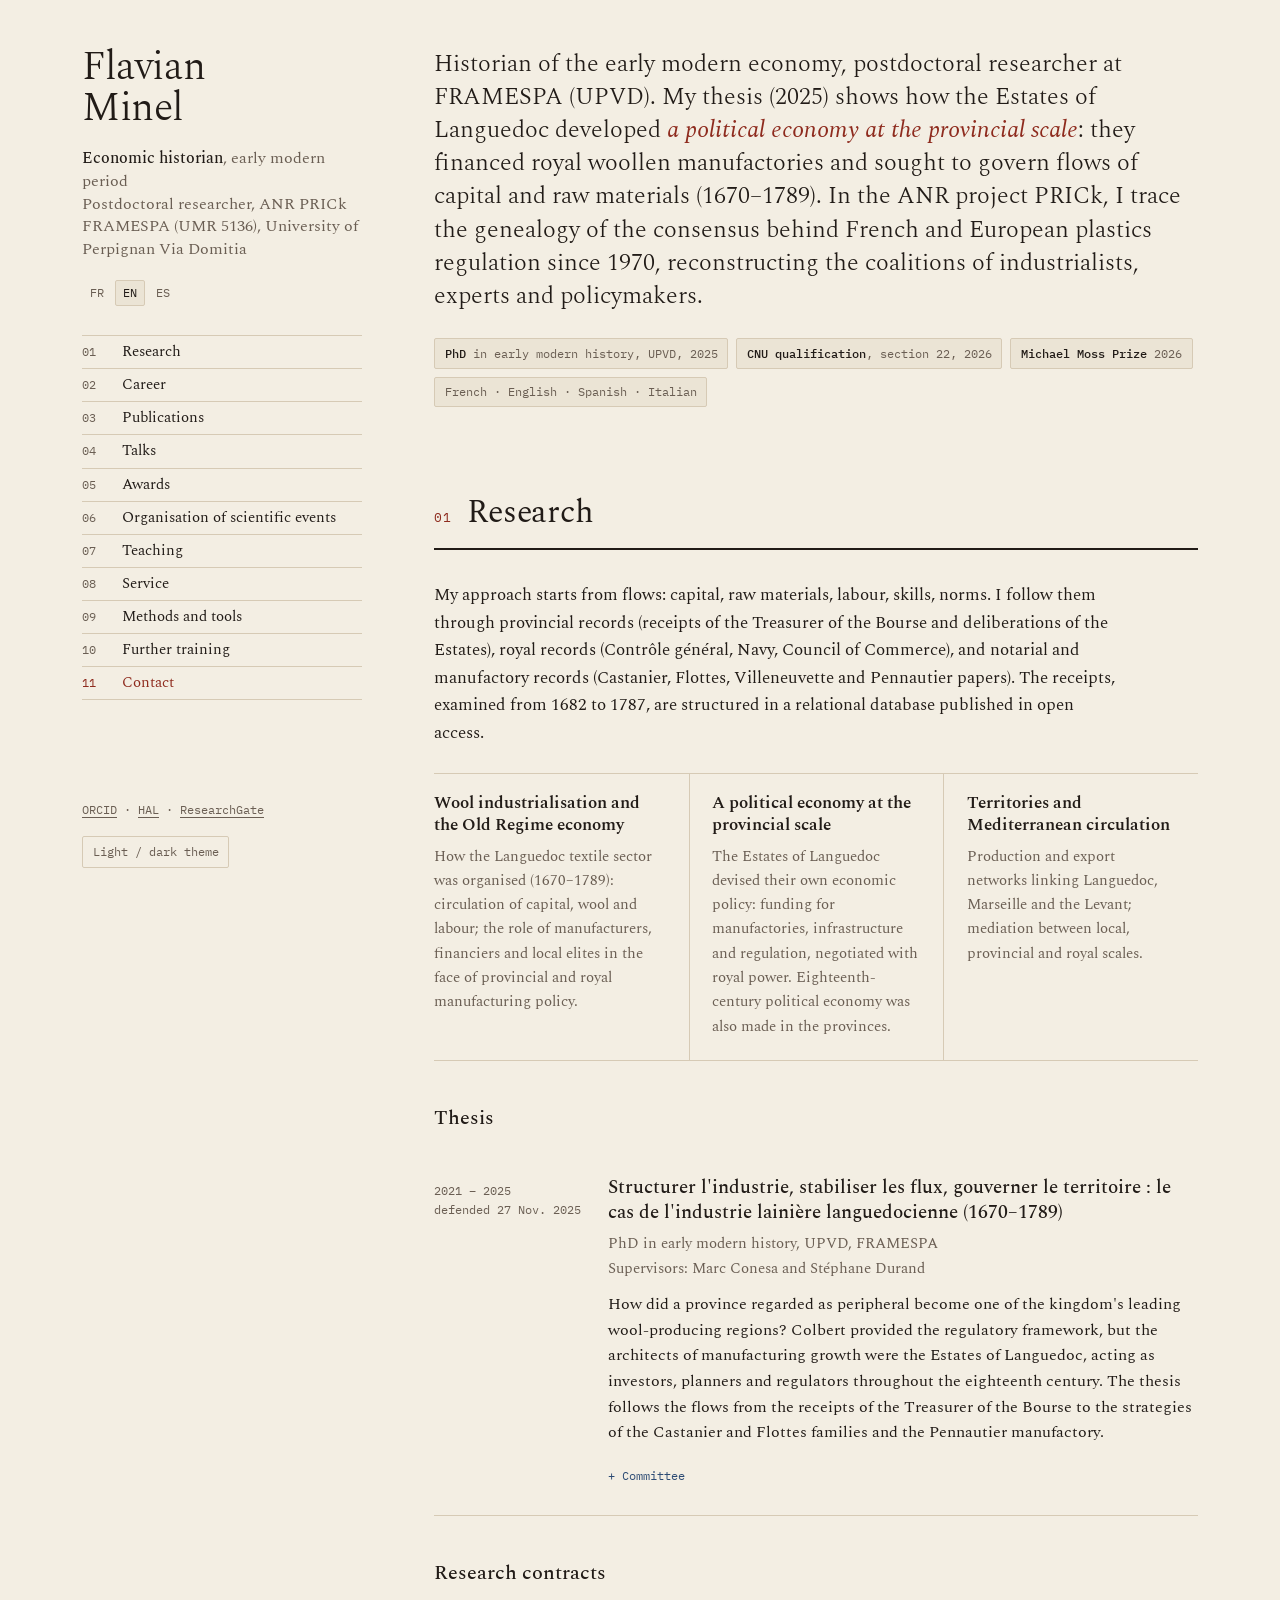
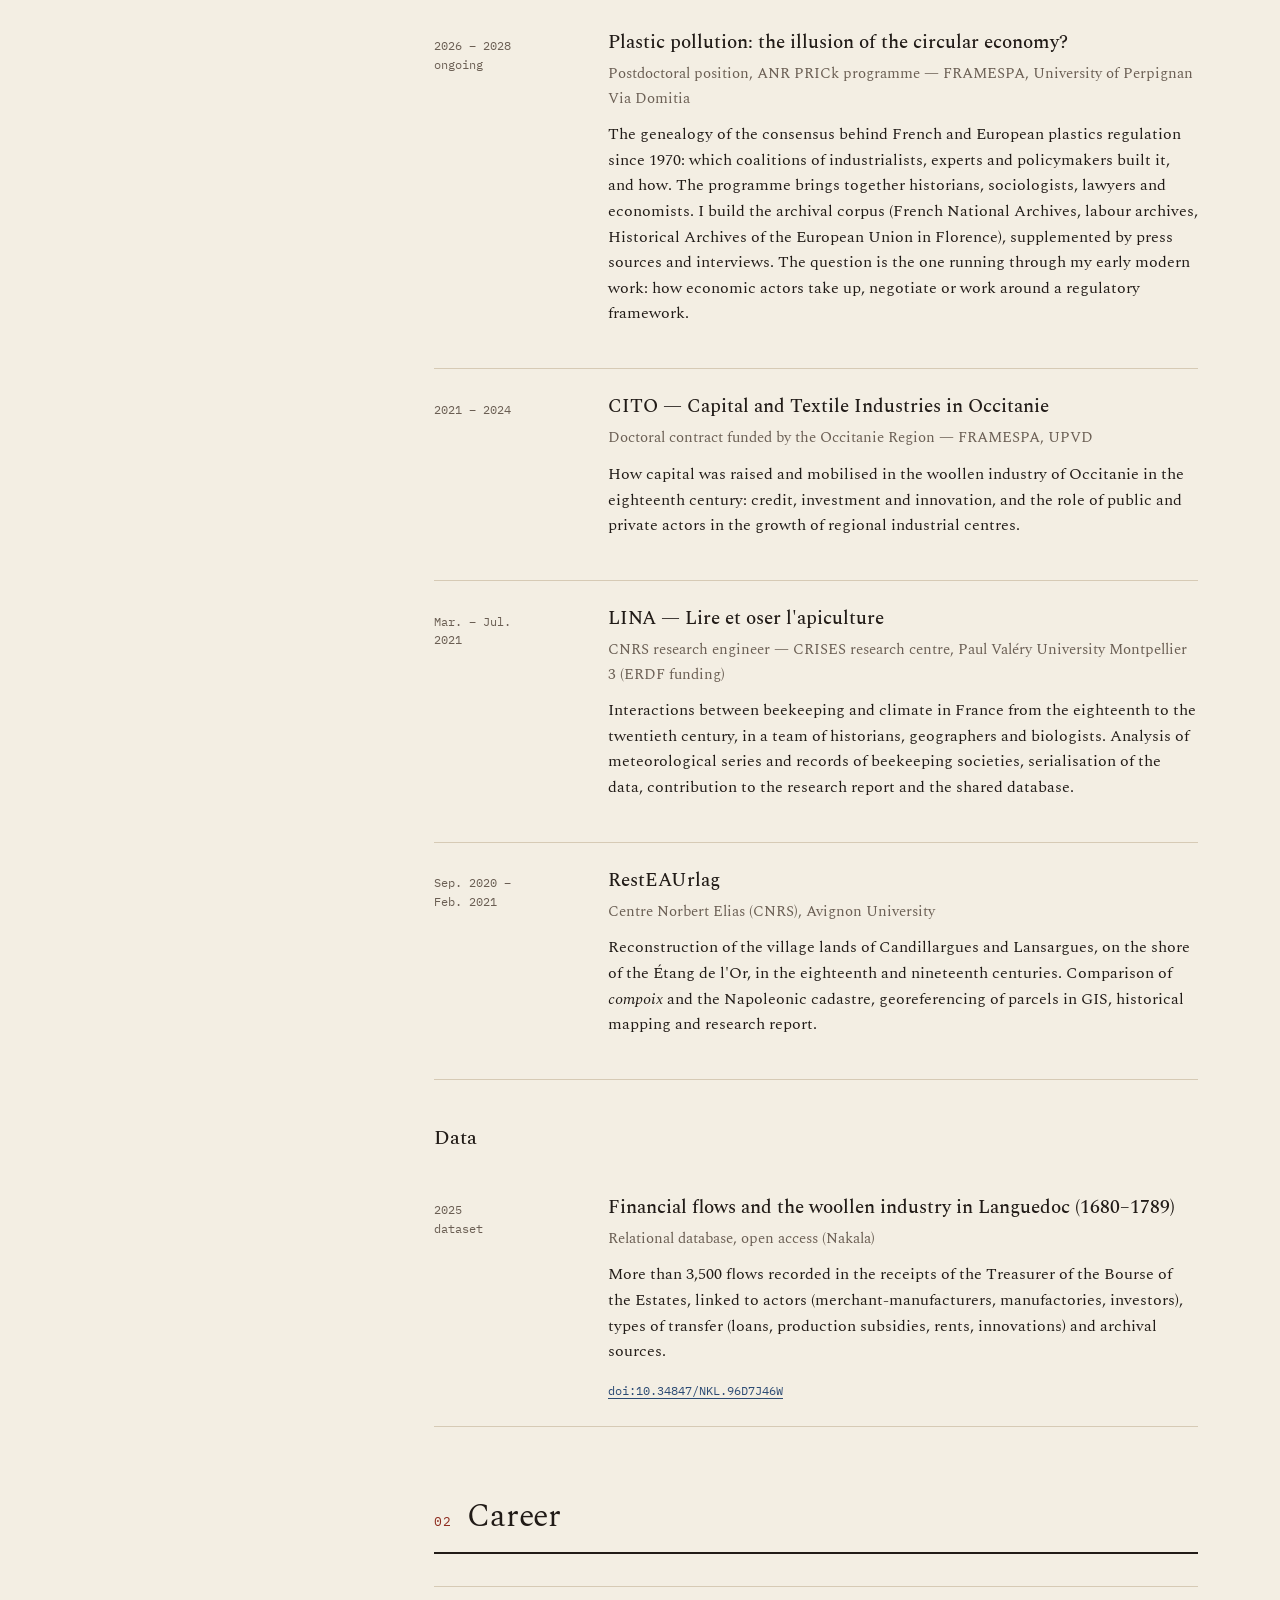
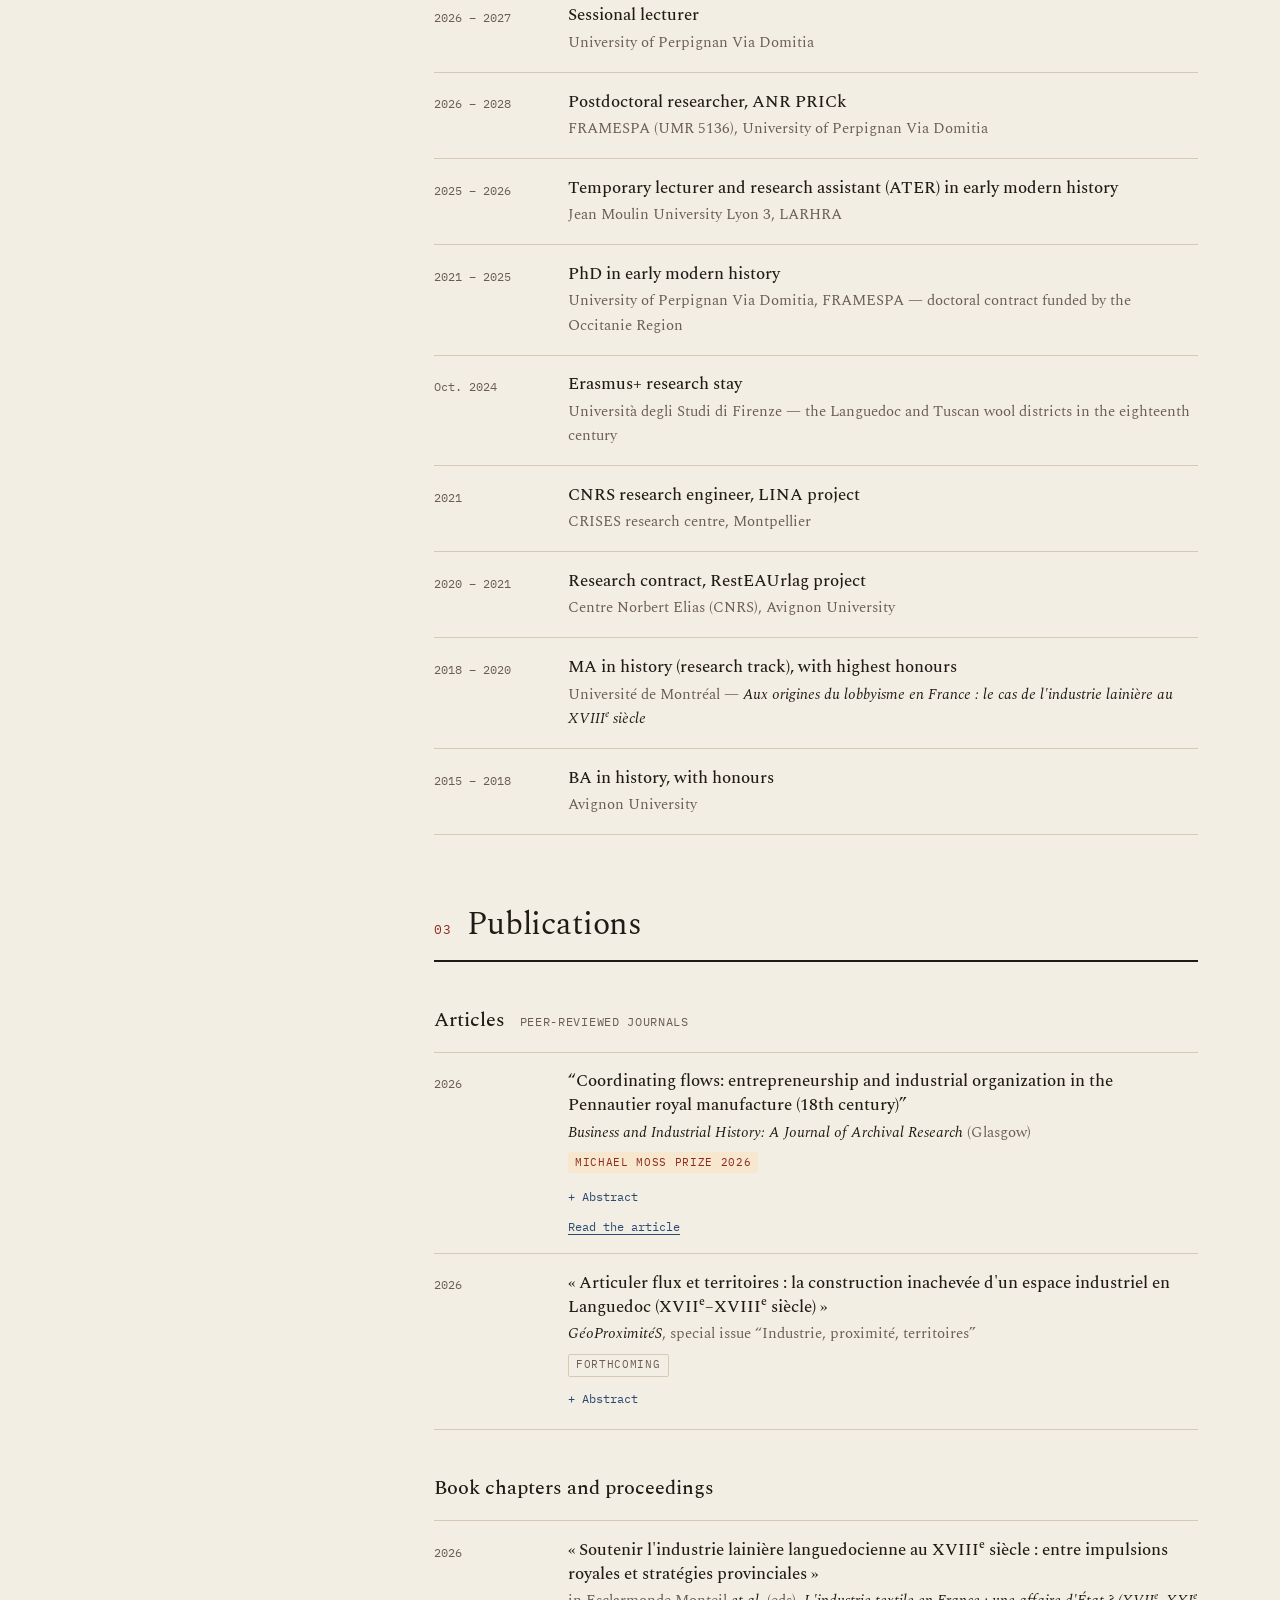
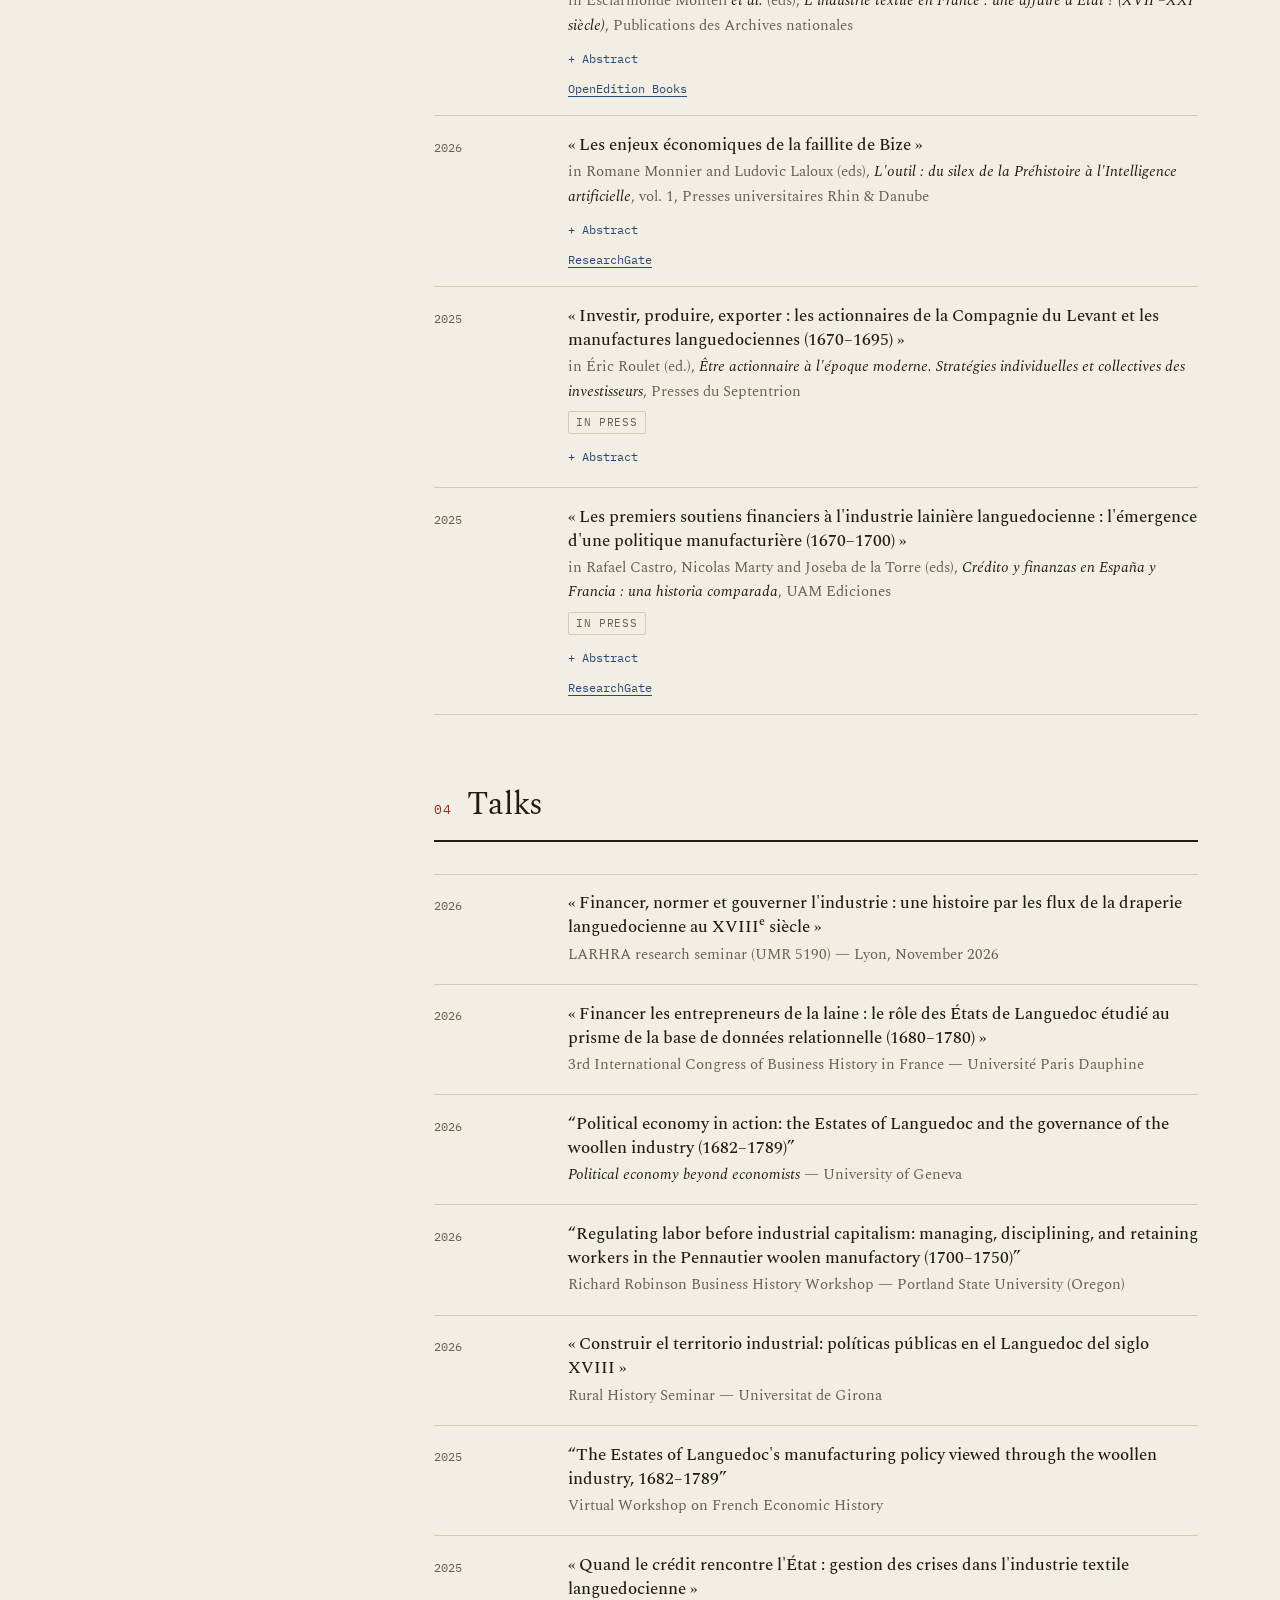
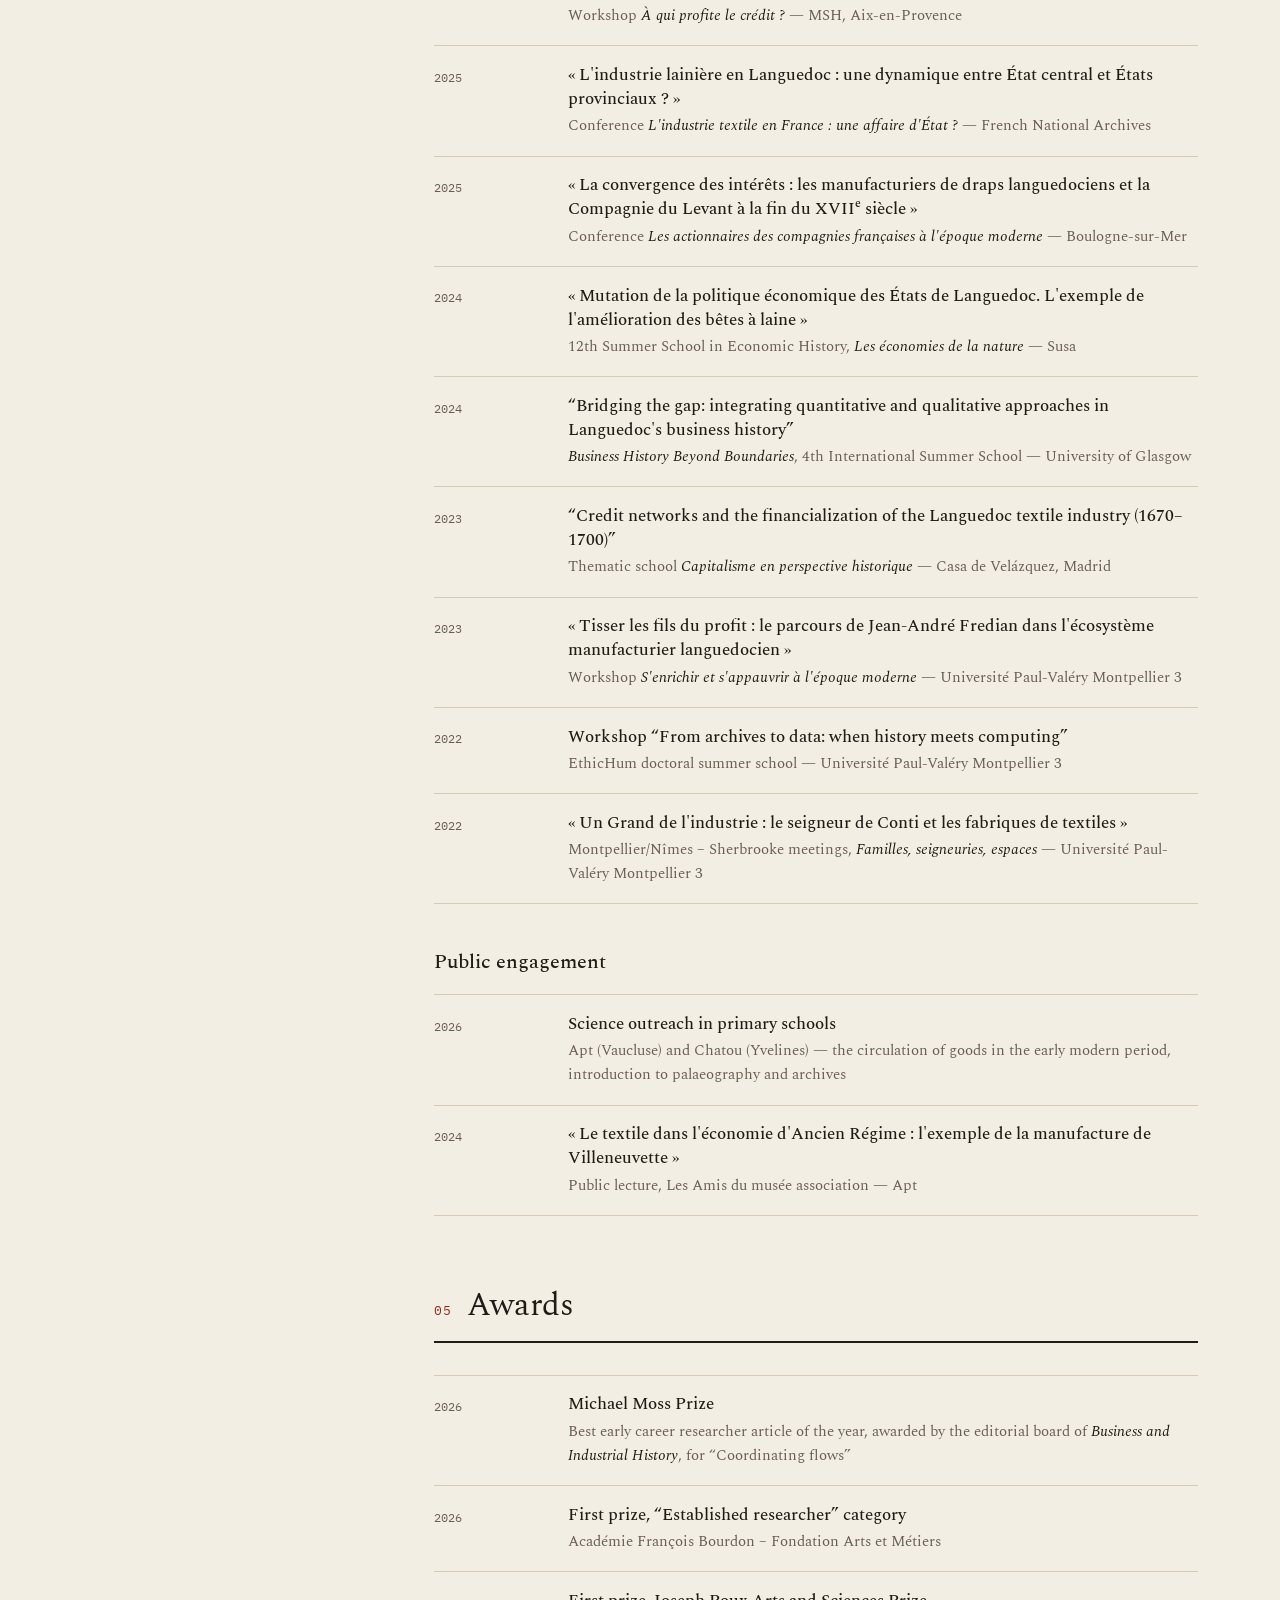
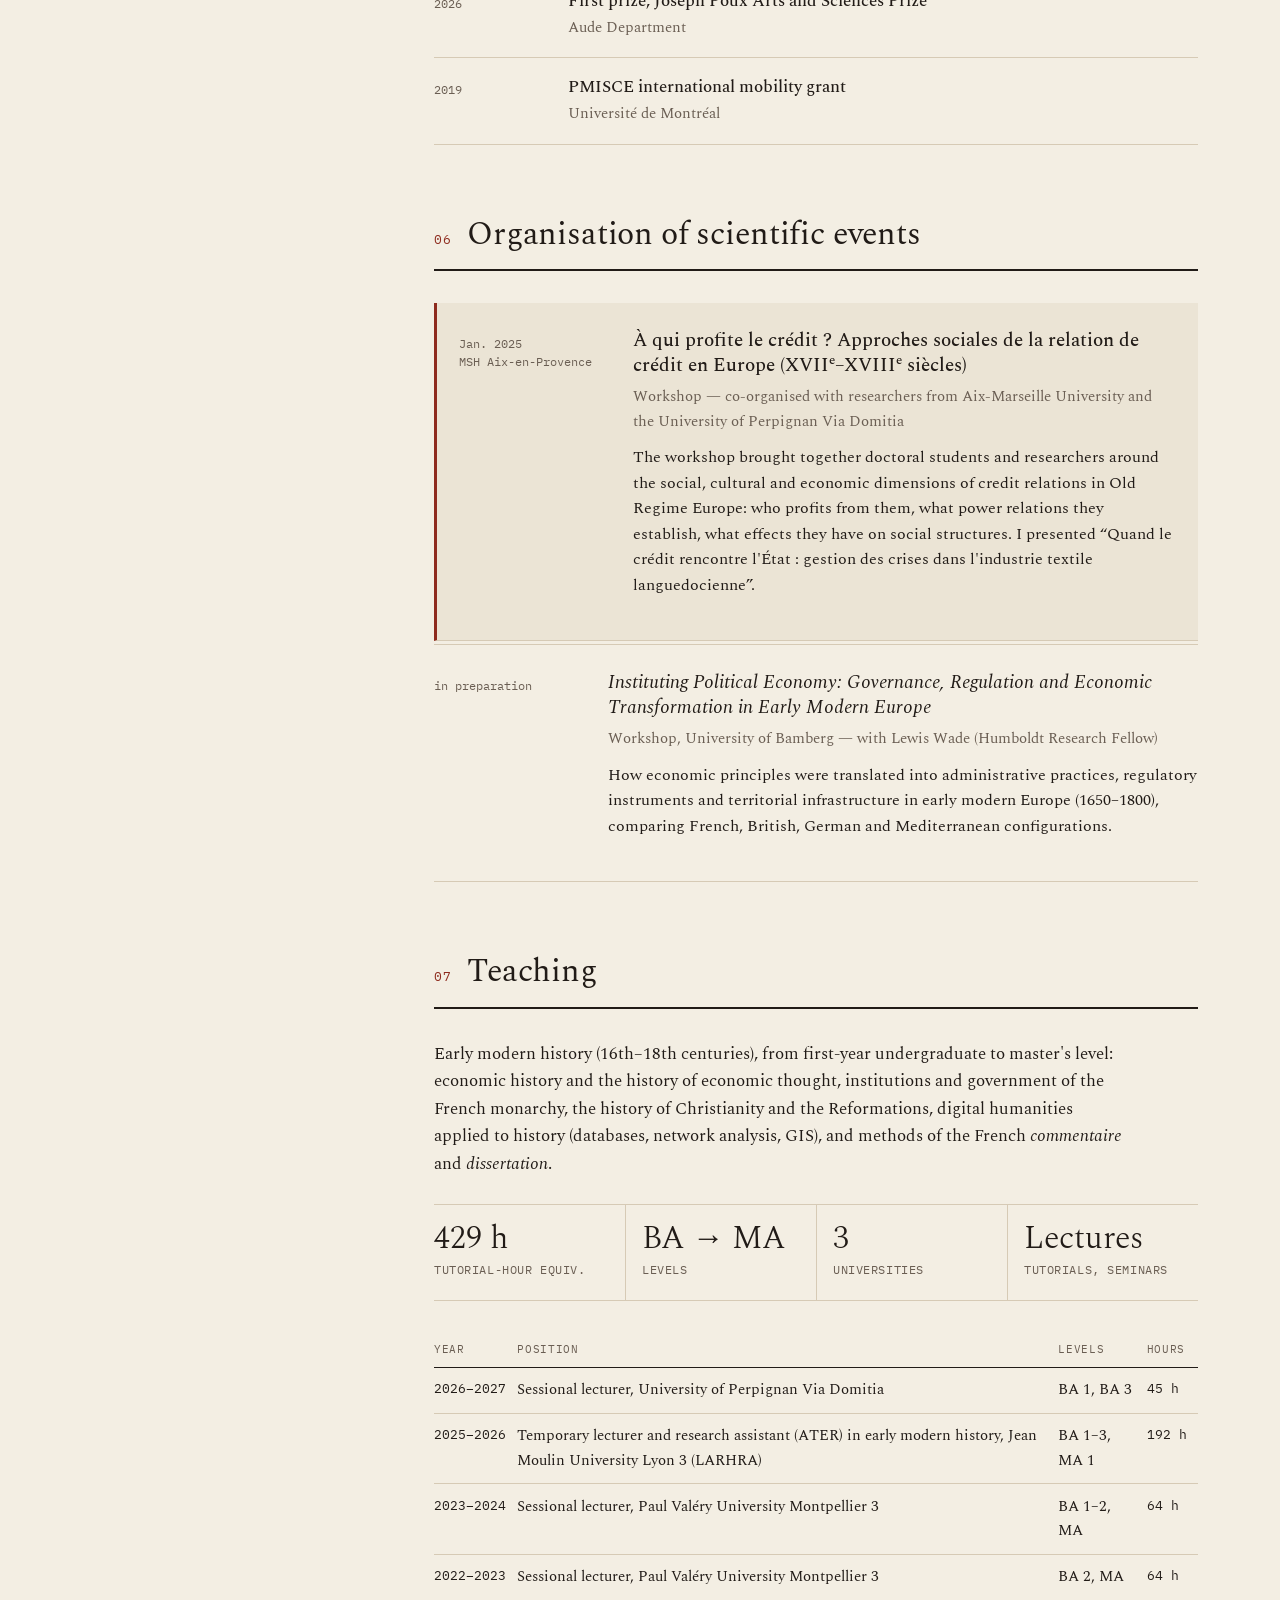
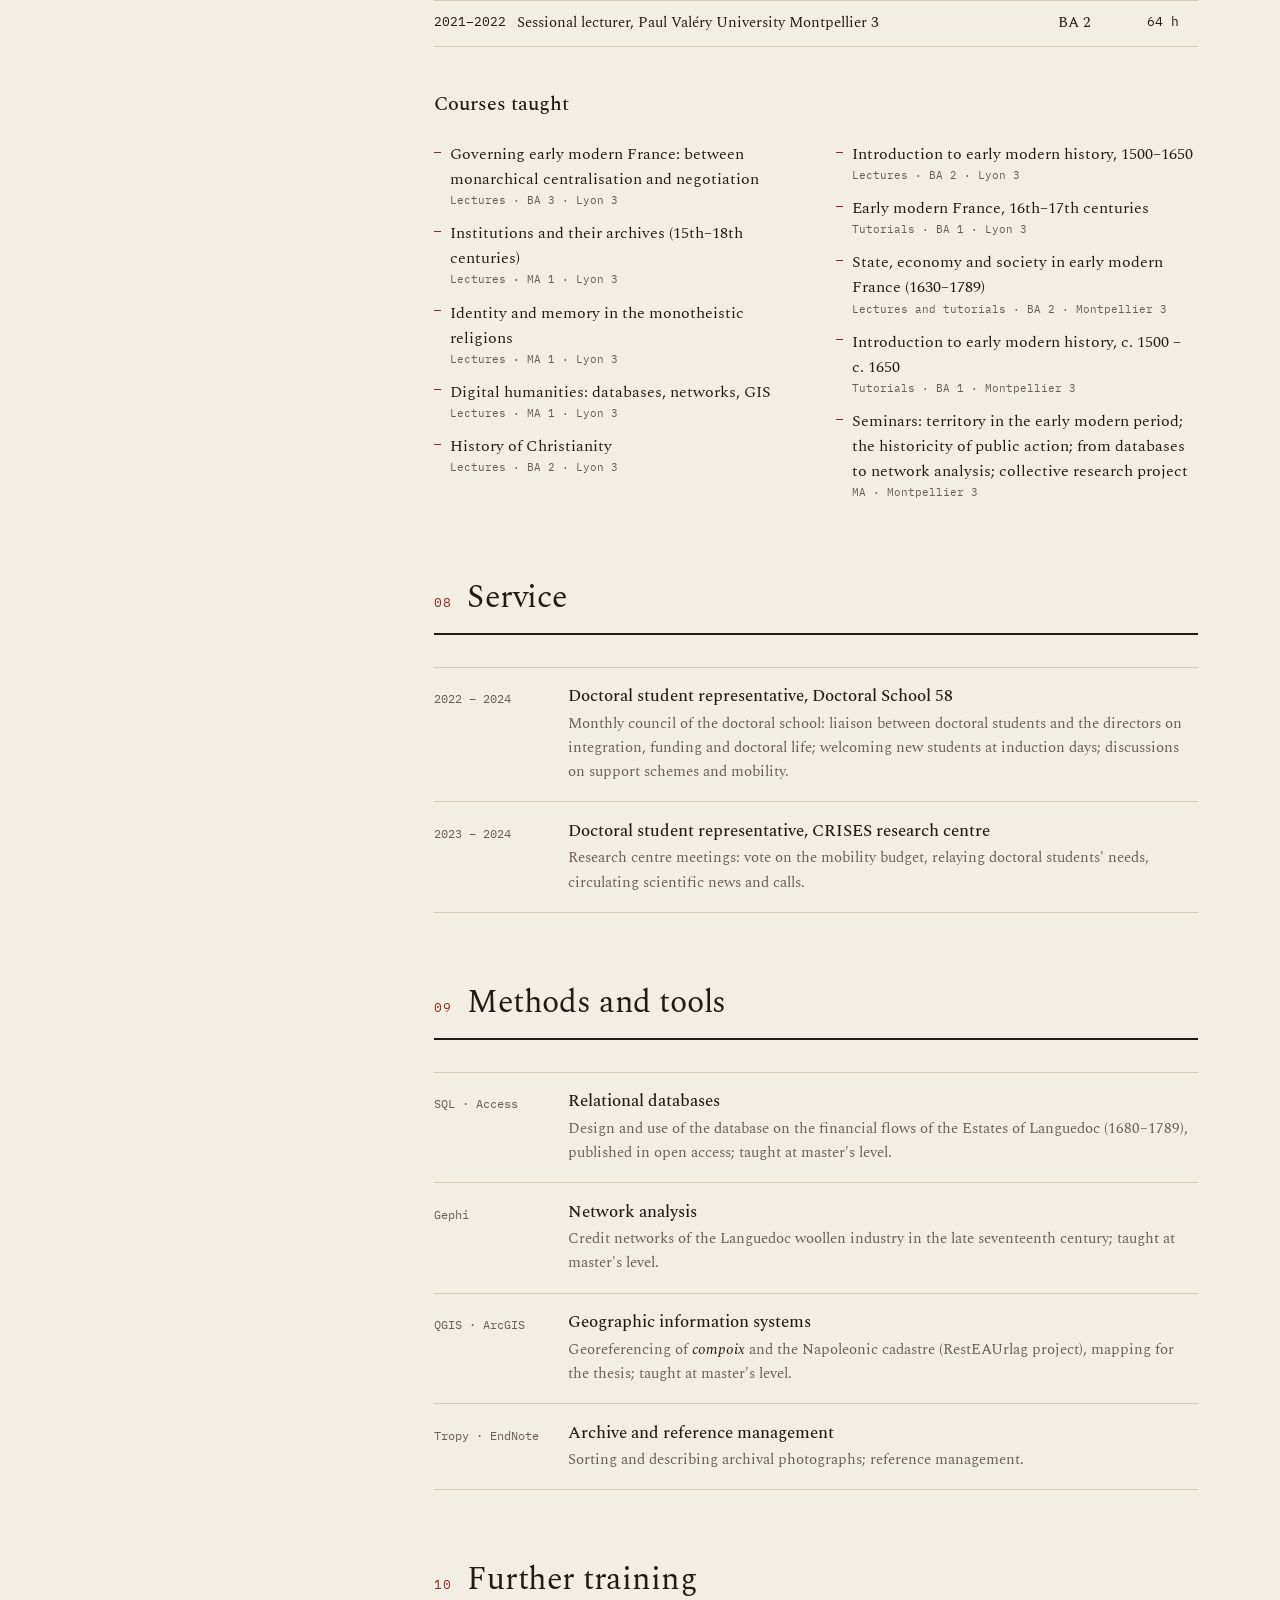
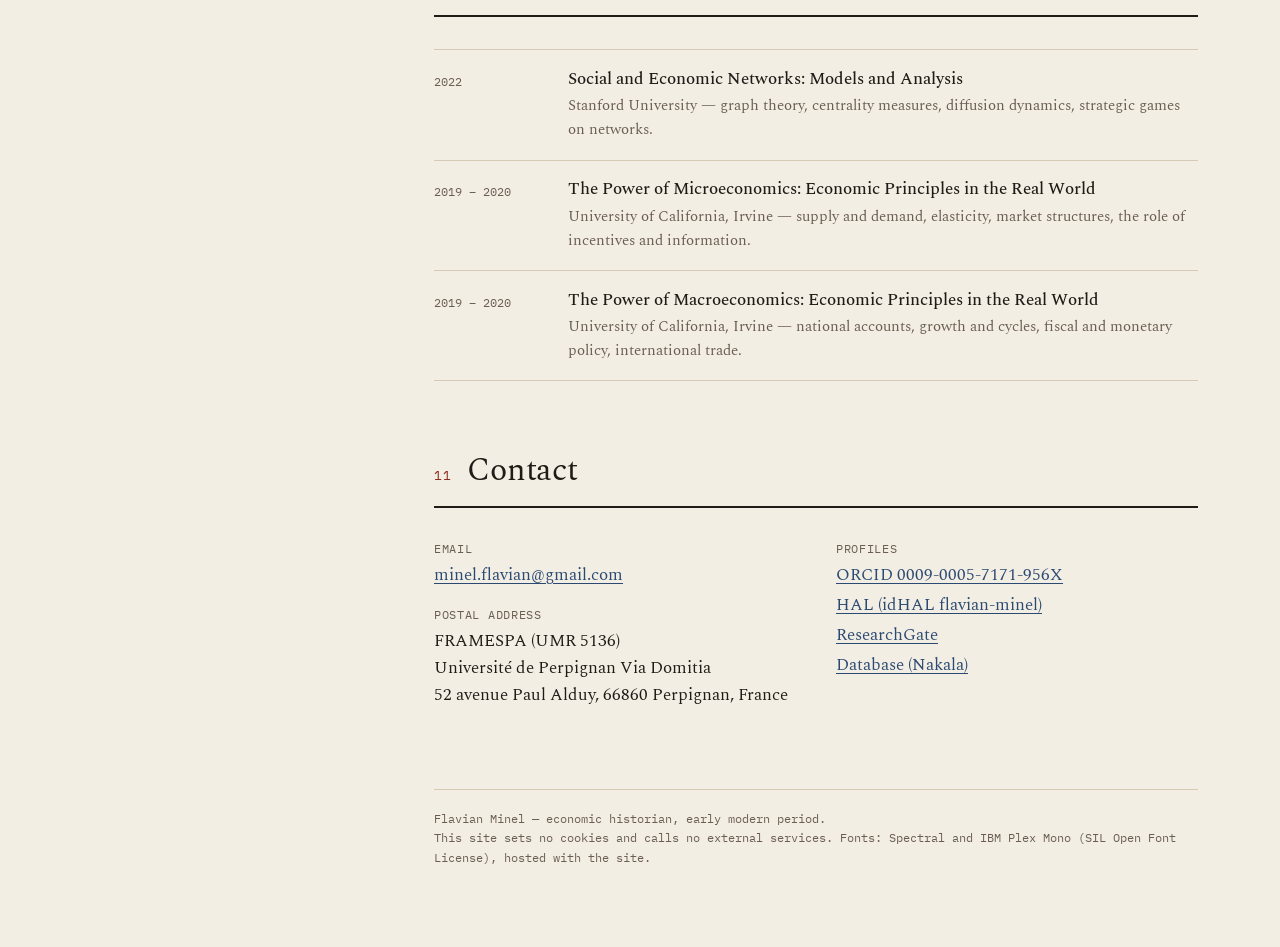
==== en/index.html @ d2186ceb "Add files via upload" ====
<!DOCTYPE html>
<html lang="en">
<head>
<meta charset="utf-8">
<meta name="viewport" content="width=device-width, initial-scale=1">
<title>Flavian Minel — Economic historian, early modern period</title>
<meta name="description" content="Flavian Minel, PhD in early modern history, postdoctoral researcher on the ANR PRICk project (FRAMESPA, University of Perpignan Via Domitia). Languedoc woollen industry, the Estates of Languedoc, provincial political economy, regulation of the circular economy.">
<meta name="theme-color" content="#f3eee3">
<link rel="stylesheet" href="../assets/site.css">
<script>
(function(){try{var t=localStorage.getItem('theme');if(t)document.documentElement.setAttribute('data-theme',t);}catch(e){}})();
</script>
</head>
<body>
<a class="skip" href="#contenu">Skip to content</a>
<div class="wrap">

<aside>
  <p class="name"><a href="#">Flavian<br>Minel</a></p>
  <p class="role"><b>Economic historian</b>, early modern period<br>Postdoctoral researcher, ANR PRICk<br>FRAMESPA (UMR 5136), University of Perpignan Via Domitia</p>
  <div class="lang" aria-label="Site language">
    <a href="../index.html" lang="fr" hreflang="fr">FR</a>
    <a href="index.html" lang="en" hreflang="en" aria-current="page">EN</a>
    <a href="../es/index.html" lang="es" hreflang="es">ES</a>
  </div>
  <nav aria-label="Sections">
    <ol>
      <li><a href="#recherche"><span>01</span>Research</a></li>
      <li><a href="#parcours"><span>02</span>Career</a></li>
      <li><a href="#publications"><span>03</span>Publications</a></li>
      <li><a href="#communications"><span>04</span>Talks</a></li>
      <li><a href="#distinctions"><span>05</span>Awards</a></li>
      <li><a href="#organisation"><span>06</span>Organisation of scientific events</a></li>
      <li><a href="#enseignement"><span>07</span>Teaching</a></li>
      <li><a href="#responsabilites"><span>08</span>Service</a></li>
      <li><a href="#methodes"><span>09</span>Methods and tools</a></li>
      <li><a href="#formations"><span>10</span>Further training</a></li>
      <li><a href="#contact"><span>11</span>Contact</a></li>
    </ol>
  </nav>
  <button class="theme-btn mobile-theme" type="button" data-theme-toggle>Light / dark theme</button>
  <div class="aside-foot">
    <a href="https://orcid.org/0009-0005-7171-956X">ORCID</a> ·
    <a href="https://hal.science/search/index/?q=%2A&amp;authIdHal_s=flavian-minel">HAL</a> ·
    <a href="https://www.researchgate.net/profile/Flavian-Minel">ResearchGate</a><br>
    <button class="theme-btn" type="button" data-theme-toggle>Light / dark theme</button>
  </div>
</aside>

<main id="contenu">
  <p class="lede">Historian of the early modern economy, postdoctoral researcher at FRAMESPA (UPVD). My thesis (2025) shows how the Estates of Languedoc developed <em>a political economy at the provincial scale</em>: they financed royal woollen manufactories and sought to govern flows of capital and raw materials (1670–1789). In the ANR project PRICk, I trace the genealogy of the consensus behind French and European plastics regulation since 1970, reconstructing the coalitions of industrialists, experts and policymakers.</p>
  <ul class="facts">
    <li><b>PhD</b> in early modern history, UPVD, 2025</li>
    <li><b>CNU qualification</b>, section 22, 2026</li>
    <li><b>Michael Moss Prize</b> 2026</li>
    <li>French · English · Spanish · Italian</li>
  </ul>

  <section id="recherche" aria-labelledby="h-recherche">
    <div class="sec-head"><span class="num">01</span><h2 id="h-recherche">Research</h2></div>
    <p>My approach starts from flows: capital, raw materials, labour, skills, norms. I follow them through provincial records (receipts of the Treasurer of the Bourse and deliberations of the Estates), royal records (Contrôle général, Navy, Council of Commerce), and notarial and manufactory records (Castanier, Flottes, Villeneuvette and Pennautier papers). The receipts, examined from 1682 to 1787, are structured in a relational database published in open access.</p>
    <div class="axes">
      <div class="axe">
        <h4>Wool industrialisation and the Old Regime economy</h4>
        <p>How the Languedoc textile sector was organised (1670–1789): circulation of capital, wool and labour; the role of manufacturers, financiers and local elites in the face of provincial and royal manufacturing policy.</p>
      </div>
      <div class="axe">
        <h4>A political economy at the provincial scale</h4>
        <p>The Estates of Languedoc devised their own economic policy: funding for manufactories, infrastructure and regulation, negotiated with royal power. Eighteenth-century political economy was also made in the provinces.</p>
      </div>
      <div class="axe">
        <h4>Territories and Mediterranean circulation</h4>
        <p>Production and export networks linking Languedoc, Marseille and the Levant; mediation between local, provincial and royal scales.</p>
      </div>
    </div>

    <h3>Thesis</h3>
    <div class="project">
      <div class="when">2021 – 2025<br>defended 27 Nov. 2025</div>
      <div>
        <h4>Structurer l'industrie, stabiliser les flux, gouverner le territoire&nbsp;: le cas de l'industrie lainière languedocienne (1670–1789)</h4>
        <p class="where">PhD in early modern history, UPVD, FRAMESPA<br>Supervisors: Marc Conesa and Stéphane Durand</p>
        <p>How did a province regarded as peripheral become one of the kingdom's leading wool-producing regions? Colbert provided the regulatory framework, but the architects of manufacturing growth were the Estates of Languedoc, acting as investors, planners and regulators throughout the eighteenth century. The thesis follows the flows from the receipts of the Treasurer of the Bourse to the strategies of the Castanier and Flottes families and the Pennautier manufactory.</p>
        <details>
          <summary>Committee</summary>
          <p>Marc Conesa (supervisor), Stéphane Durand (co-supervisor), Natacha Coquery (reviewer), Mary O'Sullivan (reviewer), Anne Conchon (examiner), Nicolas Marty (examiner), Jean-Michel Minovez (chair).</p>
        </details>
      </div>
    </div>

    <h3>Research contracts</h3>
    <div class="project">
      <div class="when">2026 – 2028<br>ongoing</div>
      <div>
        <h4>Plastic pollution: the illusion of the circular economy?</h4>
        <p class="where">Postdoctoral position, ANR PRICk programme — FRAMESPA, University of Perpignan Via Domitia</p>
        <p>The genealogy of the consensus behind French and European plastics regulation since 1970: which coalitions of industrialists, experts and policymakers built it, and how. The programme brings together historians, sociologists, lawyers and economists. I build the archival corpus (French National Archives, labour archives, Historical Archives of the European Union in Florence), supplemented by press sources and interviews. The question is the one running through my early modern work: how economic actors take up, negotiate or work around a regulatory framework.</p>
      </div>
    </div>
    <div class="project">
      <div class="when">2021 – 2024</div>
      <div>
        <h4>CITO — Capital and Textile Industries in Occitanie</h4>
        <p class="where">Doctoral contract funded by the Occitanie Region — FRAMESPA, UPVD</p>
        <p>How capital was raised and mobilised in the woollen industry of Occitanie in the eighteenth century: credit, investment and innovation, and the role of public and private actors in the growth of regional industrial centres.</p>
      </div>
    </div>
    <div class="project">
      <div class="when">Mar. – Jul.<br>2021</div>
      <div>
        <h4>LINA — Lire et oser l'apiculture</h4>
        <p class="where">CNRS research engineer — CRISES research centre, Paul Valéry University Montpellier 3 (ERDF funding)</p>
        <p>Interactions between beekeeping and climate in France from the eighteenth to the twentieth century, in a team of historians, geographers and biologists. Analysis of meteorological series and records of beekeeping societies, serialisation of the data, contribution to the research report and the shared database.</p>
      </div>
    </div>
    <div class="project">
      <div class="when">Sep. 2020 –<br>Feb. 2021</div>
      <div>
        <h4>RestEAUrlag</h4>
        <p class="where">Centre Norbert Elias (CNRS), Avignon University</p>
        <p>Reconstruction of the village lands of Candillargues and Lansargues, on the shore of the Étang de l'Or, in the eighteenth and nineteenth centuries. Comparison of <i>compoix</i> and the Napoleonic cadastre, georeferencing of parcels in GIS, historical mapping and research report.</p>
      </div>
    </div>

    <h3>Data</h3>
    <div class="project">
      <div class="when">2025<br>dataset</div>
      <div>
        <h4>Financial flows and the woollen industry in Languedoc (1680–1789)</h4>
        <p class="where">Relational database, open access (Nakala)</p>
        <p>More than 3,500 flows recorded in the receipts of the Treasurer of the Bourse of the Estates, linked to actors (merchant-manufacturers, manufactories, investors), types of transfer (loans, production subsidies, rents, innovations) and archival sources.</p>
        <div class="links"><a href="https://doi.org/10.34847/NKL.96D7J46W">doi:10.34847/NKL.96D7J46W</a></div>
      </div>
    </div>
  </section>

  <section id="parcours" aria-labelledby="h-parc">
    <div class="sec-head"><span class="num">02</span><h2 id="h-parc">Career</h2></div>
    <ul class="inv">
      <li><div class="when">2026 – 2027</div><div><div class="t">Sessional lecturer</div><div class="m">University of Perpignan Via Domitia</div></div></li>
      <li><div class="when">2026 – 2028</div><div><div class="t">Postdoctoral researcher, ANR PRICk</div><div class="m">FRAMESPA (UMR 5136), University of Perpignan Via Domitia</div></div></li>
      <li><div class="when">2025 – 2026</div><div><div class="t">Temporary lecturer and research assistant (ATER) in early modern history</div><div class="m">Jean Moulin University Lyon 3, LARHRA</div></div></li>
      <li><div class="when">2021 – 2025</div><div><div class="t">PhD in early modern history</div><div class="m">University of Perpignan Via Domitia, FRAMESPA — doctoral contract funded by the Occitanie Region</div></div></li>
      <li><div class="when">Oct. 2024</div><div><div class="t">Erasmus+ research stay</div><div class="m">Università degli Studi di Firenze — the Languedoc and Tuscan wool districts in the eighteenth century</div></div></li>
      <li><div class="when">2021</div><div><div class="t">CNRS research engineer, LINA project</div><div class="m">CRISES research centre, Montpellier</div></div></li>
      <li><div class="when">2020 – 2021</div><div><div class="t">Research contract, RestEAUrlag project</div><div class="m">Centre Norbert Elias (CNRS), Avignon University</div></div></li>
      <li><div class="when">2018 – 2020</div><div><div class="t">MA in history (research track), with highest honours</div><div class="m">Université de Montréal — <i>Aux origines du lobbyisme en France&nbsp;: le cas de l'industrie lainière au XVIII<sup>e</sup> siècle</i></div></div></li>
      <li><div class="when">2015 – 2018</div><div><div class="t">BA in history, with honours</div><div class="m">Avignon University</div></div></li>
    </ul>

  </section>

  <section id="publications" aria-labelledby="h-pub">
    <div class="sec-head"><span class="num">03</span><h2 id="h-pub">Publications</h2></div>

    <h3>Articles <span class="tag">peer-reviewed journals</span></h3>
    <ul class="inv">
      <li>
        <div class="when">2026</div>
        <div>
          <div class="t">“Coordinating flows: entrepreneurship and industrial organization in the Pennautier royal manufacture (18th century)”</div>
          <div class="m"><i>Business and Industrial History: A Journal of Archival Research</i> (Glasgow)</div>
          <span class="badge">Michael Moss Prize 2026</span>
          <details><summary>Abstract</summary><p>Drawing on the private records of the Pennautier royal manufactory, the article questions the notion of the entrepreneur in the early modern period. Entrepreneurial activity appears as the capacity to coordinate heterogeneous flows (capital, raw materials, labour, exports) within a constraining institutional environment.</p></details>
          <div class="links"><a href="https://journals.gla.ac.uk/bih/issue/view/36/74">Read the article</a></div>
        </div>
      </li>
      <li>
        <div class="when">2026</div>
        <div>
          <div class="t">« Articuler flux et territoires&nbsp;: la construction inachevée d'un espace industriel en Languedoc (XVII<sup>e</sup>–XVIII<sup>e</sup> siècle) »</div>
          <div class="m"><i>GéoProximitéS</i>, special issue “Industrie, proximité, territoires”</div>
          <span class="badge soon">Forthcoming</span>
          <details><summary>Abstract</summary><p>The Estates of Languedoc acted effectively on geographical proximity (subsidies, infrastructure, import substitution), but the decisive flows — Marseille credit, Castilian wool, dyeing practices — rested on organised proximities beyond their reach.</p></details>
        </div>
      </li>
    </ul>

    <h3>Book chapters and proceedings</h3>
    <ul class="inv">
      <li>
        <div class="when">2026</div>
        <div>
          <div class="t">« Soutenir l'industrie lainière languedocienne au XVIII<sup>e</sup> siècle&nbsp;: entre impulsions royales et stratégies provinciales »</div>
          <div class="m">in Esclarmonde Monteil <i>et al.</i> (eds), <i>L'industrie textile en France&nbsp;: une affaire d'État&nbsp;? (XVII<sup>e</sup>–XXI<sup>e</sup> siècle)</i>, Publications des Archives nationales</div>
          <details><summary>Abstract</summary><p>The provincial assembly did more than relay royal directives: it developed its own economic policy, based on loans, subsidies and export bounties. Manufacturing policy was co-produced by the centre and the province.</p></details>
          <div class="links"><a href="https://books.openedition.org/pan/8025">OpenEdition Books</a></div>
        </div>
      </li>
      <li>
        <div class="when">2026</div>
        <div>
          <div class="t">« Les enjeux économiques de la faillite de Bize »</div>
          <div class="m">in Romane Monnier and Ludovic Laloux (eds), <i>L'outil&nbsp;: du silex de la Préhistoire à l'Intelligence artificielle</i>, vol.&nbsp;1, Presses universitaires Rhin &amp; Danube</div>
          <details><summary>Abstract</summary><p>The 1732 bankruptcy of the Bize manufactory exposes the weaknesses of the Languedoc manufacturing system and the tensions between entrepreneurial initiative and provincial intervention.</p></details>
          <div class="links"><a href="https://www.researchgate.net/profile/Flavian-Minel">ResearchGate</a></div>
        </div>
      </li>
      <li>
        <div class="when">2025</div>
        <div>
          <div class="t">« Investir, produire, exporter&nbsp;: les actionnaires de la Compagnie du Levant et les manufactures languedociennes (1670–1695) »</div>
          <div class="m">in Éric Roulet (ed.), <i>Être actionnaire à l'époque moderne. Stratégies individuelles et collectives des investisseurs</i>, Presses du Septentrion</div>
          <span class="badge soon">In press</span>
          <details><summary>Abstract</summary><p>The careers of Pennautier, Fredian and Magy show how private investors combined capital, institutional networks and public support to connect cloth manufactories with Mediterranean export circuits: an “interface capitalism” of the late seventeenth century.</p></details>
        </div>
      </li>
      <li>
        <div class="when">2025</div>
        <div>
          <div class="t">« Les premiers soutiens financiers à l'industrie lainière languedocienne&nbsp;: l'émergence d'une politique manufacturière (1670–1700) »</div>
          <div class="m">in Rafael Castro, Nicolas Marty and Joseba de la Torre (eds), <i>Crédito y finanzas en España y Francia&nbsp;: una historia comparada</i>, UAM Ediciones</div>
          <span class="badge soon">In press</span>
          <details><summary>Abstract</summary><p>Loans, subsidies and export bounties granted to Saptes and Villeneuvette: the first steps of structured economic action at provincial level, going beyond Colbertian requirements alone.</p></details>
          <div class="links"><a href="https://www.researchgate.net/profile/Flavian-Minel">ResearchGate</a></div>
        </div>
      </li>
    </ul>
  </section>

  <section id="communications" aria-labelledby="h-com">
    <div class="sec-head"><span class="num">04</span><h2 id="h-com">Talks</h2></div>
    <ul class="inv">
      <li><div class="when">2026</div><div>
        <div class="t">« Financer, normer et gouverner l'industrie&nbsp;: une histoire par les flux de la draperie languedocienne au XVIII<sup>e</sup> siècle »</div>
        <div class="m">LARHRA research seminar (UMR 5190) — Lyon, November 2026</div></div></li>

      <li><div class="when">2026</div><div>
        <div class="t">« Financer les entrepreneurs de la laine&nbsp;: le rôle des États de Languedoc étudié au prisme de la base de données relationnelle (1680–1780) »</div>
        <div class="m">3rd International Congress of Business History in France — Université Paris Dauphine</div></div></li>
      <li><div class="when">2026</div><div>
        <div class="t">“Political economy in action: the Estates of Languedoc and the governance of the woollen industry (1682–1789)”</div>
        <div class="m"><i>Political economy beyond economists</i> — University of Geneva</div></div></li>
      <li><div class="when">2026</div><div>
        <div class="t">“Regulating labor before industrial capitalism: managing, disciplining, and retaining workers in the Pennautier woolen manufactory (1700–1750)”</div>
        <div class="m">Richard Robinson Business History Workshop — Portland State University (Oregon)</div></div></li>
      <li><div class="when">2026</div><div>
        <div class="t">«&nbsp;Construir el territorio industrial: políticas públicas en el Languedoc del siglo XVIII&nbsp;»</div>
        <div class="m">Rural History Seminar — Universitat de Girona</div></div></li>
      <li><div class="when">2025</div><div>
        <div class="t">“The Estates of Languedoc's manufacturing policy viewed through the woollen industry, 1682–1789”</div>
        <div class="m">Virtual Workshop on French Economic History</div></div></li>
      <li><div class="when">2025</div><div>
        <div class="t">« Quand le crédit rencontre l'État&nbsp;: gestion des crises dans l'industrie textile languedocienne »</div>
        <div class="m">Workshop <i>À qui profite le crédit&nbsp;?</i> — MSH, Aix-en-Provence</div></div></li>
      <li><div class="when">2025</div><div>
        <div class="t">« L'industrie lainière en Languedoc&nbsp;: une dynamique entre État central et États provinciaux&nbsp;? »</div>
        <div class="m">Conference <i>L'industrie textile en France&nbsp;: une affaire d'État&nbsp;?</i> — French National Archives</div></div></li>
      <li><div class="when">2025</div><div>
        <div class="t">« La convergence des intérêts&nbsp;: les manufacturiers de draps languedociens et la Compagnie du Levant à la fin du XVII<sup>e</sup> siècle »</div>
        <div class="m">Conference <i>Les actionnaires des compagnies françaises à l'époque moderne</i> — Boulogne-sur-Mer</div></div></li>
      <li><div class="when">2024</div><div>
        <div class="t">« Mutation de la politique économique des États de Languedoc. L'exemple de l'amélioration des bêtes à laine »</div>
        <div class="m">12th Summer School in Economic History, <i>Les économies de la nature</i> — Susa</div></div></li>
      <li><div class="when">2024</div><div>
        <div class="t">“Bridging the gap: integrating quantitative and qualitative approaches in Languedoc's business history”</div>
        <div class="m"><i>Business History Beyond Boundaries</i>, 4th International Summer School — University of Glasgow</div></div></li>
      <li><div class="when">2023</div><div>
        <div class="t">“Credit networks and the financialization of the Languedoc textile industry (1670–1700)”</div>
        <div class="m">Thematic school <i>Capitalisme en perspective historique</i> — Casa de Velázquez, Madrid</div></div></li>
      <li><div class="when">2023</div><div>
        <div class="t">« Tisser les fils du profit&nbsp;: le parcours de Jean-André Fredian dans l'écosystème manufacturier languedocien »</div>
        <div class="m">Workshop <i>S'enrichir et s'appauvrir à l'époque moderne</i> — Université Paul-Valéry Montpellier 3</div></div></li>
      <li><div class="when">2022</div><div>
        <div class="t">Workshop “From archives to data: when history meets computing”</div>
        <div class="m">EthicHum doctoral summer school — Université Paul-Valéry Montpellier 3</div></div></li>
      <li><div class="when">2022</div><div>
        <div class="t">« Un Grand de l'industrie&nbsp;: le seigneur de Conti et les fabriques de textiles »</div>
        <div class="m">Montpellier/Nîmes – Sherbrooke meetings, <i>Familles, seigneuries, espaces</i> — Université Paul-Valéry Montpellier 3</div></div></li>
    </ul>

    <h3>Public engagement</h3>
    <ul class="inv">
      <li><div class="when">2026</div><div>
        <div class="t">Science outreach in primary schools</div>
        <div class="m">Apt (Vaucluse) and Chatou (Yvelines) — the circulation of goods in the early modern period, introduction to palaeography and archives</div></div></li>
      <li><div class="when">2024</div><div>
        <div class="t">« Le textile dans l'économie d'Ancien Régime&nbsp;: l'exemple de la manufacture de Villeneuvette »</div>
        <div class="m">Public lecture, Les Amis du musée association — Apt</div></div></li>
    </ul>
  </section>

  <section id="distinctions" aria-labelledby="h-distinctions">
    <div class="sec-head"><span class="num">05</span><h2 id="h-distinctions">Awards</h2></div>
    <ul class="inv">
      <li><div class="when">2026</div><div><div class="t">Michael Moss Prize</div><div class="m">Best early career researcher article of the year, awarded by the editorial board of <i>Business and Industrial History</i>, for “Coordinating flows”</div></div></li>
      <li><div class="when">2026</div><div><div class="t">First prize, “Established researcher” category</div><div class="m">Académie François Bourdon – Fondation Arts et Métiers</div></div></li>
      <li><div class="when">2026</div><div><div class="t">First prize, Joseph Poux Arts and Sciences Prize</div><div class="m">Aude Department</div></div></li>
      <li><div class="when">2019</div><div><div class="t">PMISCE international mobility grant</div><div class="m">Université de Montréal</div></div></li>
    </ul>
  </section>

  <section id="organisation" aria-labelledby="h-organisation">
    <div class="sec-head"><span class="num">06</span><h2 id="h-organisation">Organisation of scientific events</h2></div>
    <div class="project feature">
      <div class="when">Jan. 2025<br>MSH Aix-en-Provence</div>
      <div>
        <h4>À qui profite le crédit&nbsp;? Approches sociales de la relation de crédit en Europe (XVII<sup>e</sup>–XVIII<sup>e</sup> siècles)</h4>
        <p class="where">Workshop — co-organised with researchers from Aix-Marseille University and the University of Perpignan Via Domitia</p>
        <p>The workshop brought together doctoral students and researchers around the social, cultural and economic dimensions of credit relations in Old Regime Europe: who profits from them, what power relations they establish, what effects they have on social structures. I presented “Quand le crédit rencontre l'État&nbsp;: gestion des crises dans l'industrie textile languedocienne”.</p>
      </div>
    </div>
    <div class="project">
      <div class="when">in preparation</div>
      <div>
        <h4><i>Instituting Political Economy: Governance, Regulation and Economic Transformation in Early Modern Europe</i></h4>
        <p class="where">Workshop, University of Bamberg — with Lewis Wade (Humboldt Research Fellow)</p>
        <p>How economic principles were translated into administrative practices, regulatory instruments and territorial infrastructure in early modern Europe (1650–1800), comparing French, British, German and Mediterranean configurations.</p>
      </div>
    </div>
  </section>

  <section id="enseignement" aria-labelledby="h-ens">
    <div class="sec-head"><span class="num">07</span><h2 id="h-ens">Teaching</h2></div>
    <p>Early modern history (16th–18th centuries), from first-year undergraduate to master's level: economic history and the history of economic thought, institutions and government of the French monarchy, the history of Christianity and the Reformations, digital humanities applied to history (databases, network analysis, GIS), and methods of the French <i>commentaire</i> and <i>dissertation</i>.</p>
    <div class="stat-row">
      <div class="stat"><b>429&nbsp;h</b><span>tutorial-hour equiv.</span></div>
      <div class="stat"><b>BA → MA</b><span>levels</span></div>
      <div class="stat"><b>3</b><span>universities</span></div>
      <div class="stat"><b>Lectures</b><span>tutorials, seminars</span></div>
    </div>
    <table>
      <thead><tr><th>Year</th><th>Position</th><th>Levels</th><th>Hours</th></tr></thead>
      <tbody>
        <tr><td class="n">2026–2027</td><td>Sessional lecturer, University of Perpignan Via Domitia</td><td>BA 1, BA 3</td><td class="n">45&nbsp;h</td></tr>
        <tr><td class="n">2025–2026</td><td>Temporary lecturer and research assistant (ATER) in early modern history, Jean Moulin University Lyon 3 (LARHRA)</td><td>BA 1–3, MA 1</td><td class="n">192&nbsp;h</td></tr>
        <tr><td class="n">2023–2024</td><td>Sessional lecturer, Paul Valéry University Montpellier 3</td><td>BA 1–2, MA</td><td class="n">64&nbsp;h</td></tr>
        <tr><td class="n">2022–2023</td><td>Sessional lecturer, Paul Valéry University Montpellier 3</td><td>BA 2, MA</td><td class="n">64&nbsp;h</td></tr>
        <tr><td class="n">2021–2022</td><td>Sessional lecturer, Paul Valéry University Montpellier 3</td><td>BA 2</td><td class="n">64&nbsp;h</td></tr>
      </tbody>
    </table>

    <h3>Courses taught</h3>
    <ul class="courses">
      <li>Governing early modern France: between monarchical centralisation and negotiation <small>Lectures · BA 3 · Lyon 3</small></li>
      <li>Institutions and their archives (15th–18th centuries) <small>Lectures · MA 1 · Lyon 3</small></li>
      <li>Identity and memory in the monotheistic religions <small>Lectures · MA 1 · Lyon 3</small></li>
      <li>Digital humanities: databases, networks, GIS <small>Lectures · MA 1 · Lyon 3</small></li>
      <li>History of Christianity <small>Lectures · BA 2 · Lyon 3</small></li>
      <li>Introduction to early modern history, 1500–1650 <small>Lectures · BA 2 · Lyon 3</small></li>
      <li>Early modern France, 16th–17th centuries <small>Tutorials · BA 1 · Lyon 3</small></li>
      <li>State, economy and society in early modern France (1630–1789) <small>Lectures and tutorials · BA 2 · Montpellier 3</small></li>
      <li>Introduction to early modern history, c.&nbsp;1500 – c.&nbsp;1650 <small>Tutorials · BA 1 · Montpellier 3</small></li>
      <li>Seminars: territory in the early modern period; the historicity of public action; from databases to network analysis; collective research project <small>MA · Montpellier 3</small></li>
    </ul>
  </section>

  <section id="responsabilites" aria-labelledby="h-responsabilites">
    <div class="sec-head"><span class="num">08</span><h2 id="h-responsabilites">Service</h2></div>
    <ul class="inv">
      <li><div class="when">2022 – 2024</div><div>
        <div class="t">Doctoral student representative, Doctoral School 58</div>
        <div class="m">Monthly council of the doctoral school: liaison between doctoral students and the directors on integration, funding and doctoral life; welcoming new students at induction days; discussions on support schemes and mobility.</div></div></li>
      <li><div class="when">2023 – 2024</div><div>
        <div class="t">Doctoral student representative, CRISES research centre</div>
        <div class="m">Research centre meetings: vote on the mobility budget, relaying doctoral students' needs, circulating scientific news and calls.</div></div></li>
    </ul>
  </section>

  <section id="methodes" aria-labelledby="h-methodes">
    <div class="sec-head"><span class="num">09</span><h2 id="h-methodes">Methods and tools</h2></div>
    <ul class="inv">
      <li><div class="when">SQL · Access</div><div>
        <div class="t">Relational databases</div>
        <div class="m">Design and use of the database on the financial flows of the Estates of Languedoc (1680–1789), published in open access; taught at master's level.</div></div></li>
      <li><div class="when">Gephi</div><div>
        <div class="t">Network analysis</div>
        <div class="m">Credit networks of the Languedoc woollen industry in the late seventeenth century; taught at master's level.</div></div></li>
      <li><div class="when">QGIS · ArcGIS</div><div>
        <div class="t">Geographic information systems</div>
        <div class="m">Georeferencing of <i>compoix</i> and the Napoleonic cadastre (RestEAUrlag project), mapping for the thesis; taught at master's level.</div></div></li>
      <li><div class="when">Tropy · EndNote</div><div>
        <div class="t">Archive and reference management</div>
        <div class="m">Sorting and describing archival photographs; reference management.</div></div></li>
    </ul>
  </section>

  <section id="formations" aria-labelledby="h-formations">
    <div class="sec-head"><span class="num">10</span><h2 id="h-formations">Further training</h2></div>
    <ul class="inv">
      <li><div class="when">2022</div><div>
        <div class="t">Social and Economic Networks: Models and Analysis</div>
        <div class="m">Stanford University — graph theory, centrality measures, diffusion dynamics, strategic games on networks.</div></div></li>
      <li><div class="when">2019 – 2020</div><div>
        <div class="t">The Power of Microeconomics: Economic Principles in the Real World</div>
        <div class="m">University of California, Irvine — supply and demand, elasticity, market structures, the role of incentives and information.</div></div></li>
      <li><div class="when">2019 – 2020</div><div>
        <div class="t">The Power of Macroeconomics: Economic Principles in the Real World</div>
        <div class="m">University of California, Irvine — national accounts, growth and cycles, fiscal and monetary policy, international trade.</div></div></li>
    </ul>
  </section>

  <section id="contact" aria-labelledby="h-contact">
    <div class="sec-head"><span class="num">11</span><h2 id="h-contact">Contact</h2></div>
    <div class="contact">
      <dl>
        <dt>Email</dt>
        <dd class="mail" id="mail"><noscript>Address shown when JavaScript is enabled.</noscript></dd>
        <dt>Postal address</dt>
        <dd>FRAMESPA (UMR 5136)<br>Université de Perpignan Via Domitia<br>52 avenue Paul Alduy, 66860 Perpignan, France</dd>
      </dl>
      <dl>
        <dt>Profiles</dt>
        <dd><a href="https://orcid.org/0009-0005-7171-956X">ORCID 0009-0005-7171-956X</a></dd>
        <dd><a href="https://hal.science/search/index/?q=%2A&amp;authIdHal_s=flavian-minel">HAL (idHAL flavian-minel)</a></dd>
        <dd><a href="https://www.researchgate.net/profile/Flavian-Minel">ResearchGate</a></dd>
        <dd><a href="https://doi.org/10.34847/NKL.96D7J46W">Database (Nakala)</a></dd>
      </dl>
    </div>
  </section>

  <footer>
    Flavian Minel — economic historian, early modern period.<br>
    This site sets no cookies and calls no external services. Fonts: Spectral and IBM Plex Mono (SIL Open Font License), hosted with the site.
  </footer>
</main>
</div>
<script src="../assets/site.js"></script>
</body>
</html>
---- assets/site.css ----
@font-face{font-family:"Spectral";font-style:normal;font-weight:300;font-display:swap;src:url(fonts/spectral-latin-300-normal.woff2) format("woff2")}
@font-face{font-family:"Spectral";font-style:normal;font-weight:400;font-display:swap;src:url(fonts/spectral-latin-400-normal.woff2) format("woff2")}
@font-face{font-family:"Spectral";font-style:italic;font-weight:400;font-display:swap;src:url(fonts/spectral-latin-400-italic.woff2) format("woff2")}
@font-face{font-family:"Spectral";font-style:normal;font-weight:500;font-display:swap;src:url(fonts/spectral-latin-500-normal.woff2) format("woff2")}
@font-face{font-family:"Spectral";font-style:normal;font-weight:600;font-display:swap;src:url(fonts/spectral-latin-600-normal.woff2) format("woff2")}
@font-face{font-family:"IBM Plex Mono";font-style:normal;font-weight:400;font-display:swap;src:url(fonts/ibm-plex-mono-latin-400-normal.woff2) format("woff2")}
@font-face{font-family:"IBM Plex Mono";font-style:normal;font-weight:500;font-display:swap;src:url(fonts/ibm-plex-mono-latin-500-normal.woff2) format("woff2")}

:root{
  --paper:#f3eee3; --paper-2:#ebe4d5; --ink:#211b17; --muted:#6a5e53; --rule:#d6cab5;
  --garance:#8e2b1e; --pastel:#2b4a73; --hl:#f7e7cf;
  --serif:"Spectral", Georgia, "Times New Roman", serif;
  --mono:"IBM Plex Mono", ui-monospace, "SFMono-Regular", Menlo, monospace;
}
:root[data-theme="dark"]{
  --paper:#1a1613; --paper-2:#231e1a; --ink:#ebe3d4; --muted:#a89a8a; --rule:#3a322b;
  --garance:#e07a62; --pastel:#94b0dc; --hl:#3a2a20;
}
@media (prefers-color-scheme: dark){
  :root:not([data-theme="light"]){
    --paper:#1a1613; --paper-2:#231e1a; --ink:#ebe3d4; --muted:#a89a8a; --rule:#3a322b;
    --garance:#e07a62; --pastel:#94b0dc; --hl:#3a2a20;
  }
}
*{box-sizing:border-box}
html{scroll-behavior:smooth; scroll-padding-top:1.5rem}
@media (prefers-reduced-motion: reduce){html{scroll-behavior:auto}}
body{margin:0; background:var(--paper); color:var(--ink); font-family:var(--serif); font-size:1.075rem; line-height:1.6; -webkit-font-smoothing:antialiased; text-rendering:optimizeLegibility}
a{color:var(--pastel); text-decoration:underline; text-decoration-thickness:1px; text-underline-offset:3px}
a:hover{color:var(--garance)}
:focus-visible{outline:2px solid var(--garance); outline-offset:3px}
sup{font-size:.68em; line-height:0}
.skip{position:absolute; left:-999px; top:0; background:var(--ink); color:var(--paper); padding:.5rem 1rem; z-index:10}
.skip:focus{left:1rem; top:1rem}

.wrap{max-width:1180px; margin:0 auto; padding:0 2rem; display:grid; grid-template-columns:280px 1fr; gap:4.5rem}

/* Colonne d'identité */
aside{min-width:0; position:sticky; top:0; align-self:start; height:100vh; padding:3rem 0 2rem; display:flex; flex-direction:column}
.name{font-size:2.5rem; font-weight:300; line-height:1.02; letter-spacing:-.01em; margin:0}
.name a{color:inherit; text-decoration:none}
.role{margin:1.1rem 0 0; color:var(--muted); font-size:.98rem; line-height:1.45}
.role b{color:var(--ink); font-weight:500}
nav{margin-top:2.5rem}
nav ol{list-style:none; margin:0; padding:0; border-top:1px solid var(--rule)}
nav li{border-bottom:1px solid var(--rule)}
nav a{display:flex; gap:.9rem; align-items:baseline; padding:.55rem 0; color:var(--ink); text-decoration:none; font-size:1.02rem}
nav a span{font-family:var(--mono); font-size:.72rem; color:var(--muted); width:1.6rem}
nav a:hover, nav a[aria-current="true"]{color:var(--garance)}
nav a[aria-current="true"] span{color:var(--garance)}
.aside-foot{margin-top:auto; font-family:var(--mono); font-size:.74rem; color:var(--muted); line-height:1.7}
.aside-foot a{color:var(--muted)}
.theme-btn{margin-top:1rem; font:inherit; background:none; border:1px solid var(--rule); color:var(--muted); padding:.3rem .6rem; cursor:pointer; border-radius:2px}
.theme-btn:hover{color:var(--garance); border-color:var(--garance)}

/* Contenu */
main{padding:3rem 0 5rem; min-width:0}
.lede{font-size:1.5rem; font-weight:300; line-height:1.38; margin:0 0 1.6rem; max-width:34em}
.lede em{font-style:italic; color:var(--garance)}
.facts{display:flex; flex-wrap:wrap; gap:.5rem; margin:0 0 1rem; padding:0; list-style:none}
.facts li{font-family:var(--mono); font-size:.76rem; border:1px solid var(--rule); padding:.28rem .6rem; border-radius:2px; color:var(--muted); background:var(--paper-2)}
.facts li b{color:var(--ink); font-weight:500}

section{padding-top:4rem}
.sec-head{display:flex; align-items:baseline; gap:1rem; border-bottom:2px solid var(--ink); padding-bottom:.6rem; margin-bottom:2rem}
.sec-head .num{font-family:var(--mono); font-size:.8rem; color:var(--garance); letter-spacing:.04em}
h2{font-size:2rem; font-weight:400; margin:0; letter-spacing:-.005em}
h3{font-size:1.25rem; font-weight:500; margin:2.6rem 0 1rem}
h3 .tag{font-family:var(--mono); font-size:.72rem; font-weight:400; color:var(--muted); margin-left:.6rem; text-transform:uppercase; letter-spacing:.06em}
p{margin:0 0 1rem; max-width:40em}

/* Axes de recherche */
.axes{display:grid; grid-template-columns:repeat(3,1fr); gap:0; border-top:1px solid var(--rule); border-bottom:1px solid var(--rule); margin:1.6rem 0 0}
.axe{padding:1.2rem 1.4rem 1.3rem 0}
.axe + .axe{padding-left:1.4rem; border-left:1px solid var(--rule)}
.axe h4{margin:0 0 .5rem; font-size:1.05rem; font-weight:600; line-height:1.3}
.axe p{font-size:.95rem; color:var(--muted); margin:0}

/* Projets mis en avant */
.project{display:grid; grid-template-columns:150px 1fr; gap:1.5rem; padding:1.6rem 0; border-bottom:1px solid var(--rule)}
.project:first-of-type{border-top:1px solid var(--rule)}
.when{font-family:var(--mono); font-size:.78rem; color:var(--muted); padding-top:.3rem; line-height:1.5}
.project h4{margin:0 0 .4rem; font-size:1.2rem; font-weight:500; line-height:1.3}
.project .where{font-size:.95rem; color:var(--muted); margin:0 0 .7rem}
.project p{font-size:1rem}

/* Inventaire (publications, communications, parcours) */
.inv{list-style:none; margin:0; padding:0; border-top:1px solid var(--rule)}
.inv > li{display:grid; grid-template-columns:110px 1fr; gap:1.5rem; padding:1.05rem 0; border-bottom:1px solid var(--rule)}
.inv .t{font-weight:500; line-height:1.4}
.inv .m{color:var(--muted); font-size:.95rem; margin-top:.2rem}
.inv .m i{color:var(--ink)}
.badge{display:inline-block; font-family:var(--mono); font-size:.68rem; text-transform:uppercase; letter-spacing:.06em; padding:.12rem .45rem; margin:.45rem .4rem 0 0; border-radius:2px; background:var(--hl); color:var(--garance)}
.badge.soon{background:transparent; border:1px solid var(--rule); color:var(--muted)}
details{margin-top:.45rem}
summary{cursor:pointer; font-family:var(--mono); font-size:.74rem; color:var(--pastel); list-style:none; display:inline-block}
summary::-webkit-details-marker{display:none}
summary::before{content:"+ "}
details[open] summary::before{content:"− "}
details p{font-size:.96rem; margin:.6rem 0 0; color:var(--ink)}
.links{margin-top:.4rem; font-family:var(--mono); font-size:.76rem}
.links a{margin-right:1rem}

/* Enseignement */
.stat-row{display:grid; grid-template-columns:repeat(4,1fr); border-top:1px solid var(--rule); border-bottom:1px solid var(--rule); margin:1.6rem 0 2rem}
.stat{padding:1rem 1rem 1rem 0}
.stat + .stat{padding-left:1rem; border-left:1px solid var(--rule)}
.stat b{display:block; font-size:2rem; font-weight:300; line-height:1.1}
.stat span{font-family:var(--mono); font-size:.72rem; color:var(--muted); text-transform:uppercase; letter-spacing:.05em}
table{width:100%; border-collapse:collapse; font-size:.95rem; margin:0 0 1rem}
th{font-family:var(--mono); font-size:.7rem; text-transform:uppercase; letter-spacing:.06em; color:var(--muted); font-weight:400; text-align:left; padding:.5rem .7rem .5rem 0; border-bottom:1px solid var(--ink)}
td{padding:.65rem .7rem .65rem 0; border-bottom:1px solid var(--rule); vertical-align:top}
td.n{font-family:var(--mono); font-size:.82rem; white-space:nowrap}
.courses{columns:2; column-gap:2.5rem; margin:0; padding:0; list-style:none}
.courses li{break-inside:avoid; padding:.35rem 0 .35rem 1rem; position:relative; font-size:.98rem}
.courses li::before{content:""; position:absolute; left:0; top:.95rem; width:.45rem; height:1px; background:var(--garance)}
.courses li small{display:block; font-family:var(--mono); font-size:.7rem; color:var(--muted)}

/* Parcours */
.cols{display:grid; grid-template-columns:1fr 1fr; gap:2.5rem}
.plain{list-style:none; margin:0; padding:0}
.plain li{padding:.45rem 0; border-bottom:1px solid var(--rule); font-size:.98rem}
.plain li:has(.when){display:grid; grid-template-columns:5.5rem 1fr; gap:.6rem}
.plain li .when{padding:0}

/* Contact */
.contact{display:grid; grid-template-columns:1fr 1fr; gap:2.5rem}
.contact dl{margin:0}
.contact dt{font-family:var(--mono); font-size:.72rem; text-transform:uppercase; letter-spacing:.06em; color:var(--muted); margin-top:1.1rem}
.contact dt:first-child{margin-top:0}
.contact dd{margin:.2rem 0 0; font-size:1.05rem}
.mail{font-size:1.3rem}

footer{border-top:1px solid var(--rule); margin-top:5rem; padding-top:1.2rem; font-family:var(--mono); font-size:.72rem; color:var(--muted); line-height:1.7}

@media (max-width: 960px){
  .wrap{grid-template-columns:minmax(0,1fr); gap:0; padding:0 1.25rem}
  aside{position:static; height:auto; padding:2rem 0 0}
  nav{margin-top:1.4rem; overflow-x:auto}
  nav ol{display:flex; border-top:1px solid var(--rule); border-bottom:1px solid var(--rule)}
  nav li{border-bottom:0; flex:0 0 auto; margin-right:1.4rem}
  .aside-foot{display:none}
  main{padding-top:2rem}
  .lede{font-size:1.35rem}
  .axes{grid-template-columns:1fr}
  .axe, .axe + .axe{padding:1rem 0; border-left:0}
  .axe + .axe{border-top:1px solid var(--rule)}
  .project, .inv > li{grid-template-columns:1fr; gap:.3rem}
  .stat-row{grid-template-columns:repeat(2,1fr)}
  .stat:nth-child(3){padding-left:0; border-left:0}
  .stat:nth-child(n+3){border-top:1px solid var(--rule)}
  .courses{columns:1}
  .cols, .contact{grid-template-columns:1fr; gap:1.5rem}
  .mobile-theme{display:block}
}
.mobile-theme{display:none; margin-top:1rem}
@media print{
  aside nav, .theme-btn, .mobile-theme, .skip{display:none}
  .wrap{display:block}
  aside{position:static; height:auto}
  details > *{display:block}
  body{background:#fff}
}

.lang{display:flex; gap:.15rem; margin-top:1.2rem; font-family:var(--mono); font-size:.76rem}
.lang a{color:var(--muted); text-decoration:none; padding:.15rem .45rem; border:1px solid transparent; border-radius:2px}
.lang a:hover{color:var(--garance)}
.lang a[aria-current="page"]{color:var(--ink); border-color:var(--rule); background:var(--paper-2)}
.project.feature{background:var(--paper-2); border-left:3px solid var(--garance); padding:1.6rem 1.4rem; margin:0 0 .2rem; border-top:0}
.project.feature + .project{border-top:1px solid var(--rule)}
@media (max-width:960px){ .project.feature{padding:1.2rem 1rem} }
aside{overflow-y:auto; scrollbar-width:thin}
nav a{padding:.38rem 0; font-size:.96rem; line-height:1.3}
nav{margin-top:1.8rem}
@media (max-width:960px){ aside{overflow:visible} }
.aside-foot{padding-top:1.2rem}
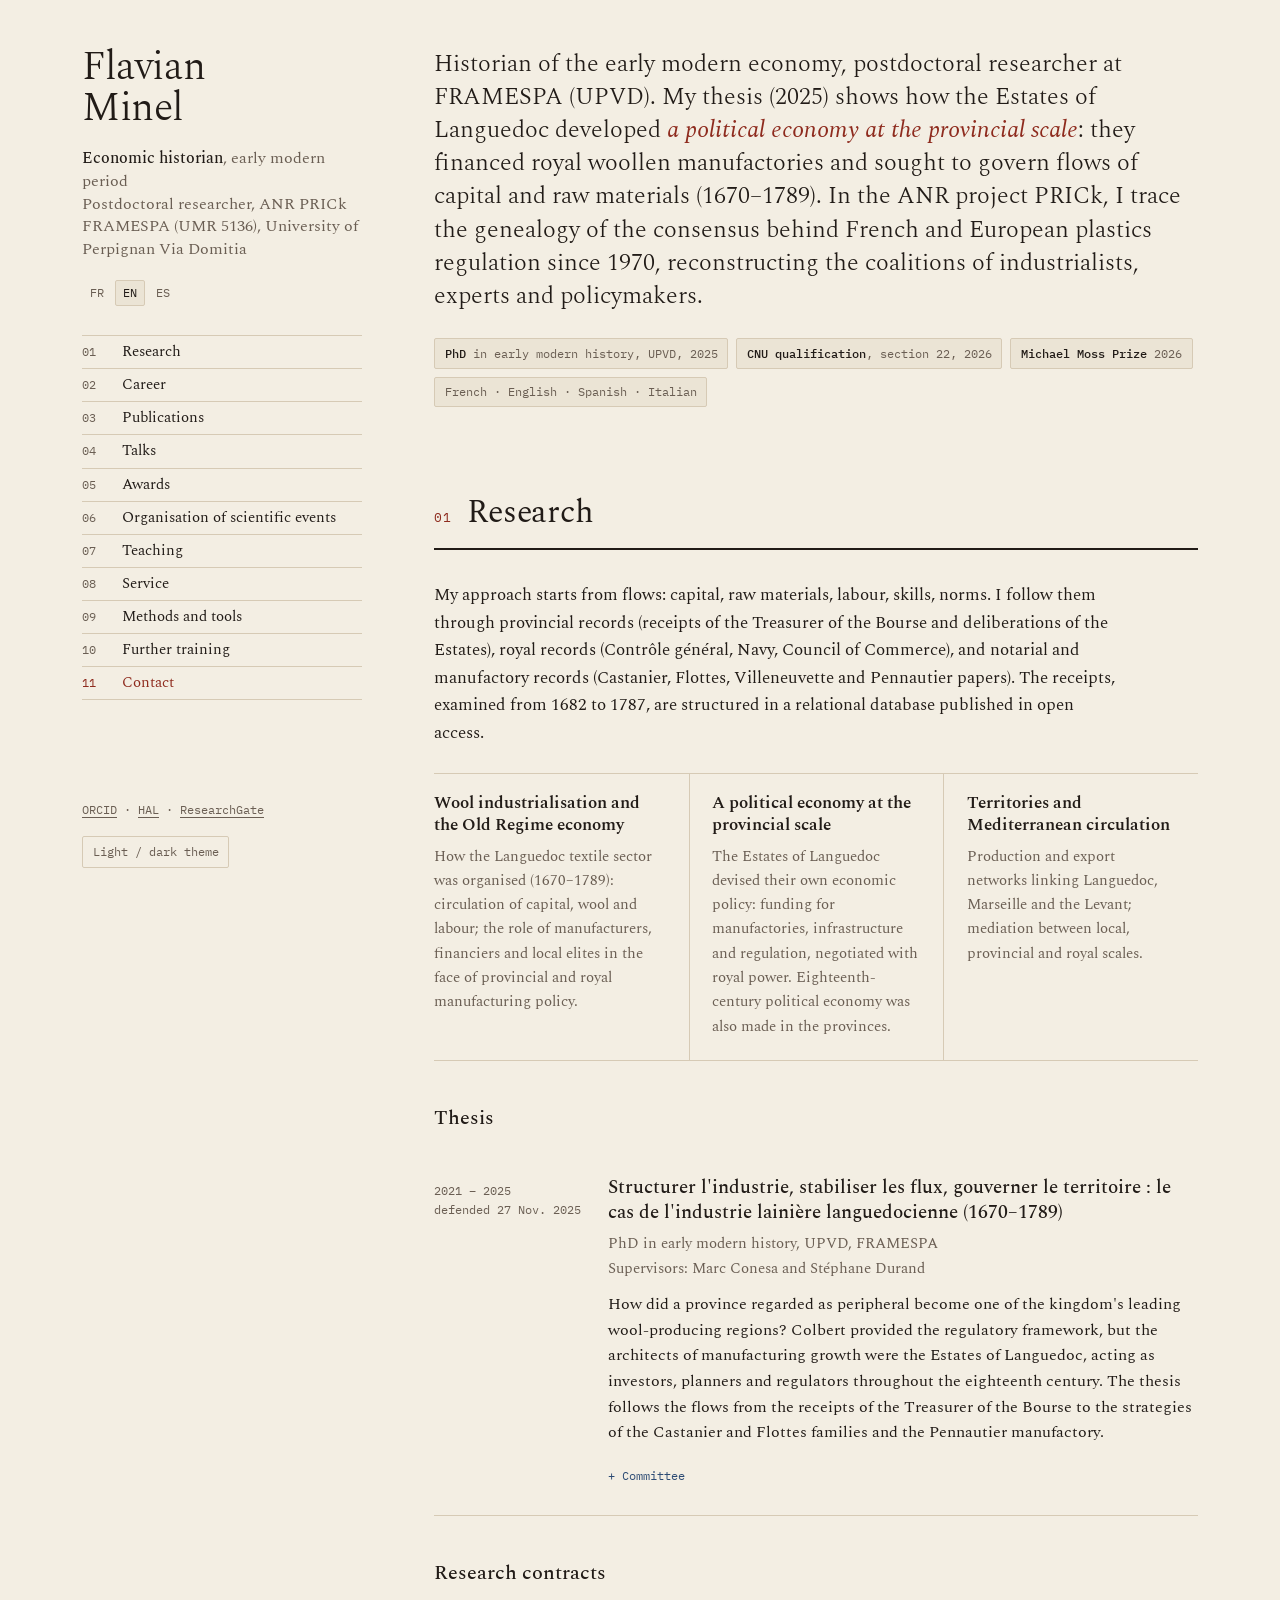
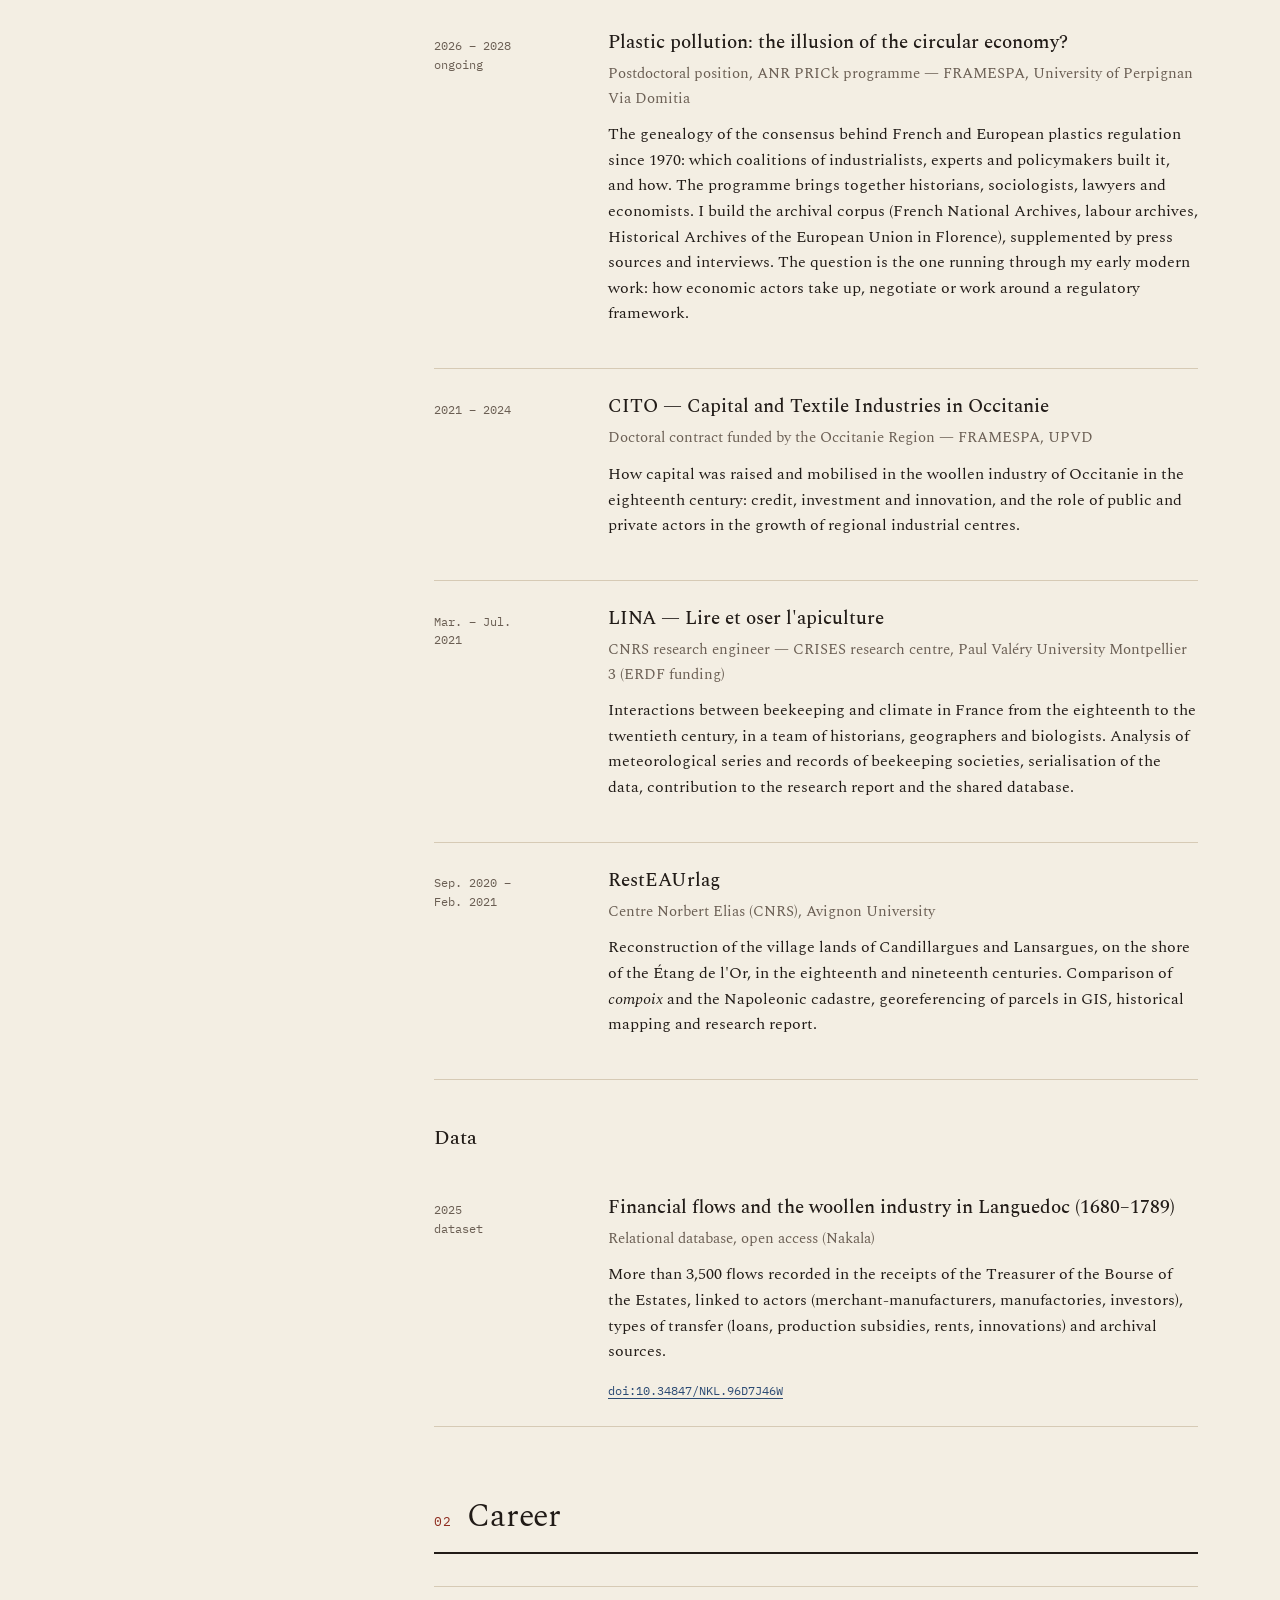
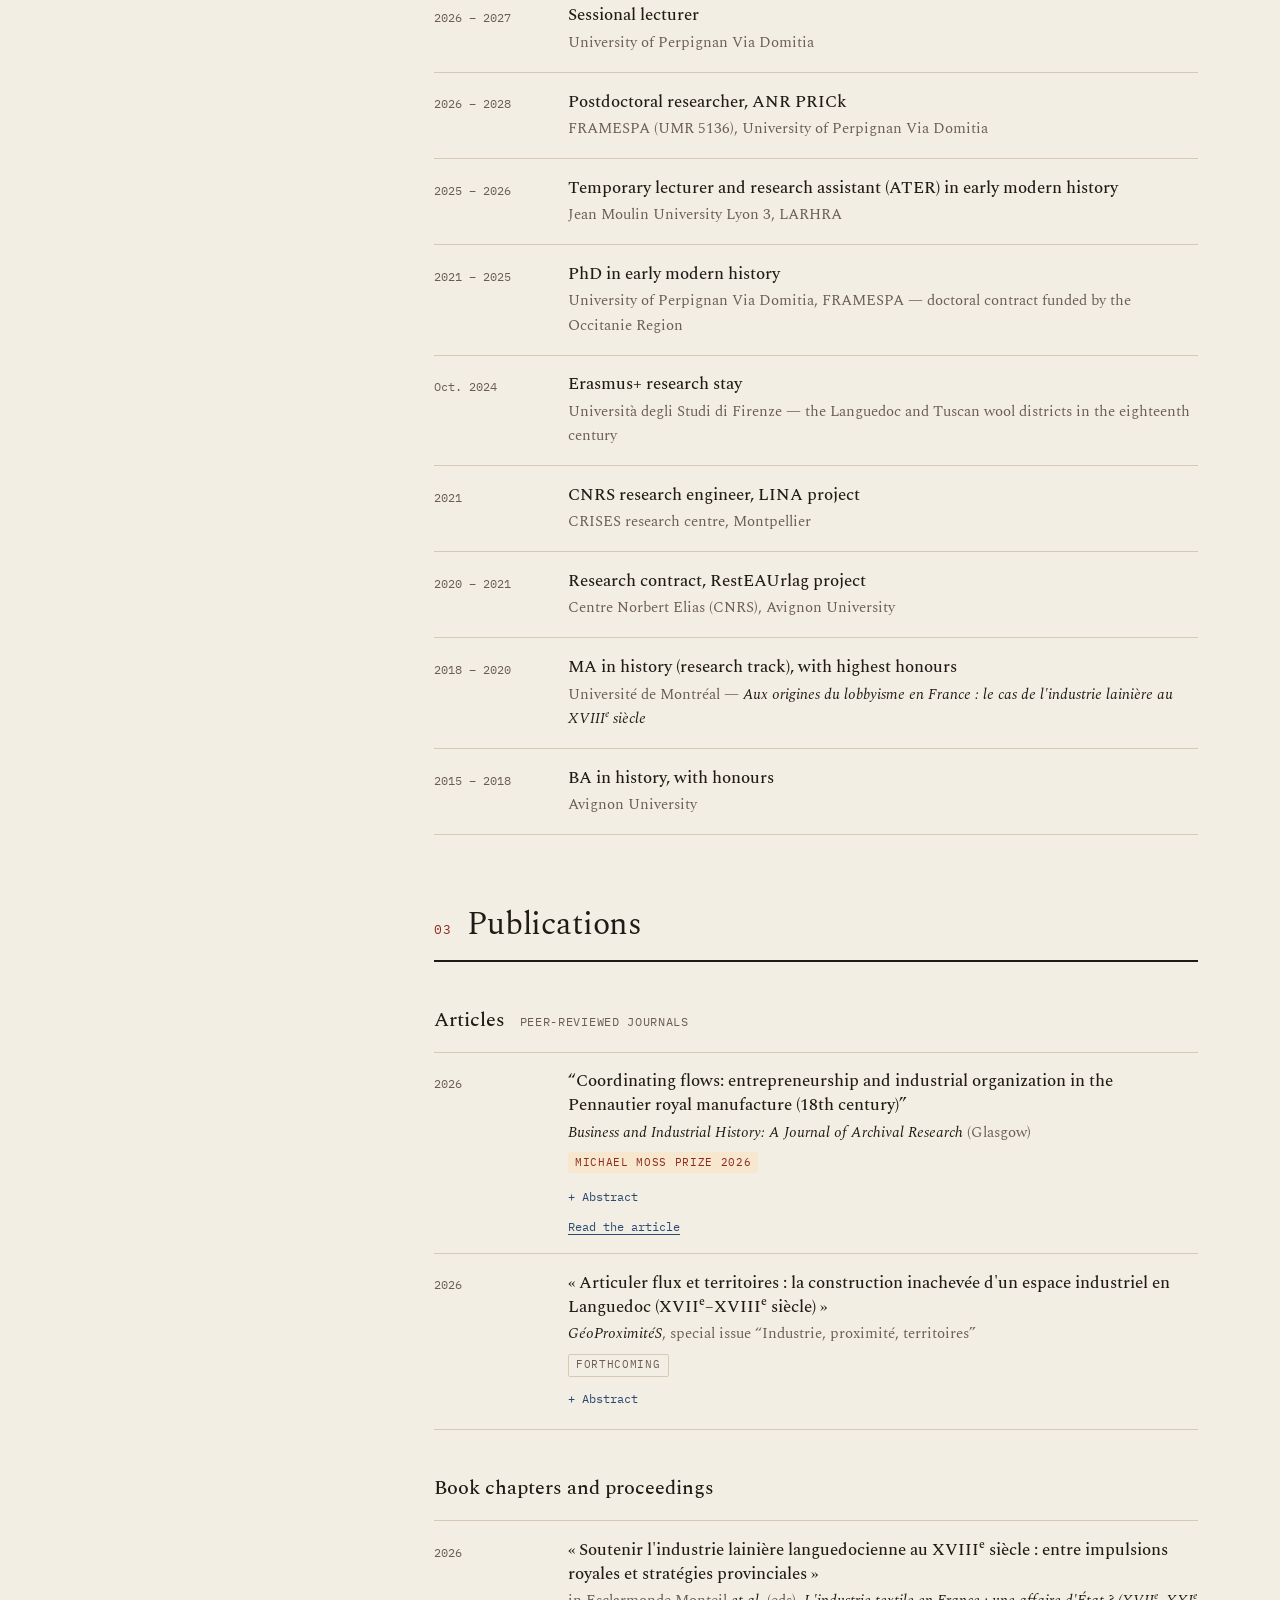
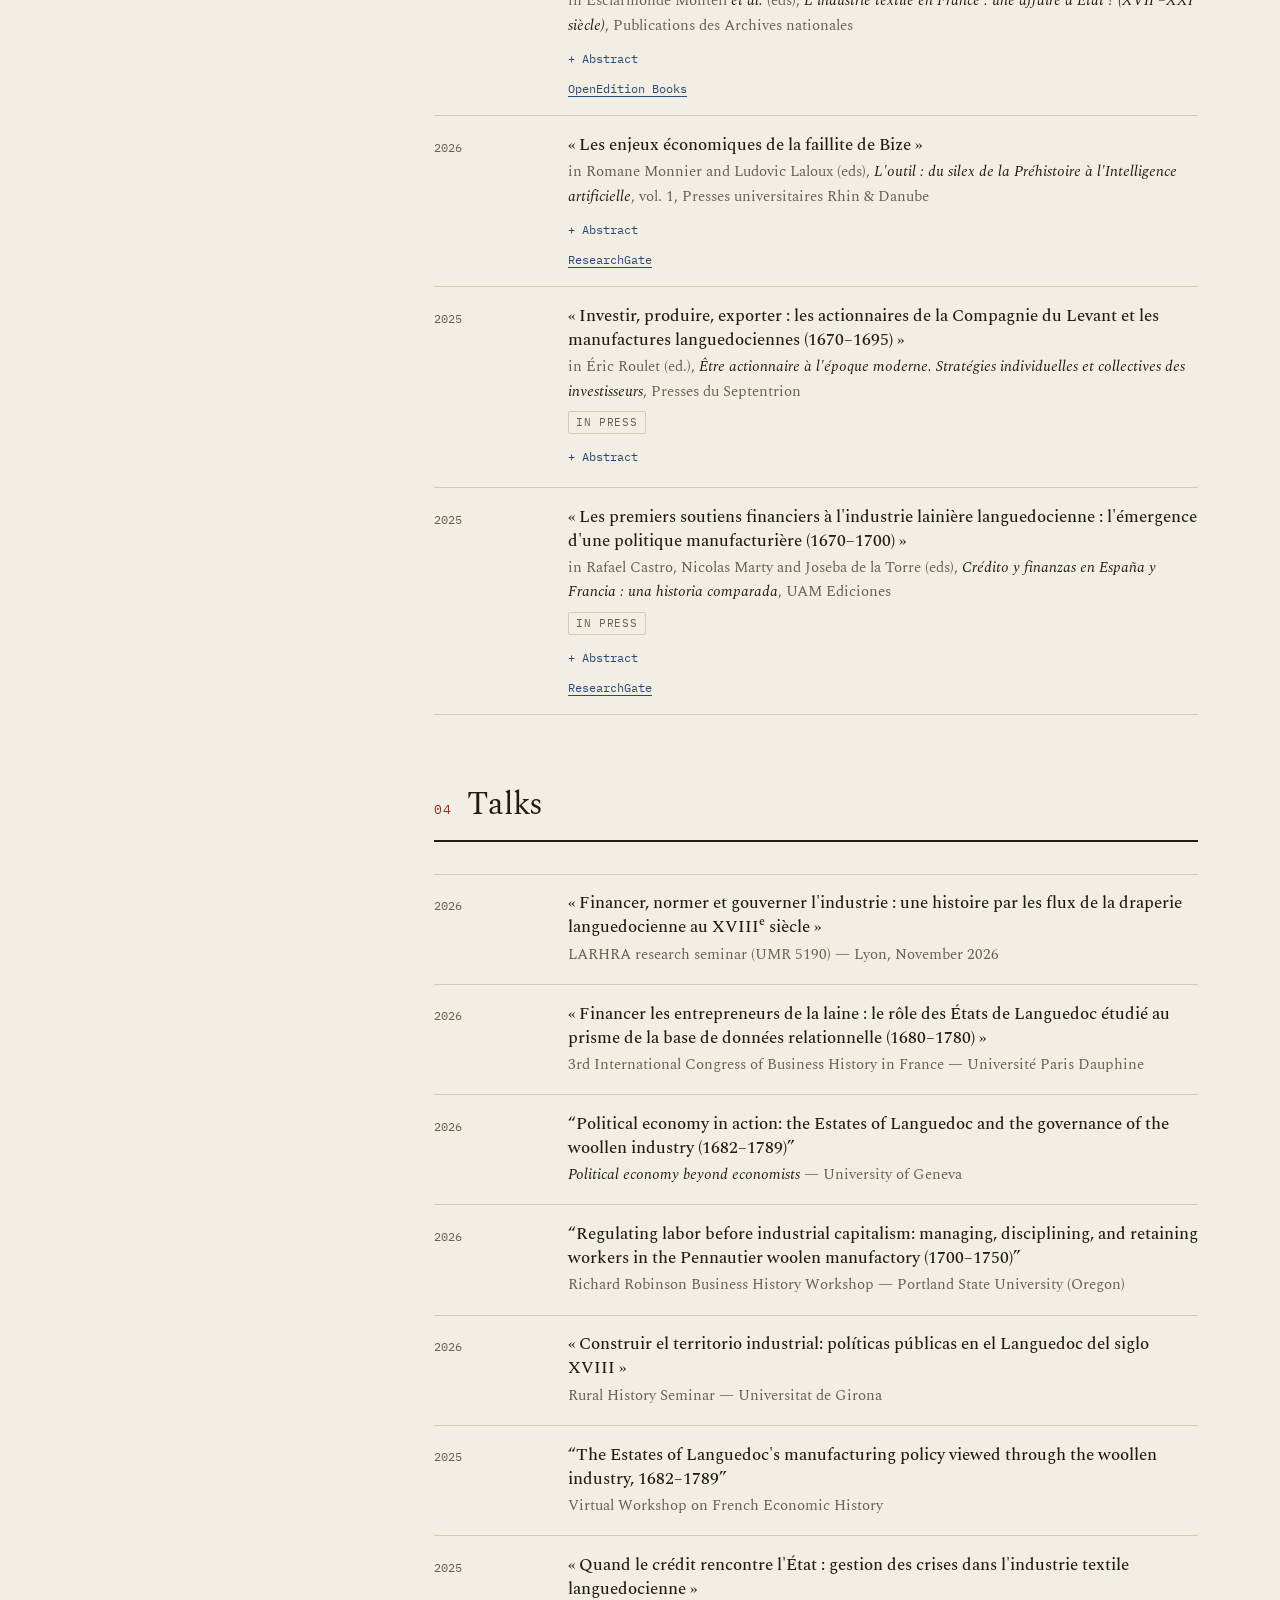
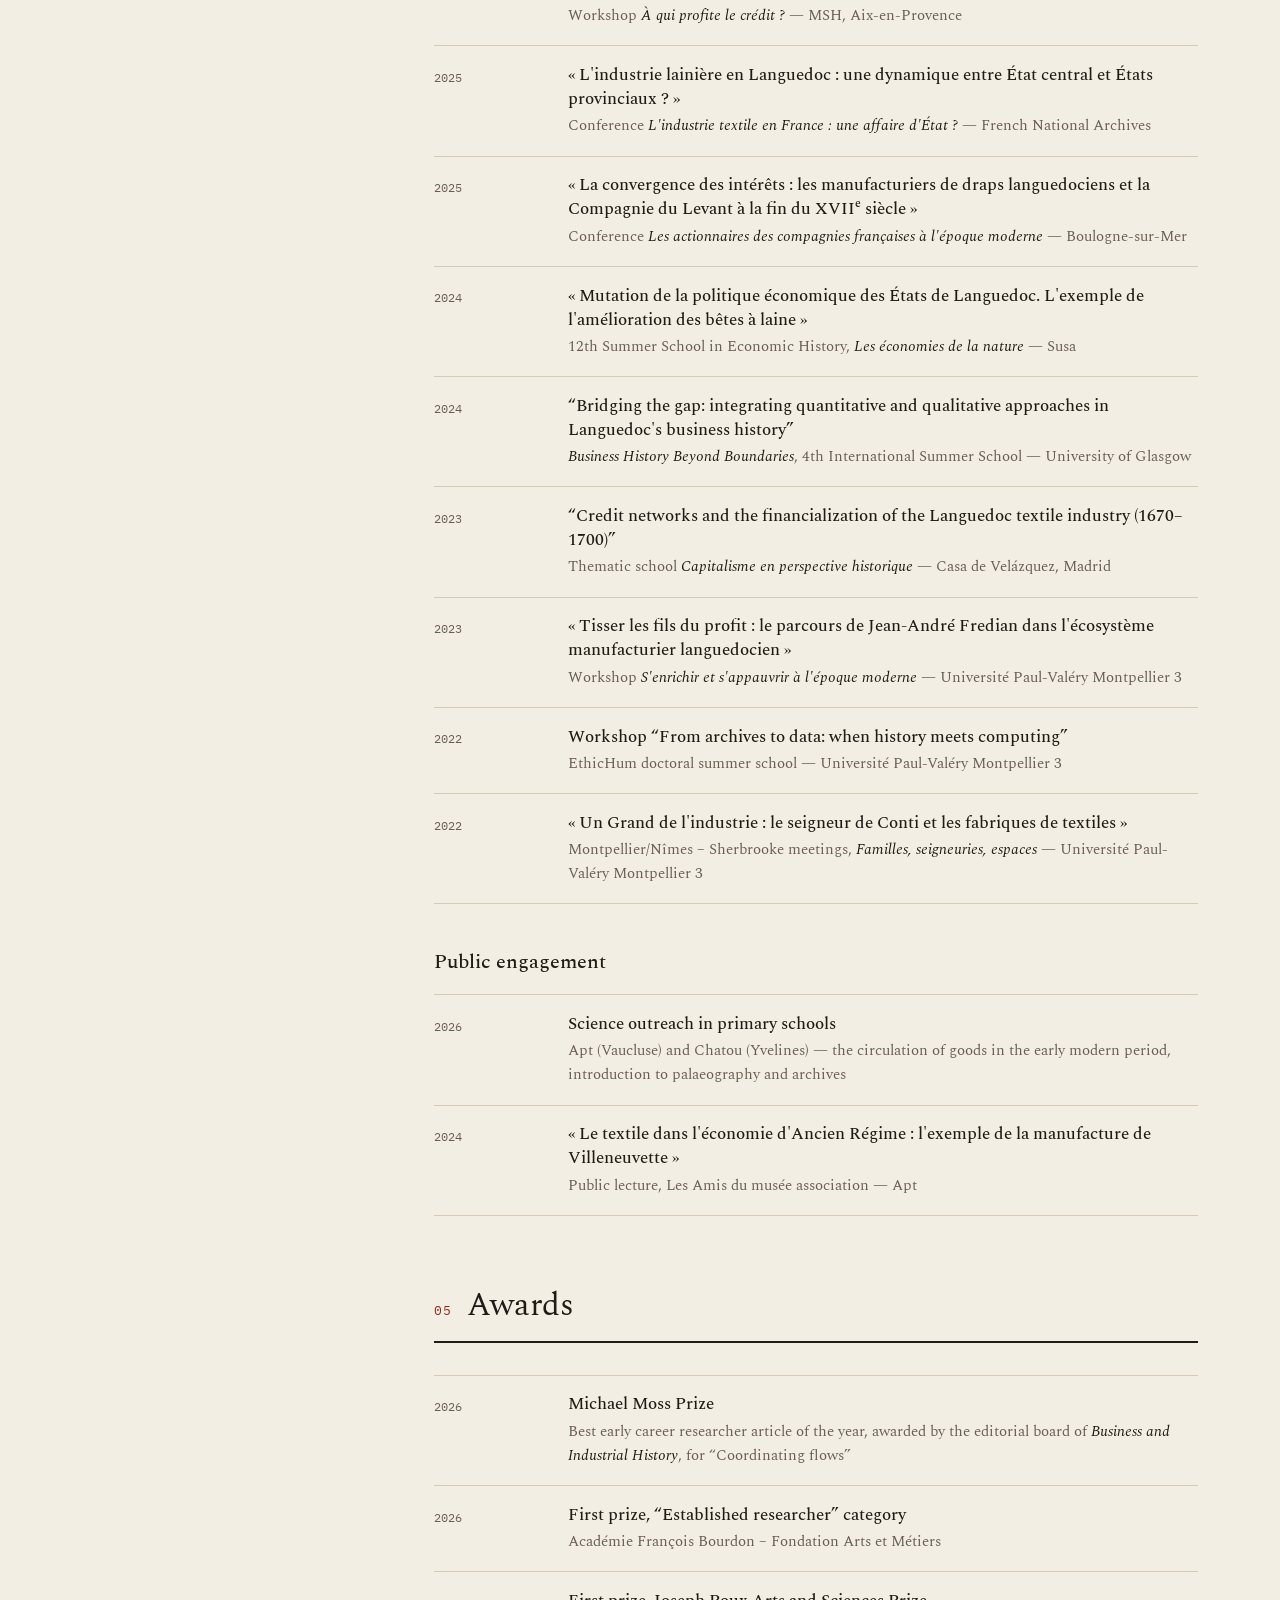
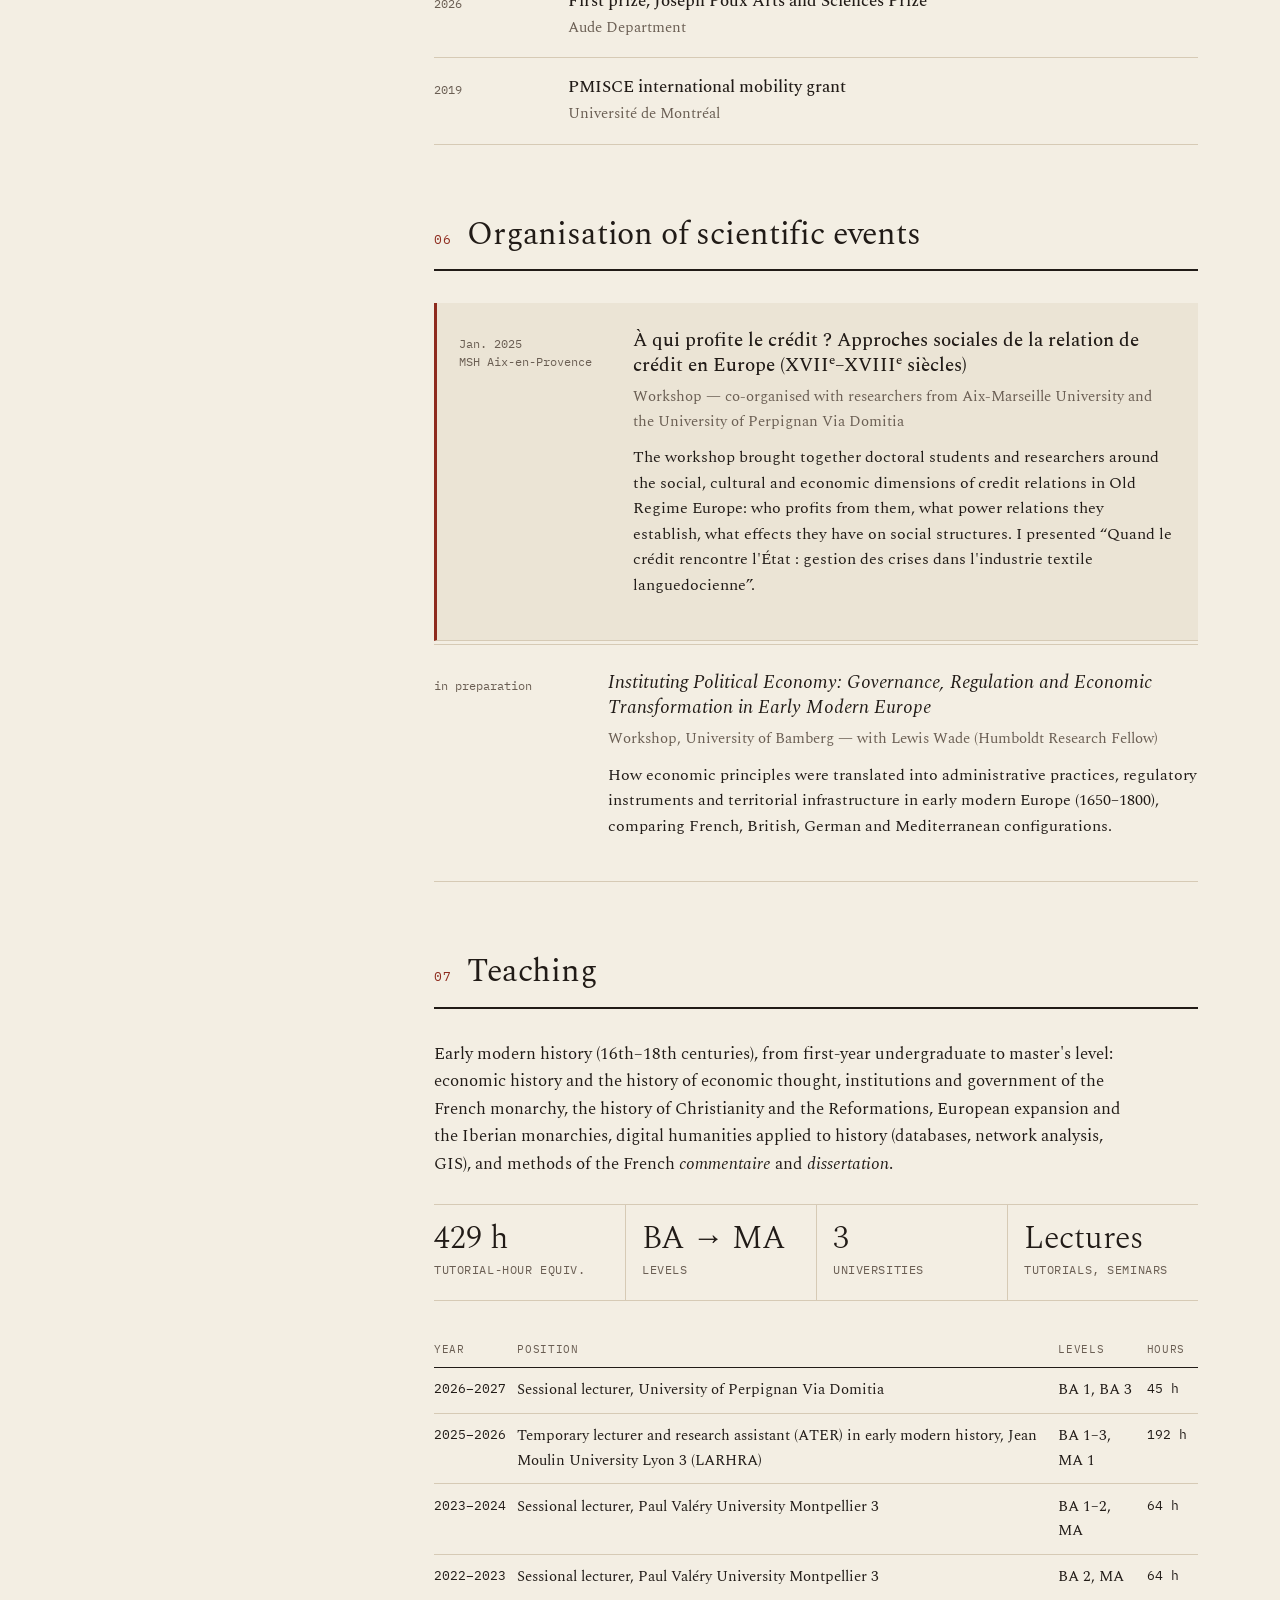
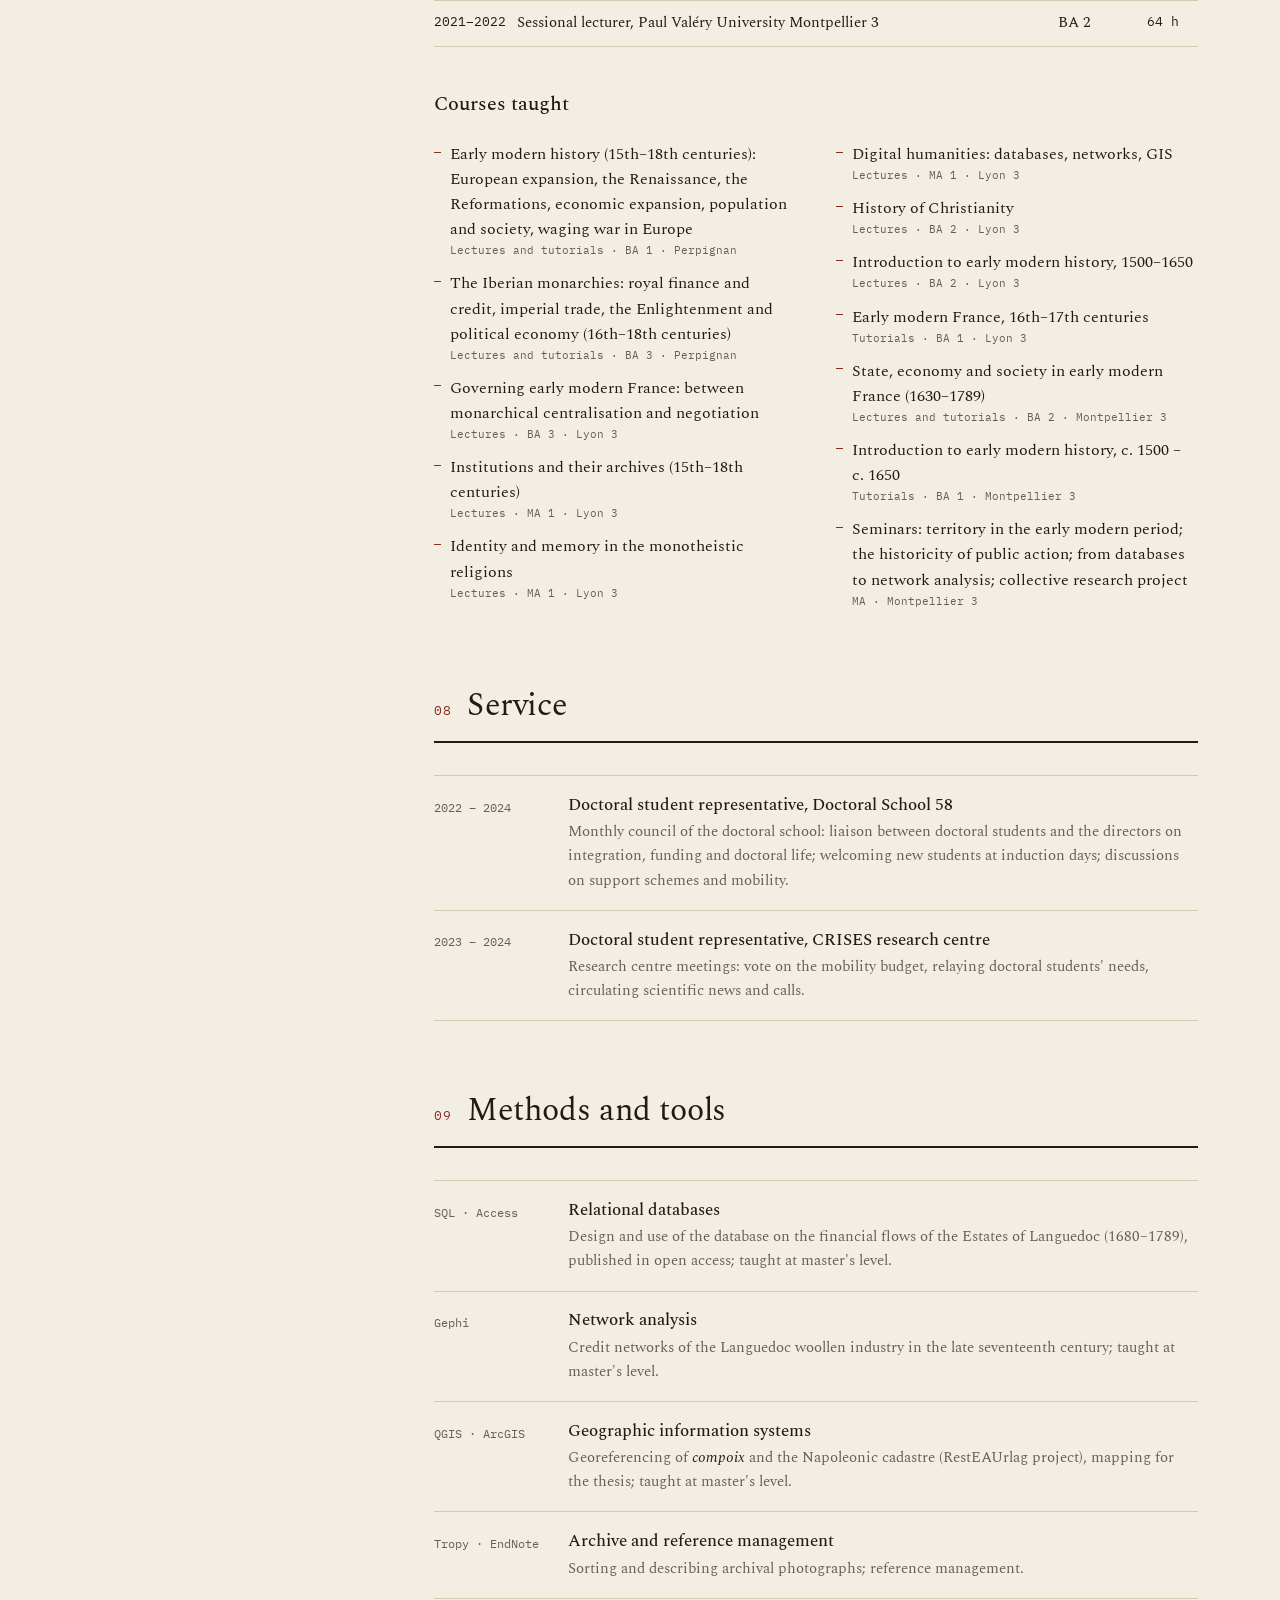
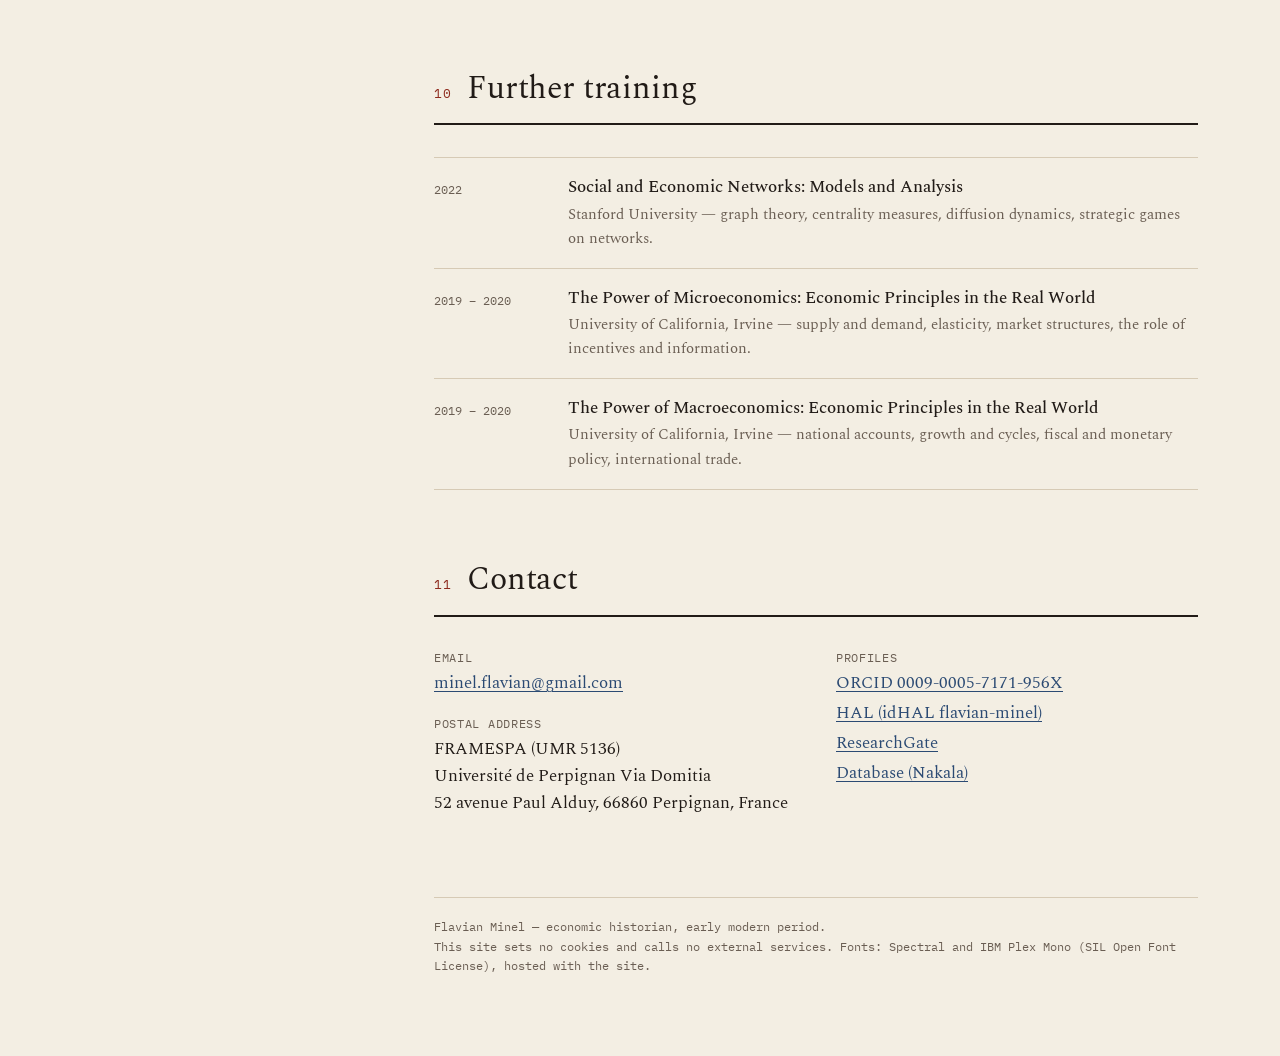
==== commit c5bc3a05: "Add files via upload" ====
--- a/en/index.html
+++ b/en/index.html
@@ -5,6 +5,11 @@
 <meta name="viewport" content="width=device-width, initial-scale=1">
 <title>Flavian Minel — Economic historian, early modern period</title>
 <meta name="description" content="Flavian Minel, PhD in early modern history, postdoctoral researcher on the ANR PRICk project (FRAMESPA, University of Perpignan Via Domitia). Languedoc woollen industry, the Estates of Languedoc, provincial political economy, regulation of the circular economy.">
+<link rel="canonical" href="https://flavianminel.github.io/en/">
+<link rel="alternate" hreflang="fr" href="https://flavianminel.github.io/">
+<link rel="alternate" hreflang="en" href="https://flavianminel.github.io/en/">
+<link rel="alternate" hreflang="es" href="https://flavianminel.github.io/es/">
+<link rel="alternate" hreflang="x-default" href="https://flavianminel.github.io/">
 <meta name="theme-color" content="#f3eee3">
 <link rel="stylesheet" href="../assets/site.css">
 <script>
@@ -312,7 +317,7 @@
 
   <section id="enseignement" aria-labelledby="h-ens">
     <div class="sec-head"><span class="num">07</span><h2 id="h-ens">Teaching</h2></div>
-    <p>Early modern history (16th–18th centuries), from first-year undergraduate to master's level: economic history and the history of economic thought, institutions and government of the French monarchy, the history of Christianity and the Reformations, digital humanities applied to history (databases, network analysis, GIS), and methods of the French <i>commentaire</i> and <i>dissertation</i>.</p>
+    <p>Early modern history (16th–18th centuries), from first-year undergraduate to master's level: economic history and the history of economic thought, institutions and government of the French monarchy, the history of Christianity and the Reformations, European expansion and the Iberian monarchies, digital humanities applied to history (databases, network analysis, GIS), and methods of the French <i>commentaire</i> and <i>dissertation</i>.</p>
     <div class="stat-row">
       <div class="stat"><b>429&nbsp;h</b><span>tutorial-hour equiv.</span></div>
       <div class="stat"><b>BA → MA</b><span>levels</span></div>
@@ -332,6 +337,8 @@
 
     <h3>Courses taught</h3>
     <ul class="courses">
+      <li>Early modern history (15th–18th centuries): European expansion, the Renaissance, the Reformations, economic expansion, population and society, waging war in Europe <small>Lectures and tutorials · BA 1 · Perpignan</small></li>
+      <li>The Iberian monarchies: royal finance and credit, imperial trade, the Enlightenment and political economy (16th–18th centuries) <small>Lectures and tutorials · BA 3 · Perpignan</small></li>
       <li>Governing early modern France: between monarchical centralisation and negotiation <small>Lectures · BA 3 · Lyon 3</small></li>
       <li>Institutions and their archives (15th–18th centuries) <small>Lectures · MA 1 · Lyon 3</small></li>
       <li>Identity and memory in the monotheistic religions <small>Lectures · MA 1 · Lyon 3</small></li>
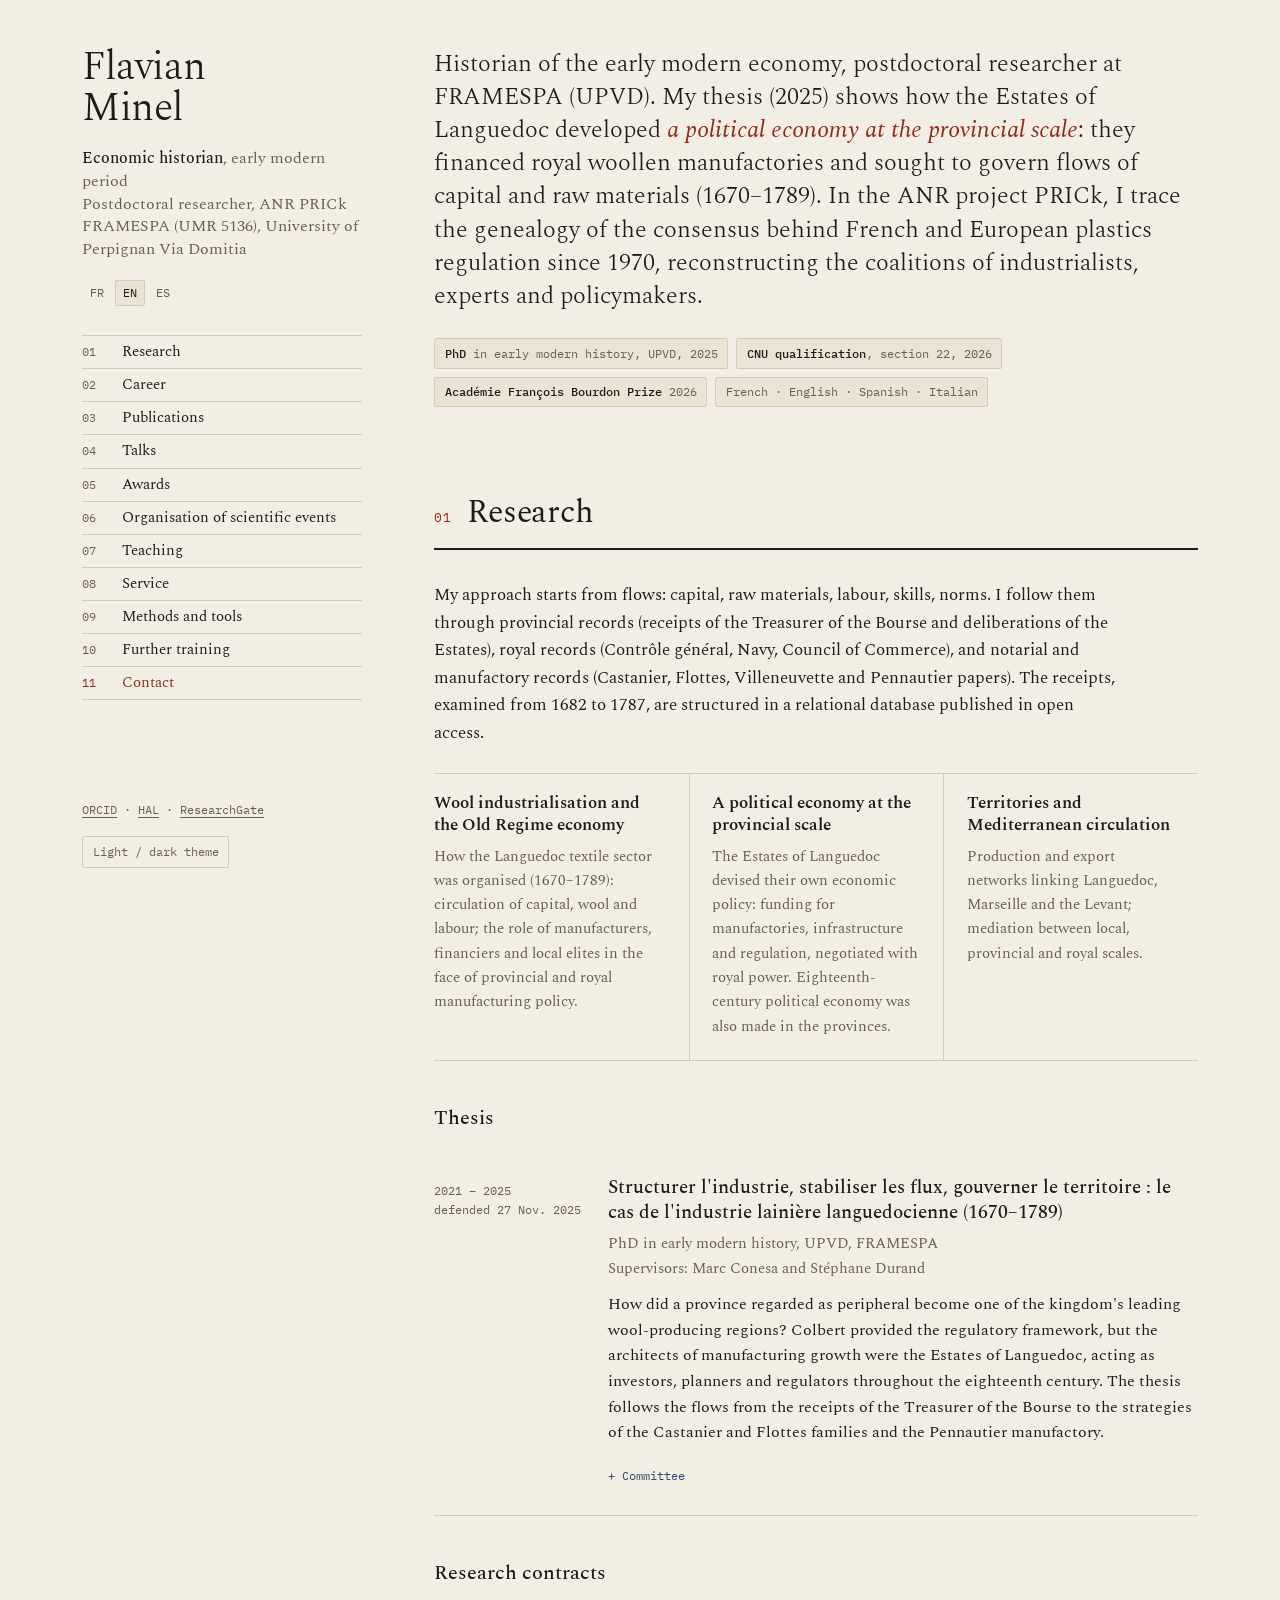
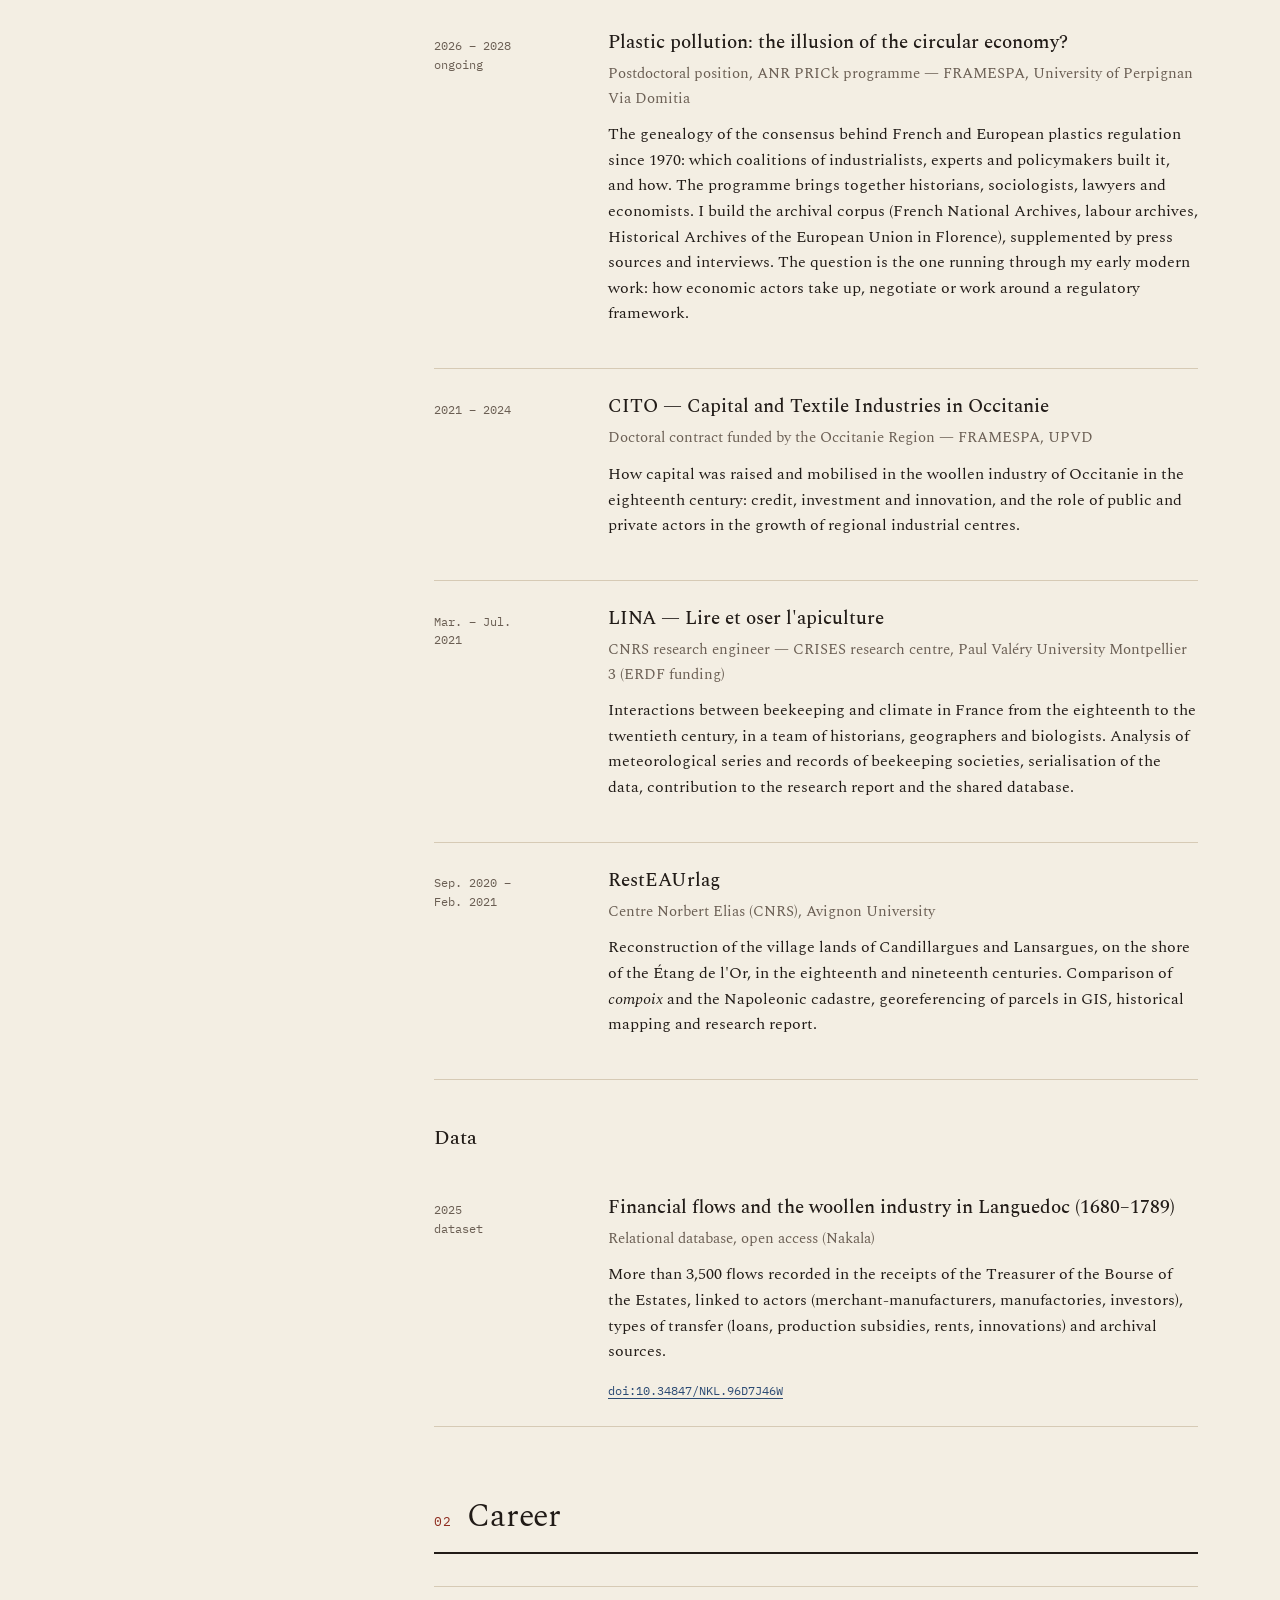
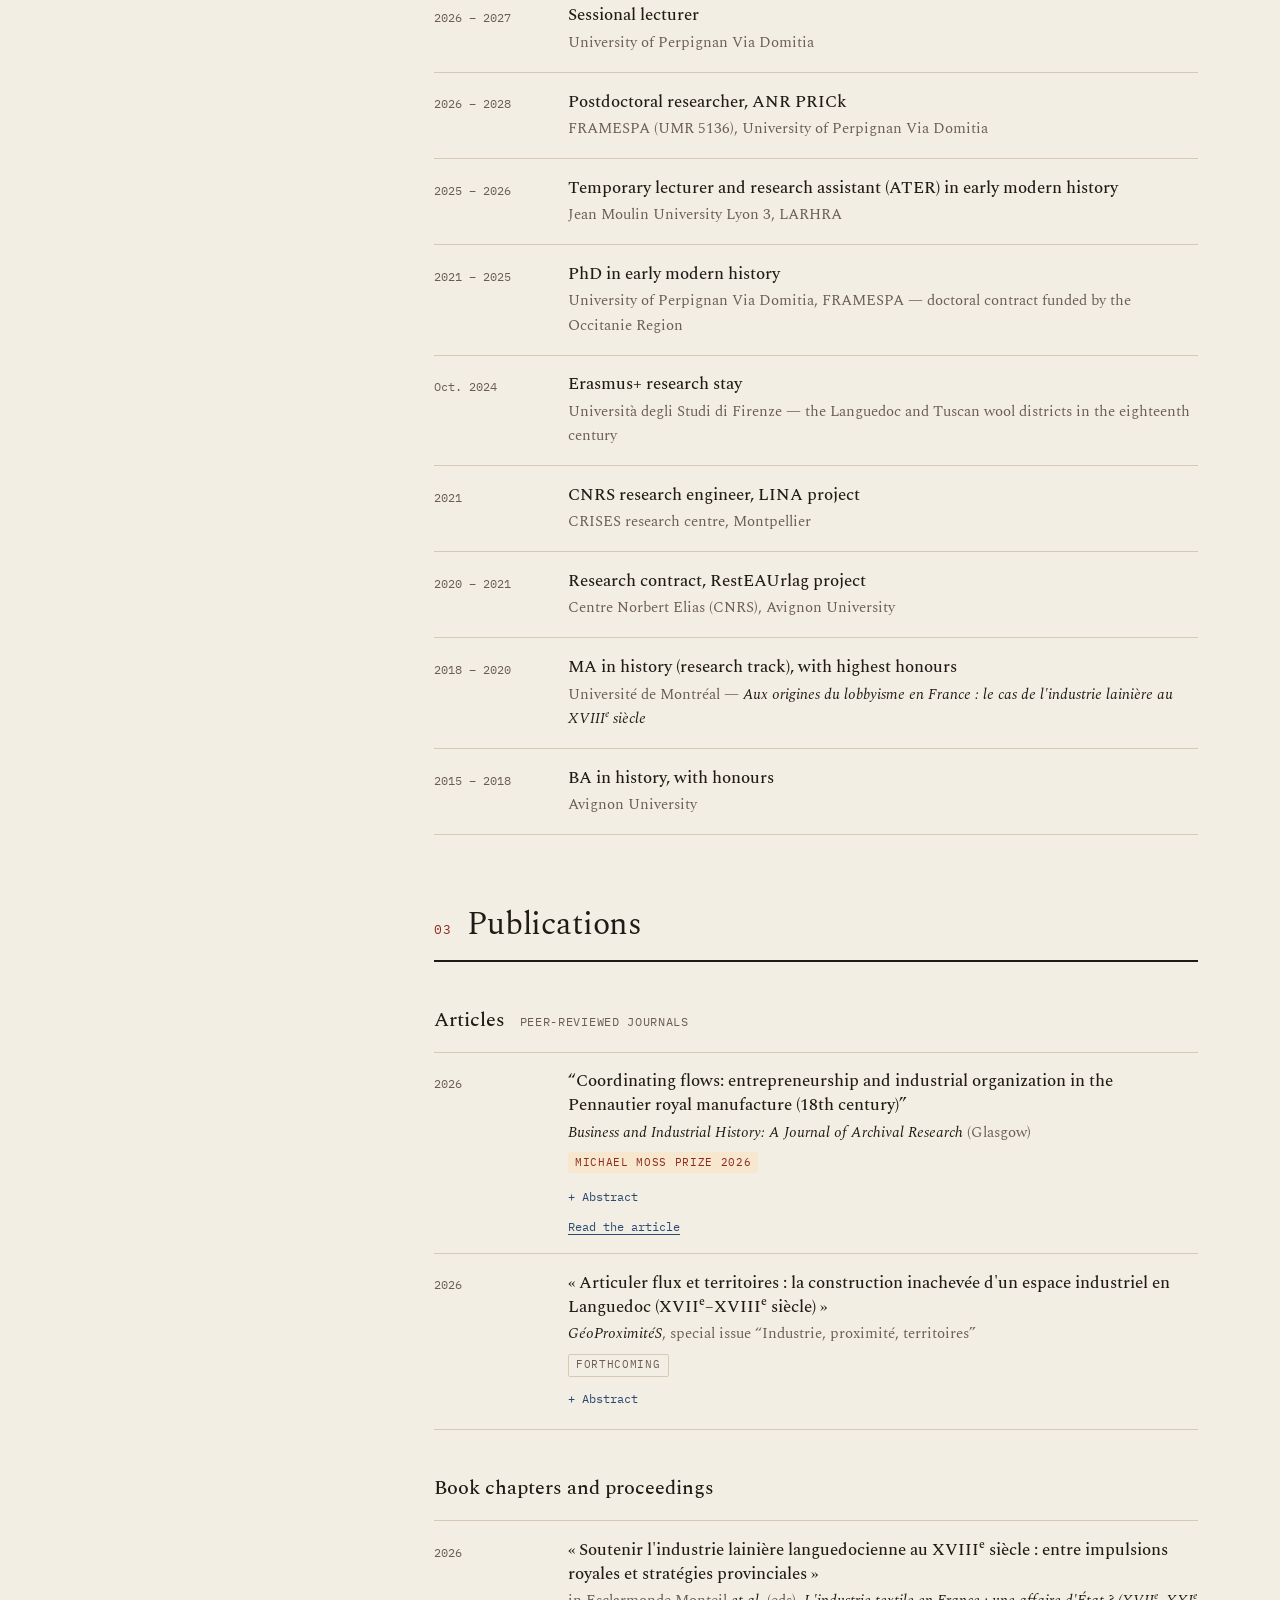
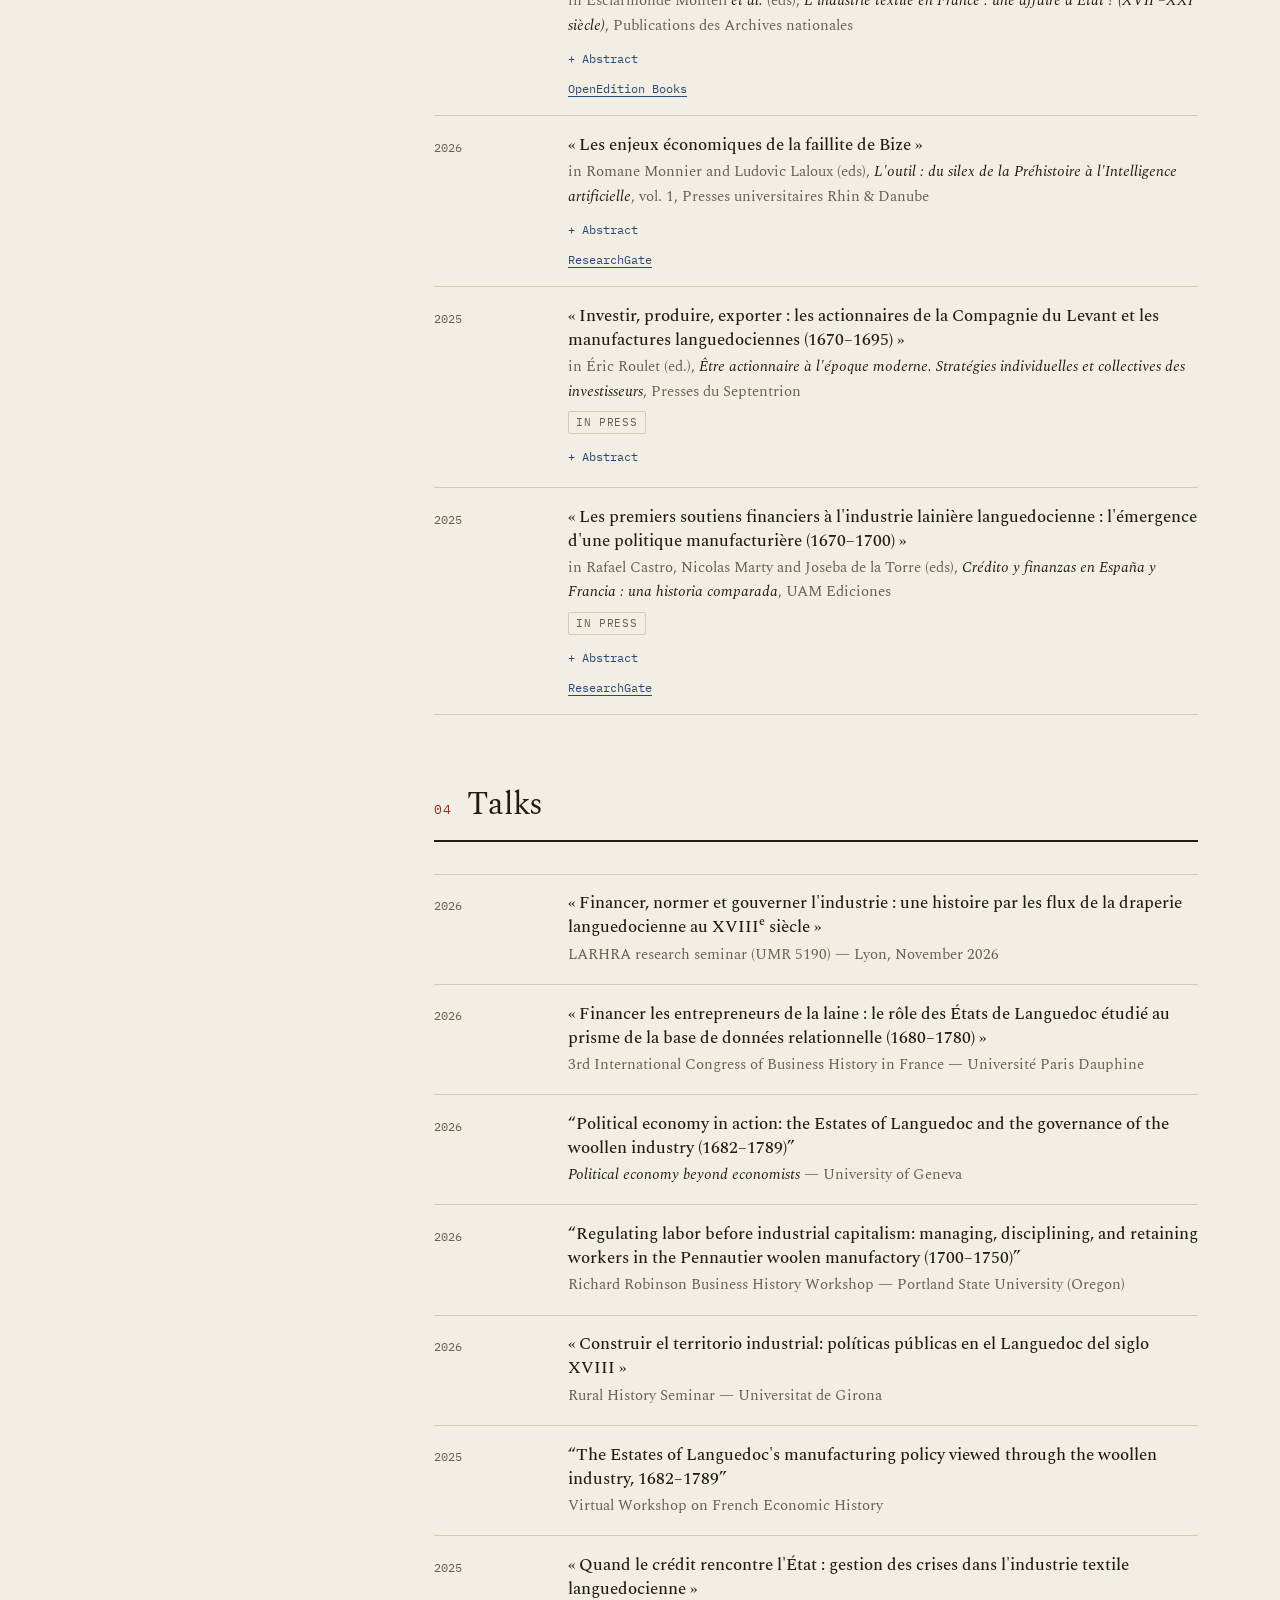
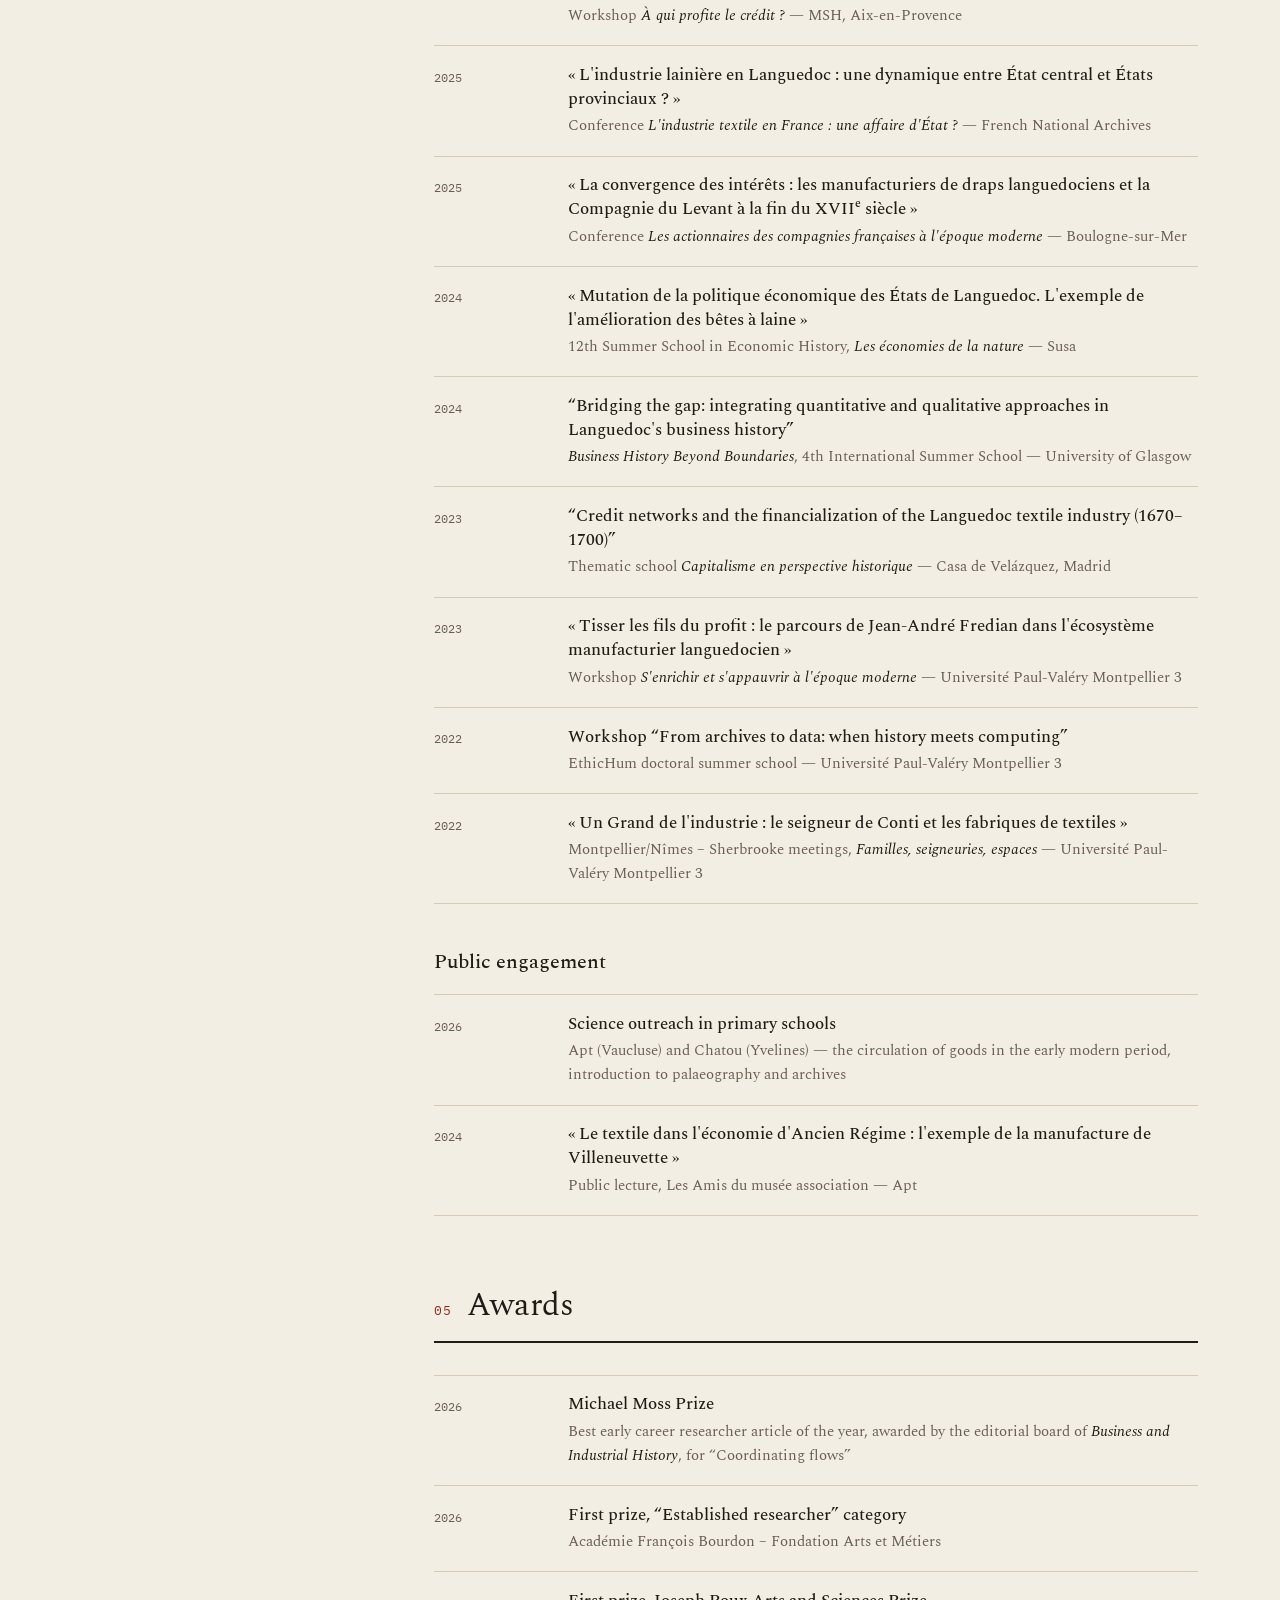
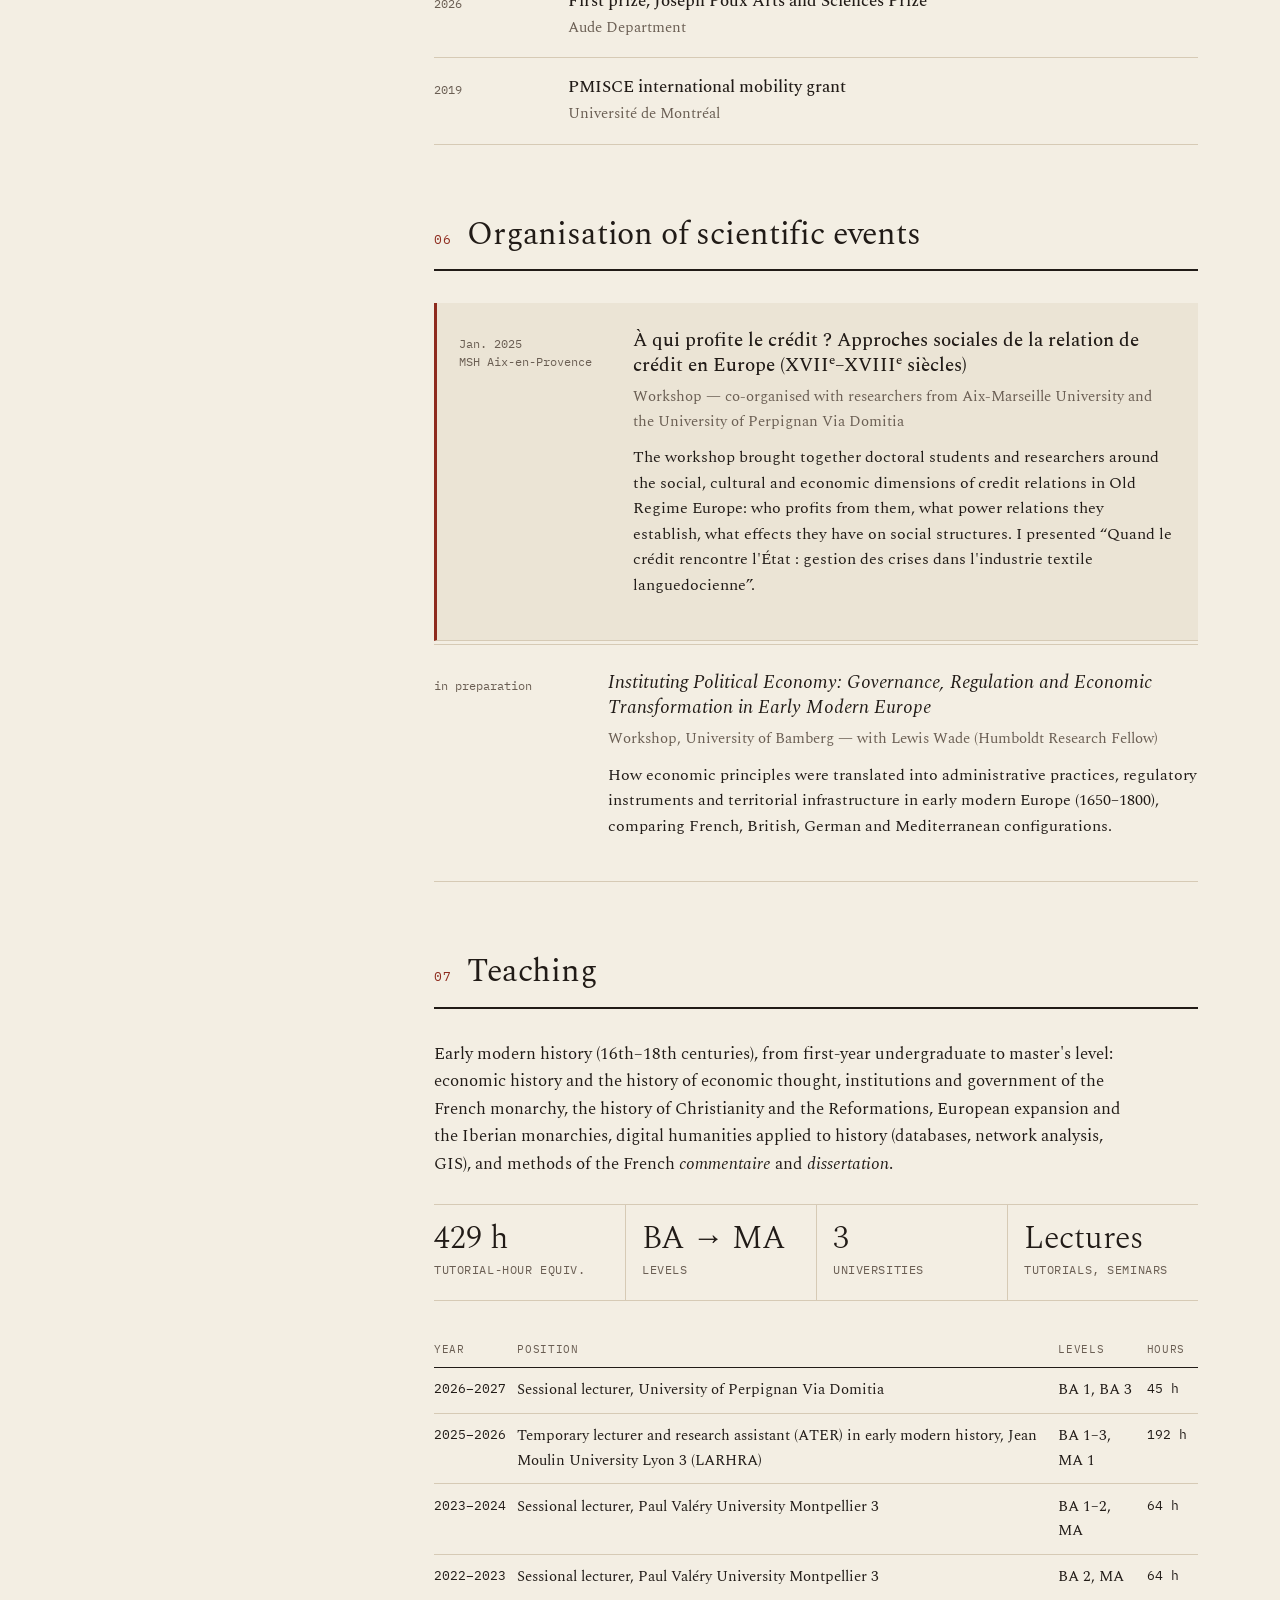
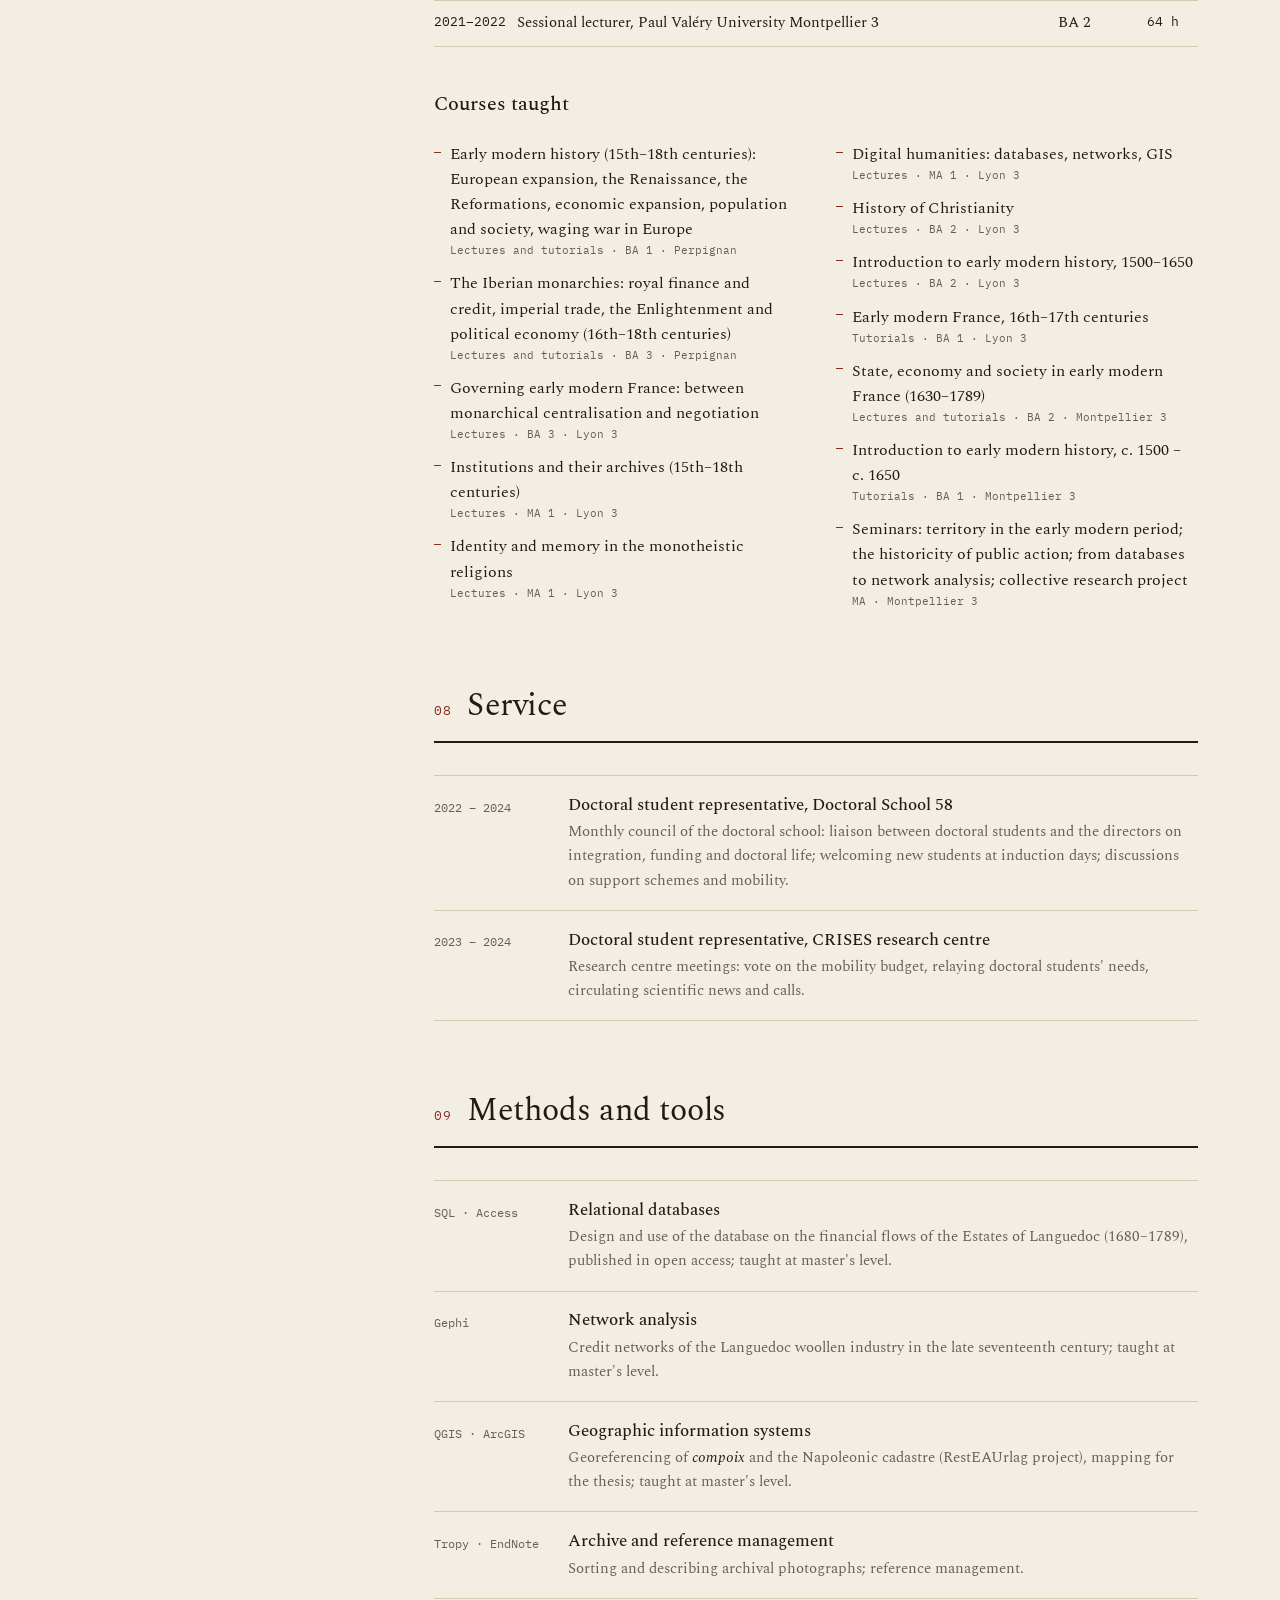
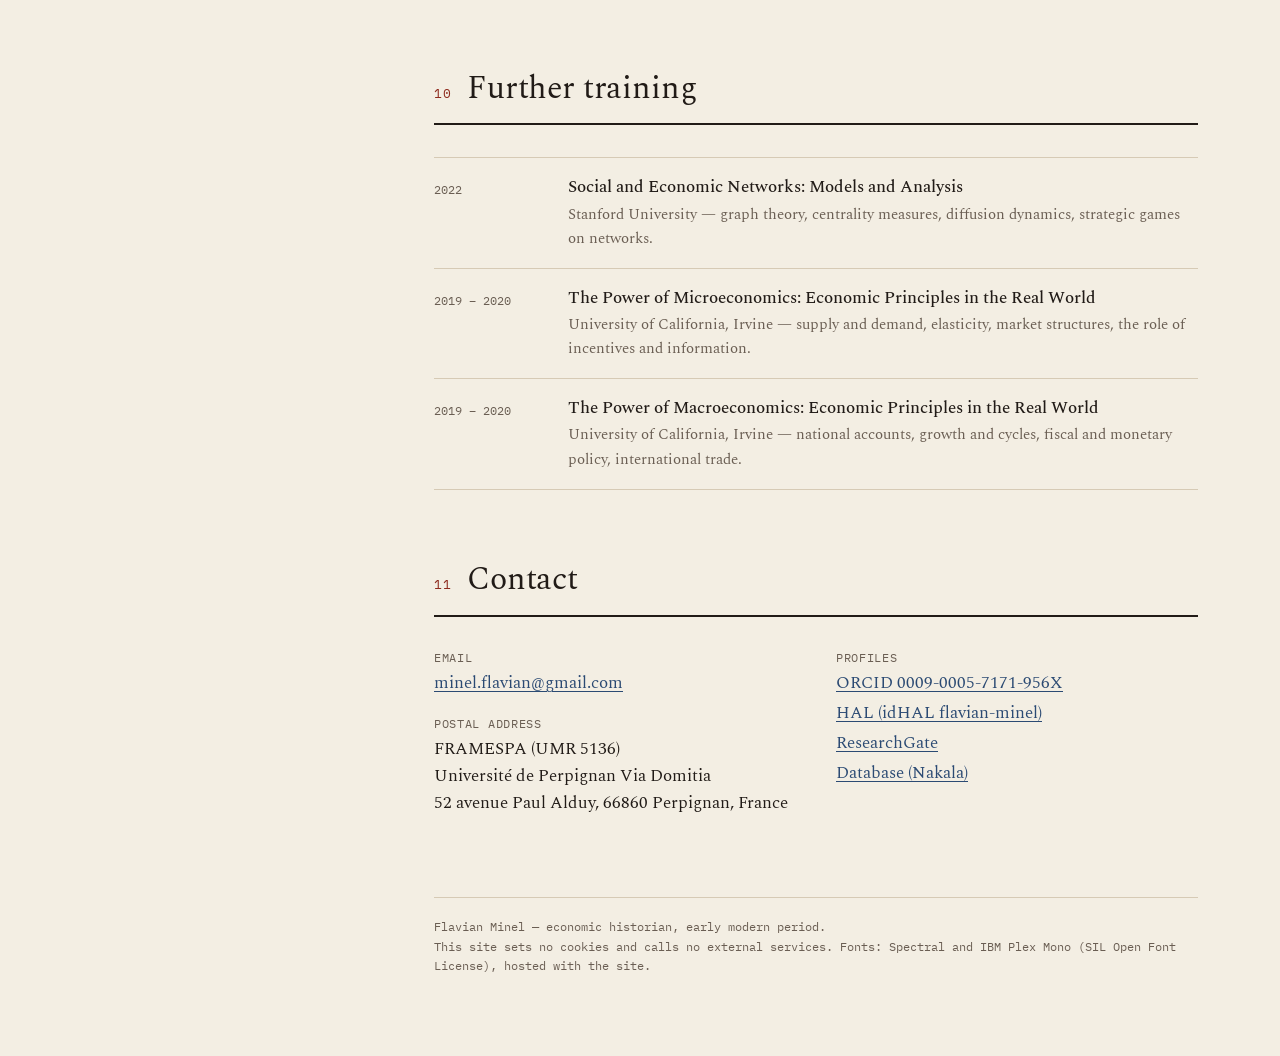
==== commit 9236ba1f: "Add files via upload" ====
--- a/en/index.html
+++ b/en/index.html
@@ -5,11 +5,11 @@
 <meta name="viewport" content="width=device-width, initial-scale=1">
 <title>Flavian Minel — Economic historian, early modern period</title>
 <meta name="description" content="Flavian Minel, PhD in early modern history, postdoctoral researcher on the ANR PRICk project (FRAMESPA, University of Perpignan Via Domitia). Languedoc woollen industry, the Estates of Languedoc, provincial political economy, regulation of the circular economy.">
-<link rel="canonical" href="https://flavianminel.github.io/en/">
-<link rel="alternate" hreflang="fr" href="https://flavianminel.github.io/">
-<link rel="alternate" hreflang="en" href="https://flavianminel.github.io/en/">
-<link rel="alternate" hreflang="es" href="https://flavianminel.github.io/es/">
-<link rel="alternate" hreflang="x-default" href="https://flavianminel.github.io/">
+<link rel="canonical" href="https://flavian-minel.fr/en/">
+<link rel="alternate" hreflang="fr" href="https://flavian-minel.fr/">
+<link rel="alternate" hreflang="en" href="https://flavian-minel.fr/en/">
+<link rel="alternate" hreflang="es" href="https://flavian-minel.fr/es/">
+<link rel="alternate" hreflang="x-default" href="https://flavian-minel.fr/">
 <meta name="theme-color" content="#f3eee3">
 <link rel="stylesheet" href="../assets/site.css">
 <script>
@@ -57,7 +57,7 @@
   <ul class="facts">
     <li><b>PhD</b> in early modern history, UPVD, 2025</li>
     <li><b>CNU qualification</b>, section 22, 2026</li>
-    <li><b>Michael Moss Prize</b> 2026</li>
+    <li><b>Académie François Bourdon Prize</b> 2026</li>
     <li>French · English · Spanish · Italian</li>
   </ul>
 
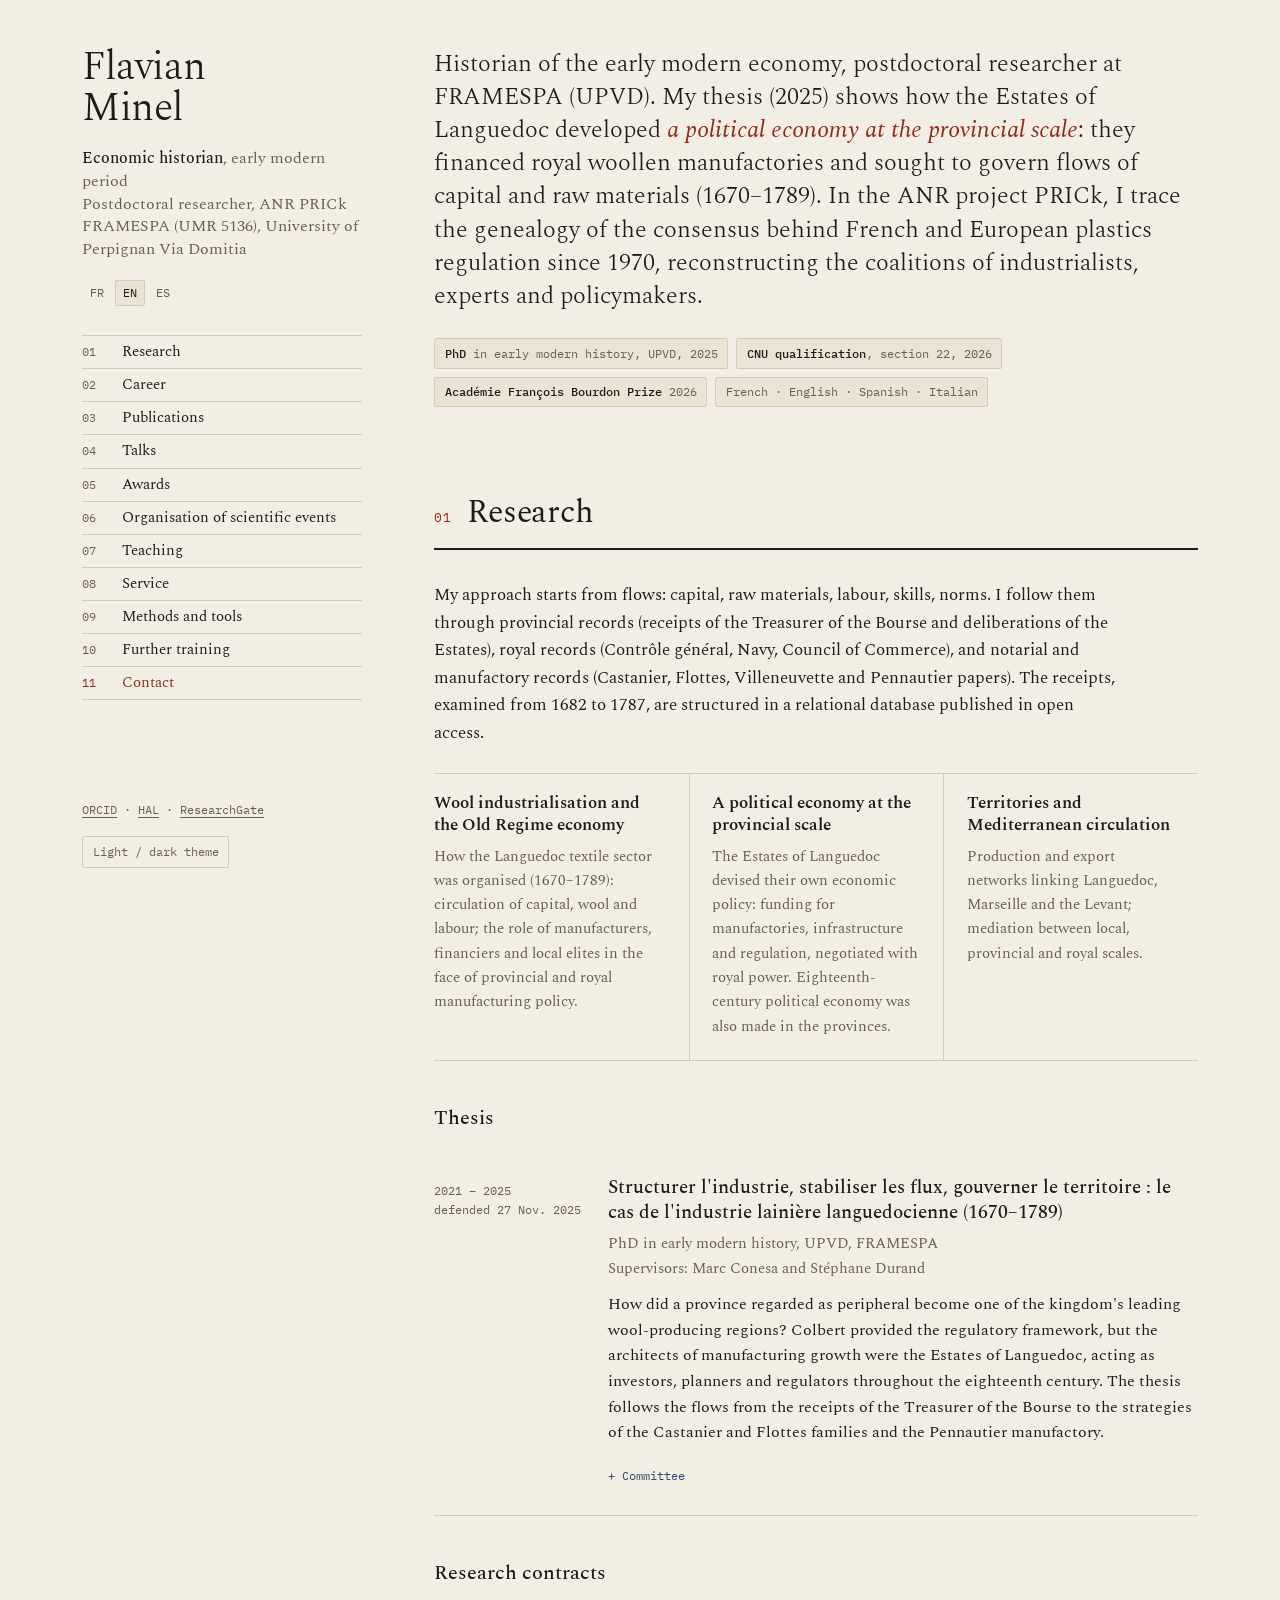
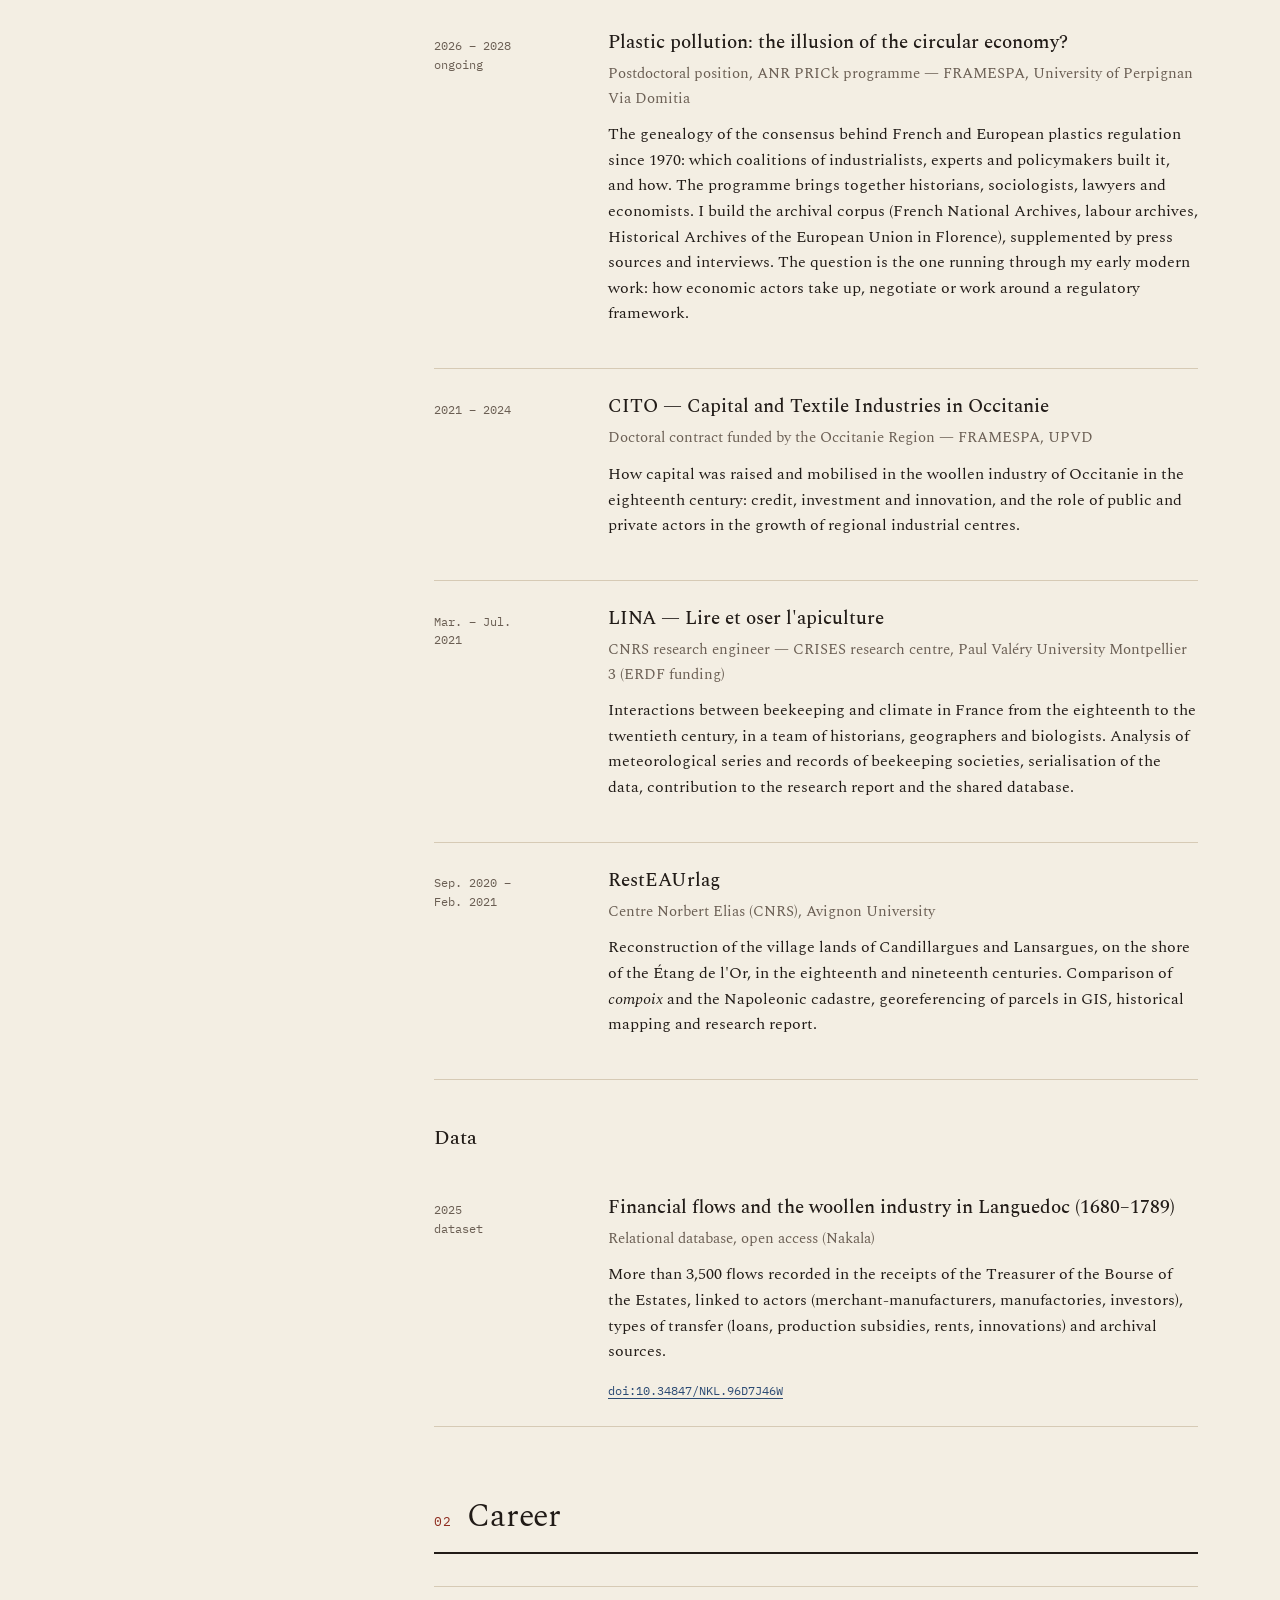
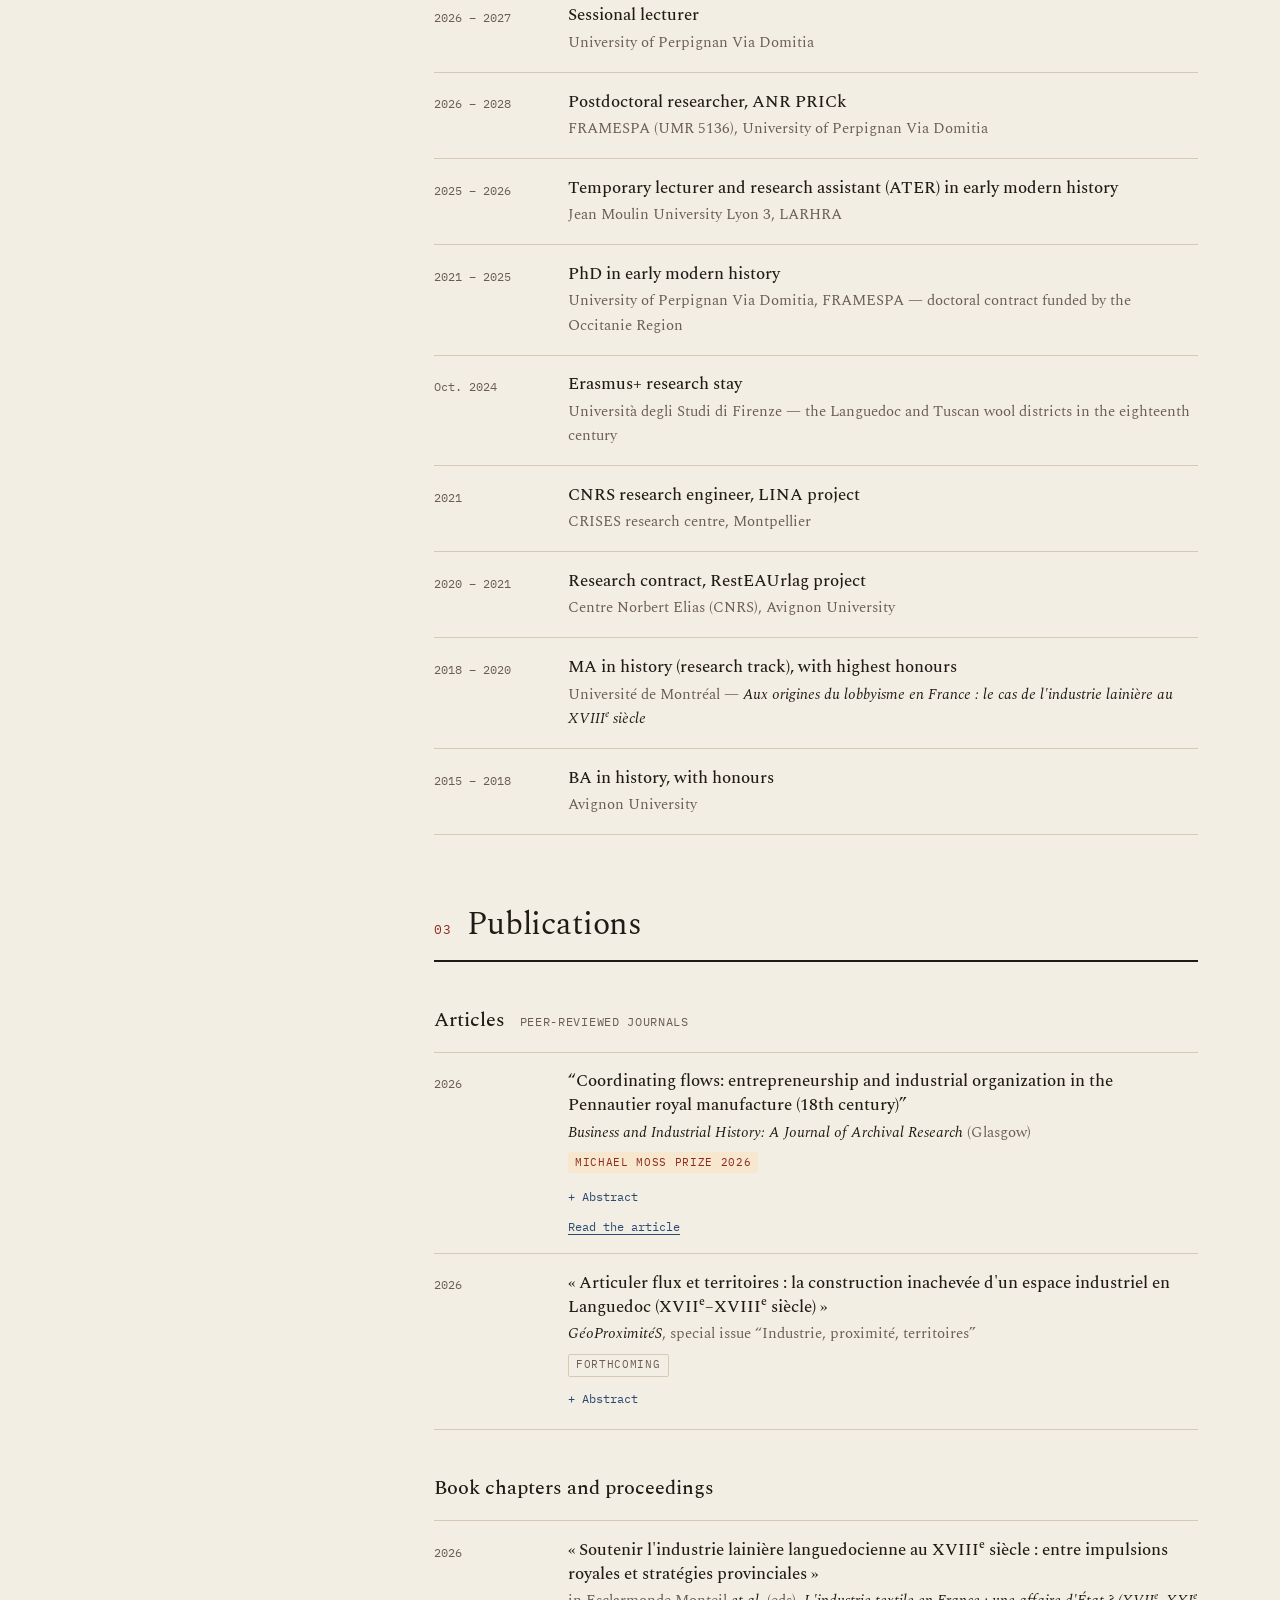
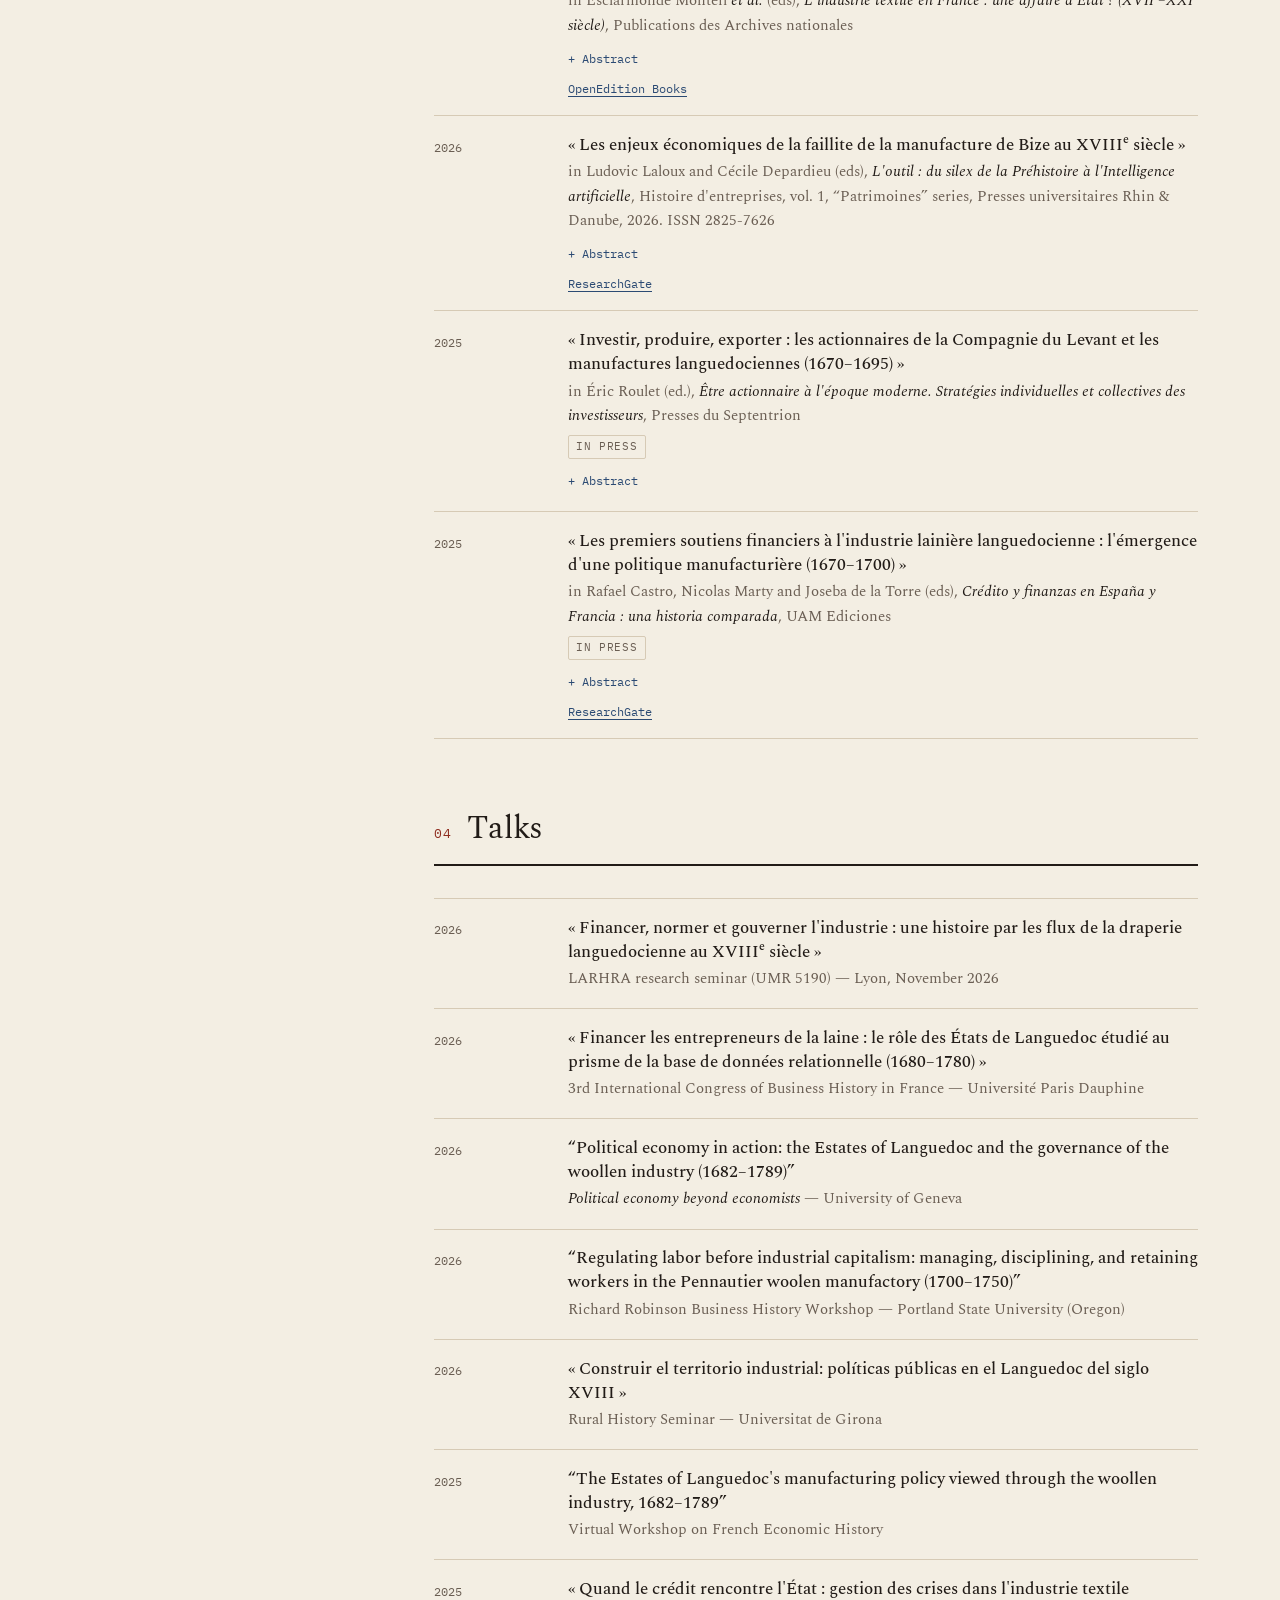
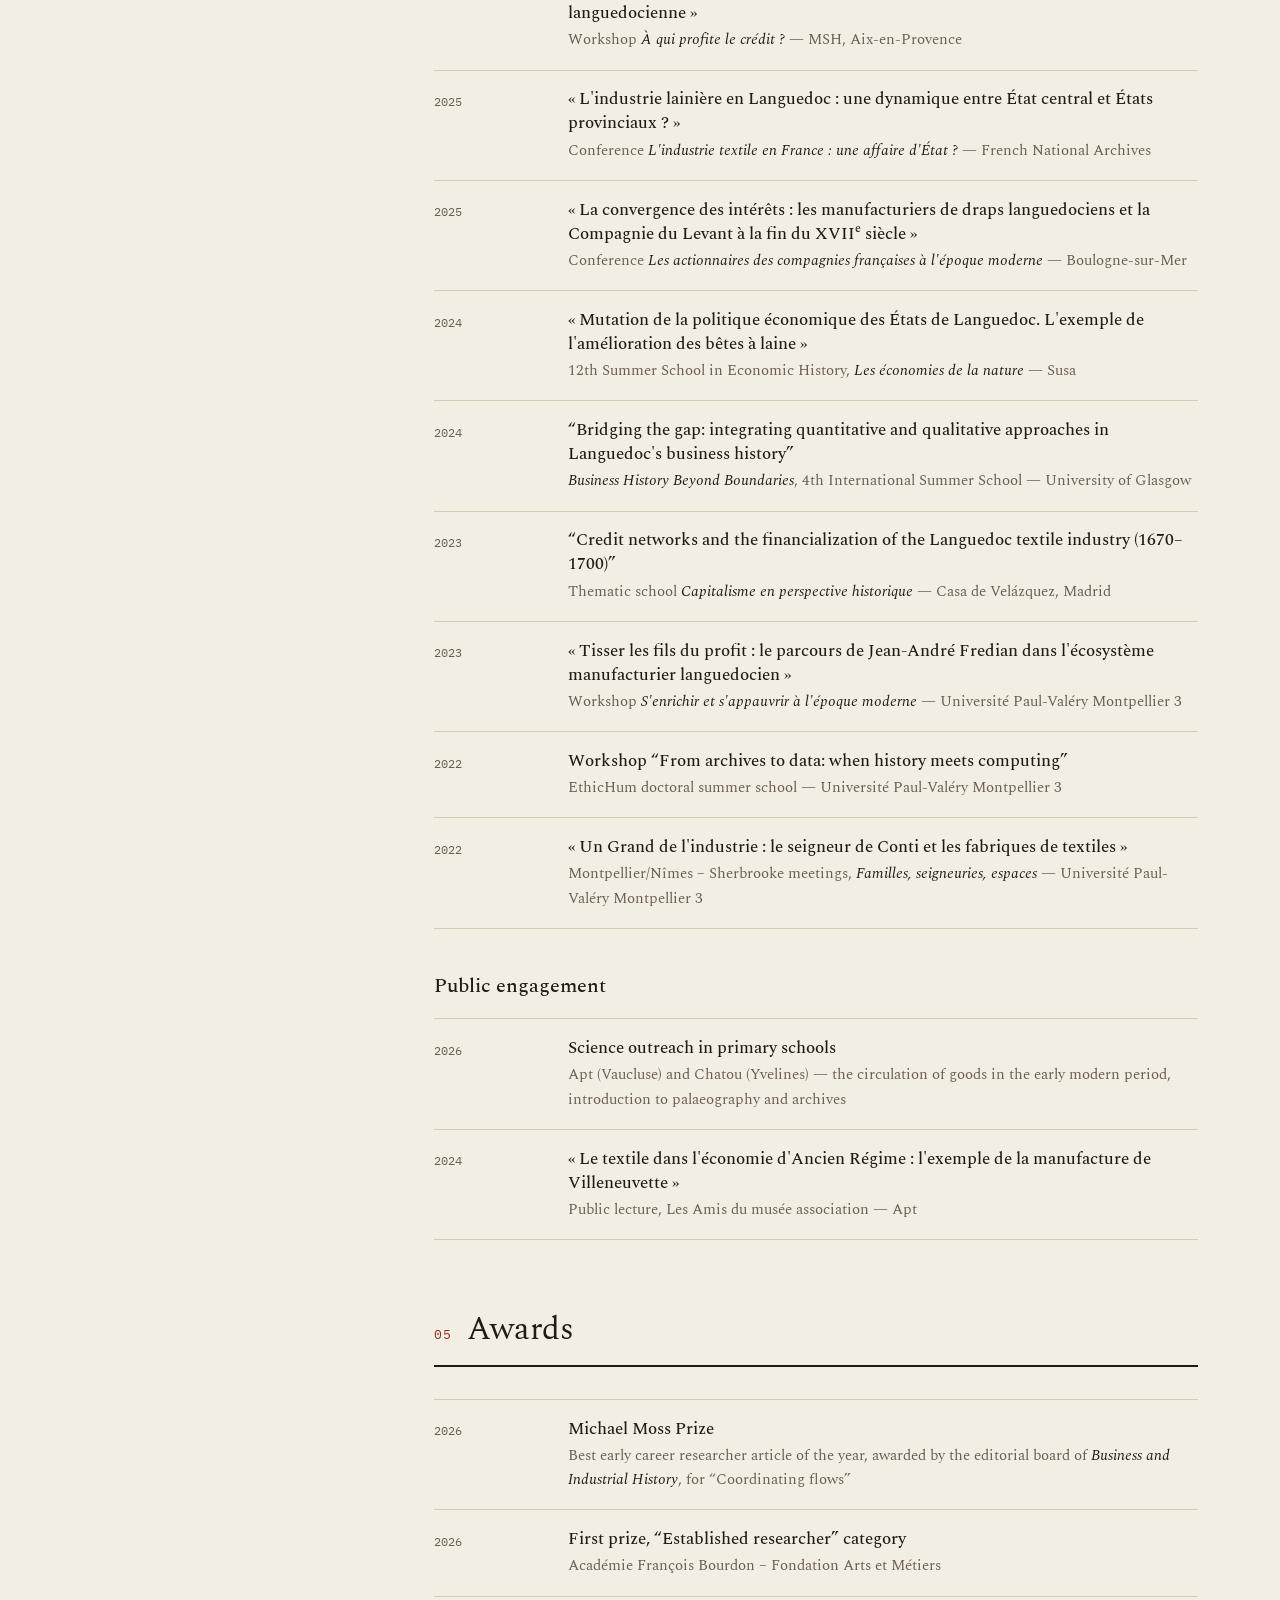
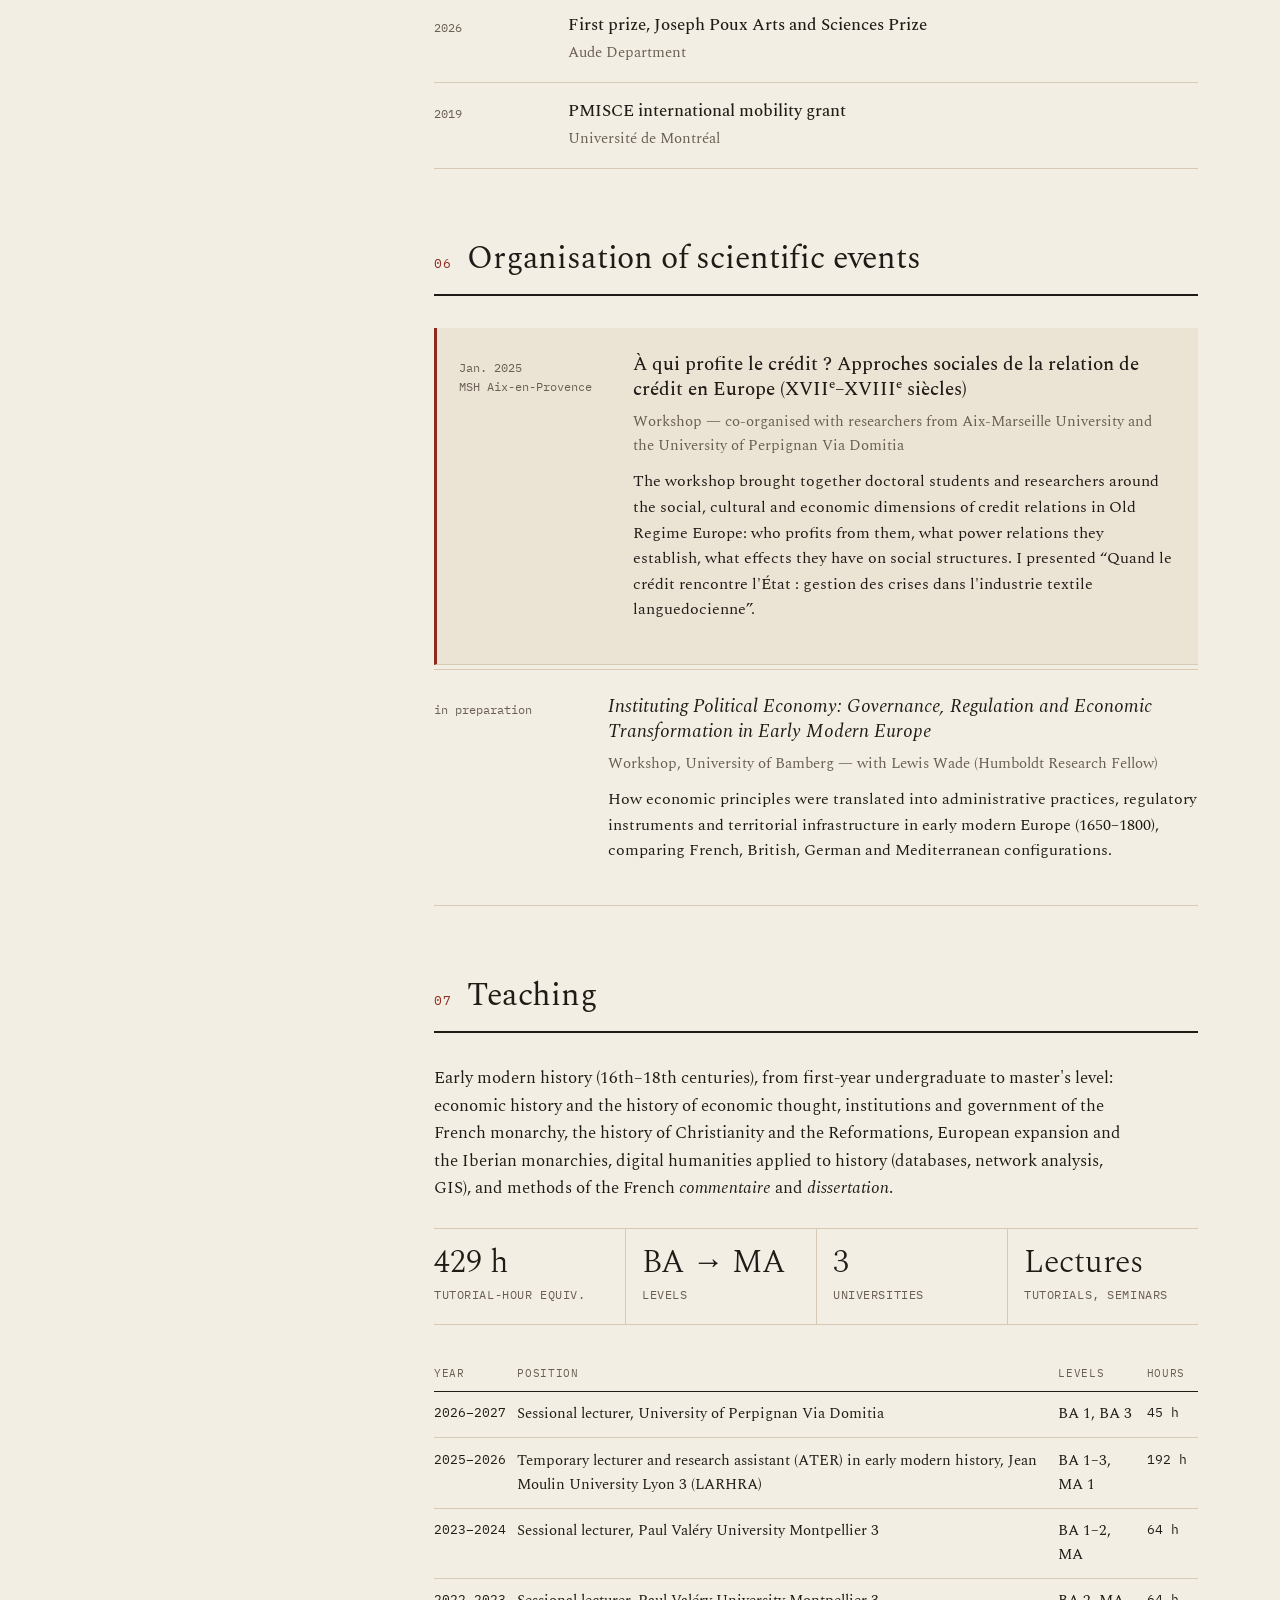
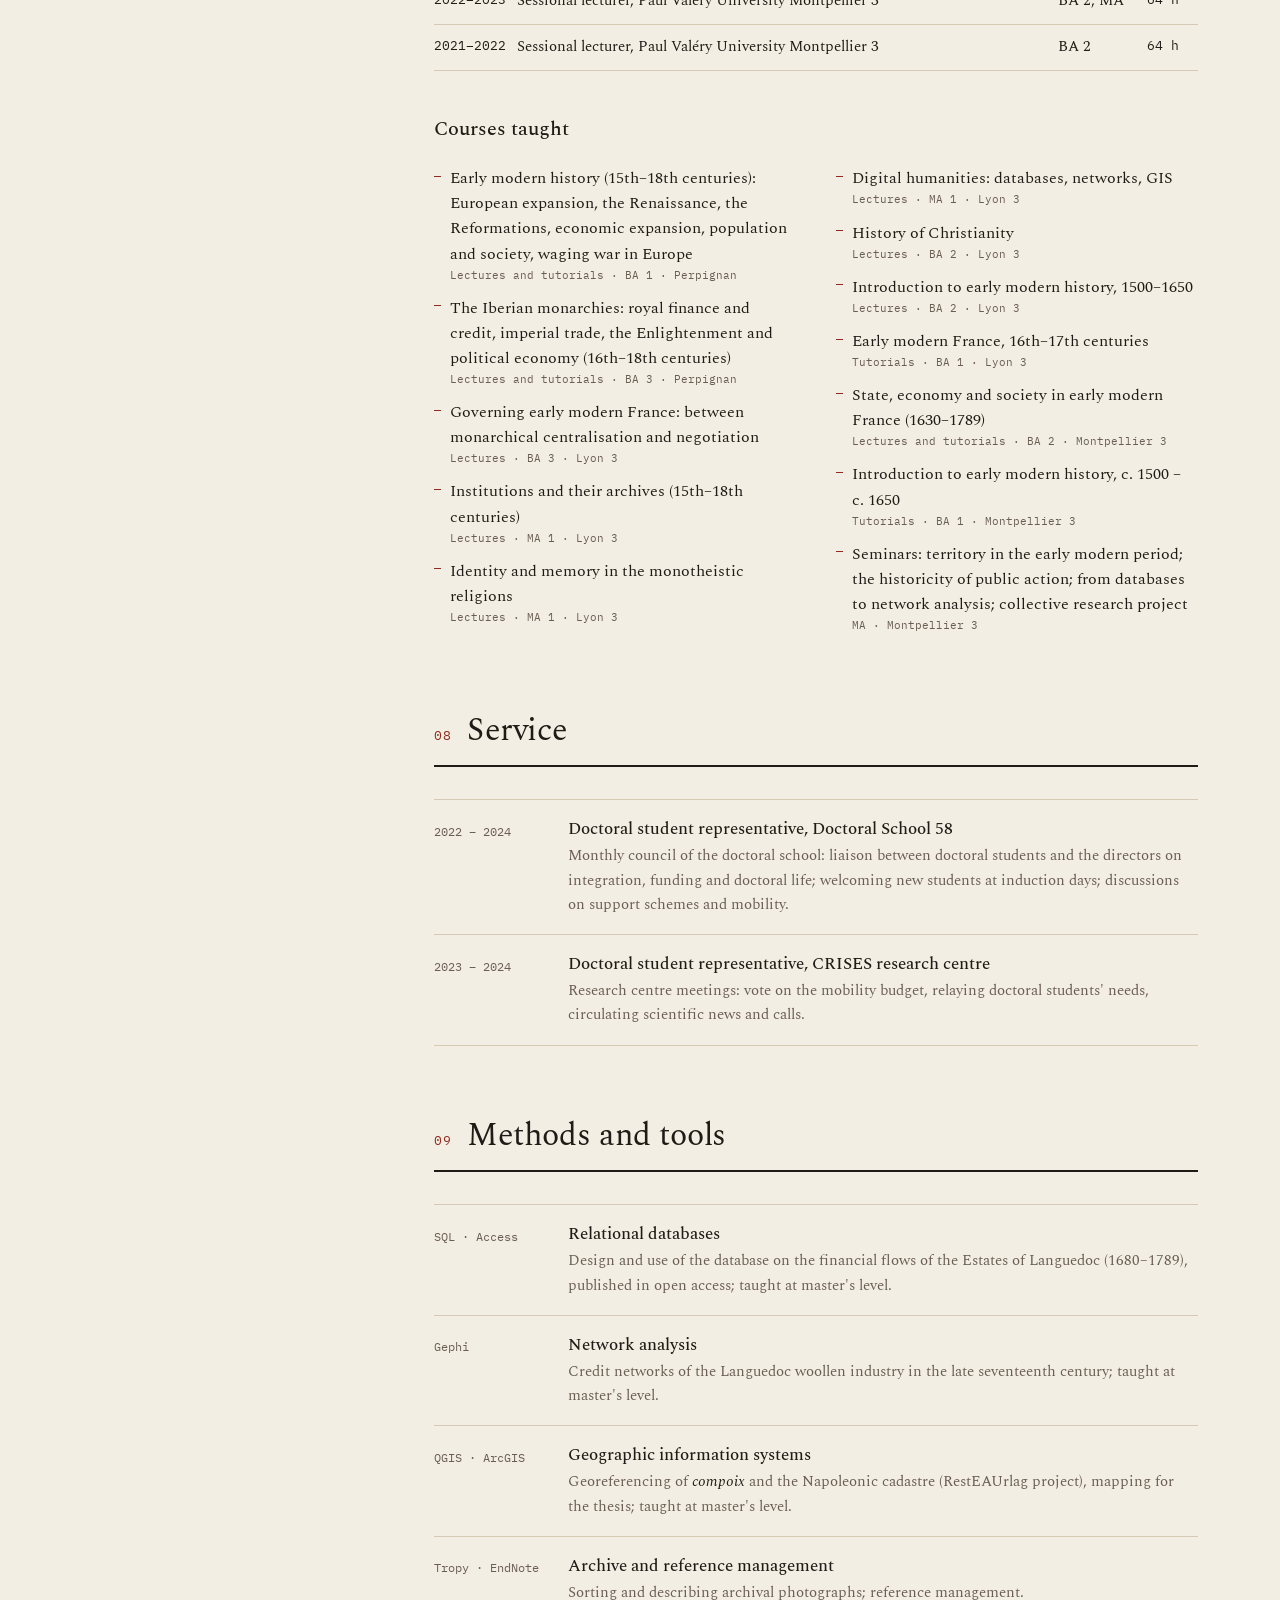
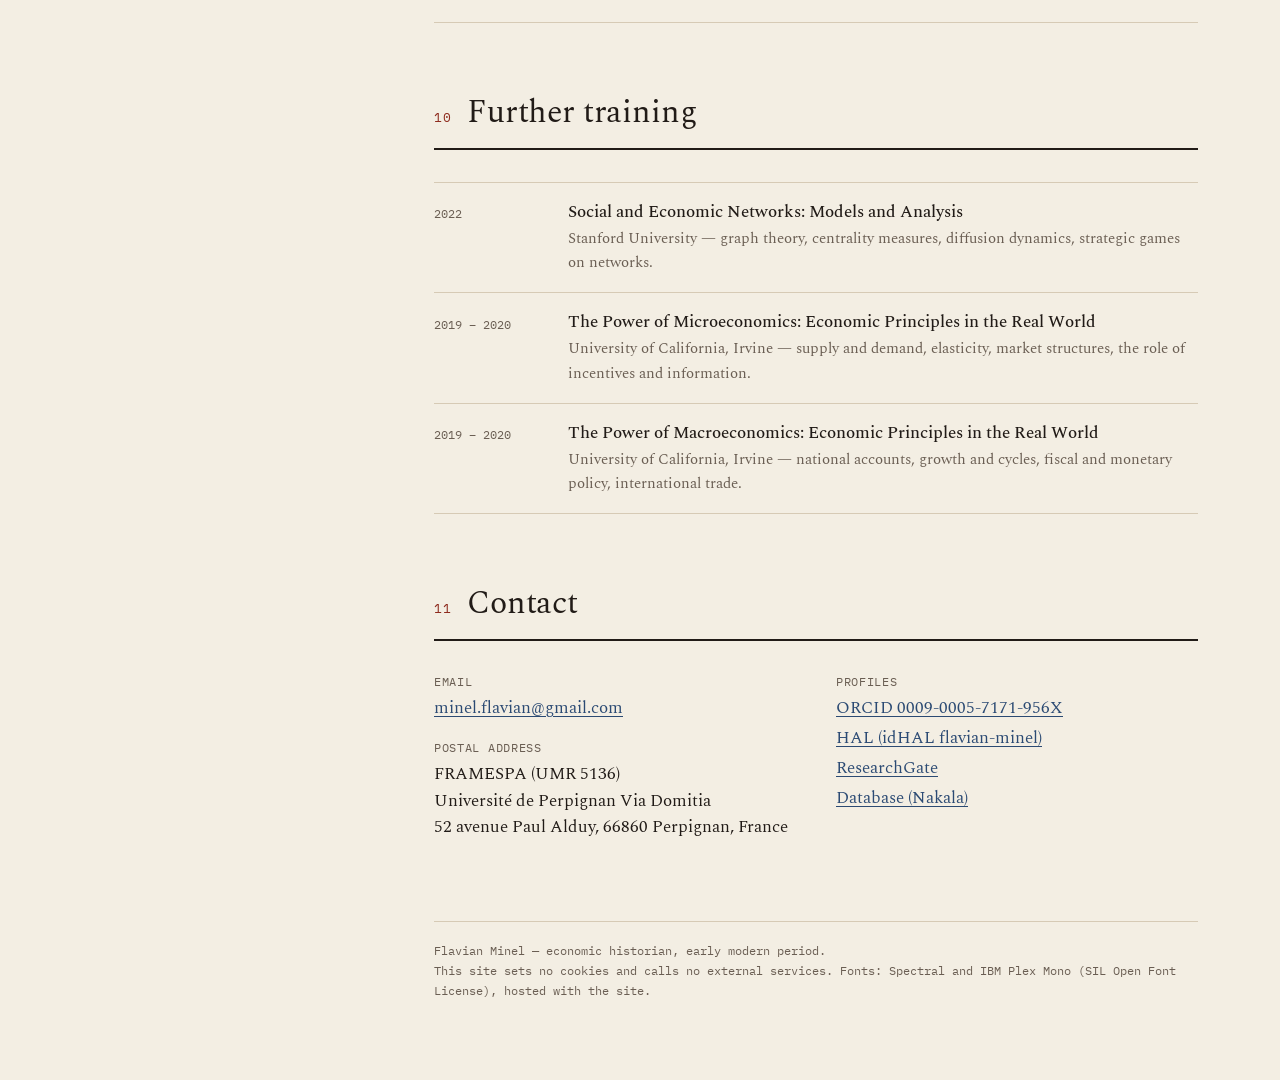
==== commit a99631c5: "Add files via upload" ====
--- a/en/index.html
+++ b/en/index.html
@@ -195,8 +195,8 @@
       <li>
         <div class="when">2026</div>
         <div>
-          <div class="t">« Les enjeux économiques de la faillite de Bize »</div>
-          <div class="m">in Romane Monnier and Ludovic Laloux (eds), <i>L'outil&nbsp;: du silex de la Préhistoire à l'Intelligence artificielle</i>, vol.&nbsp;1, Presses universitaires Rhin &amp; Danube</div>
+          <div class="t">« Les enjeux économiques de la faillite de la manufacture de Bize au XVIII<sup>e</sup> siècle »</div>
+          <div class="m">in Ludovic Laloux and Cécile Depardieu (eds), <i>L'outil&nbsp;: du silex de la Préhistoire à l'Intelligence artificielle</i>, Histoire d'entreprises, vol.&nbsp;1, “Patrimoines” series, Presses universitaires Rhin &amp; Danube, 2026. ISSN&nbsp;2825-7626</div>
           <details><summary>Abstract</summary><p>The 1732 bankruptcy of the Bize manufactory exposes the weaknesses of the Languedoc manufacturing system and the tensions between entrepreneurial initiative and provincial intervention.</p></details>
           <div class="links"><a href="https://www.researchgate.net/profile/Flavian-Minel">ResearchGate</a></div>
         </div>
